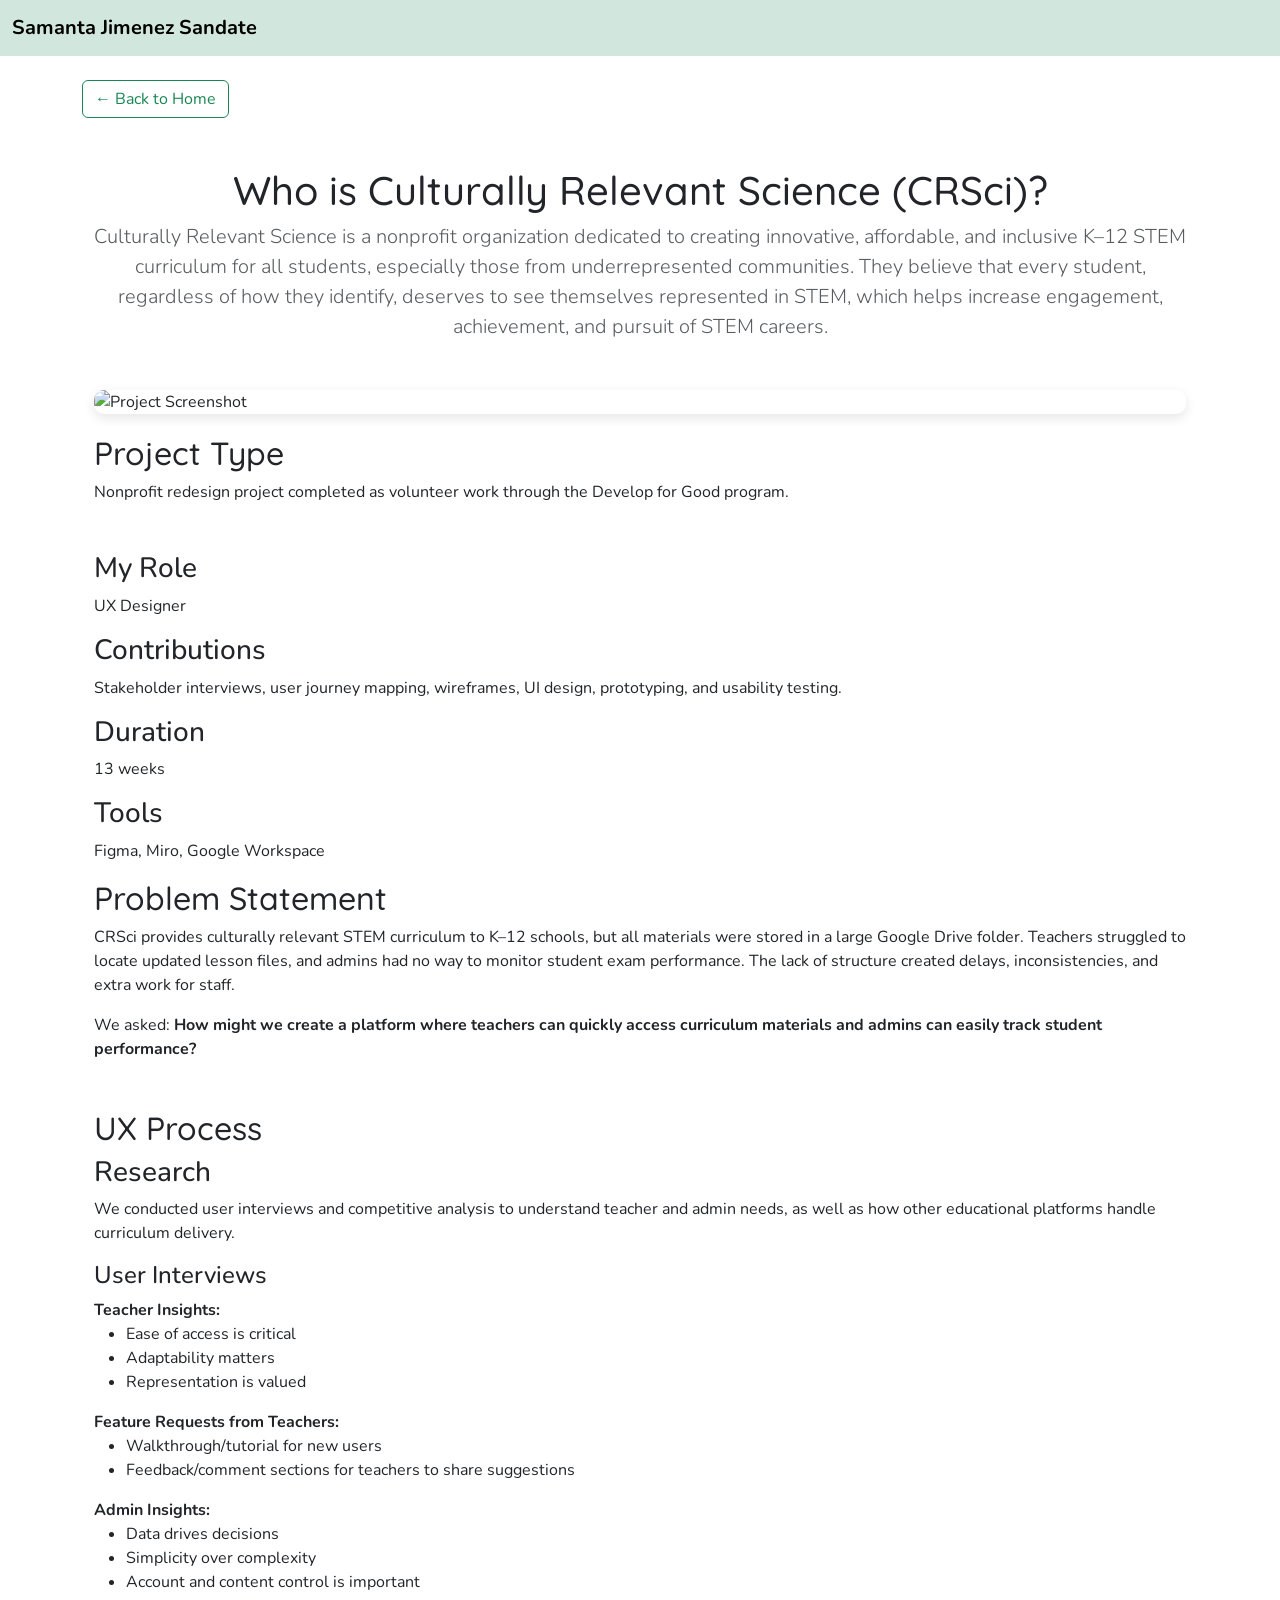
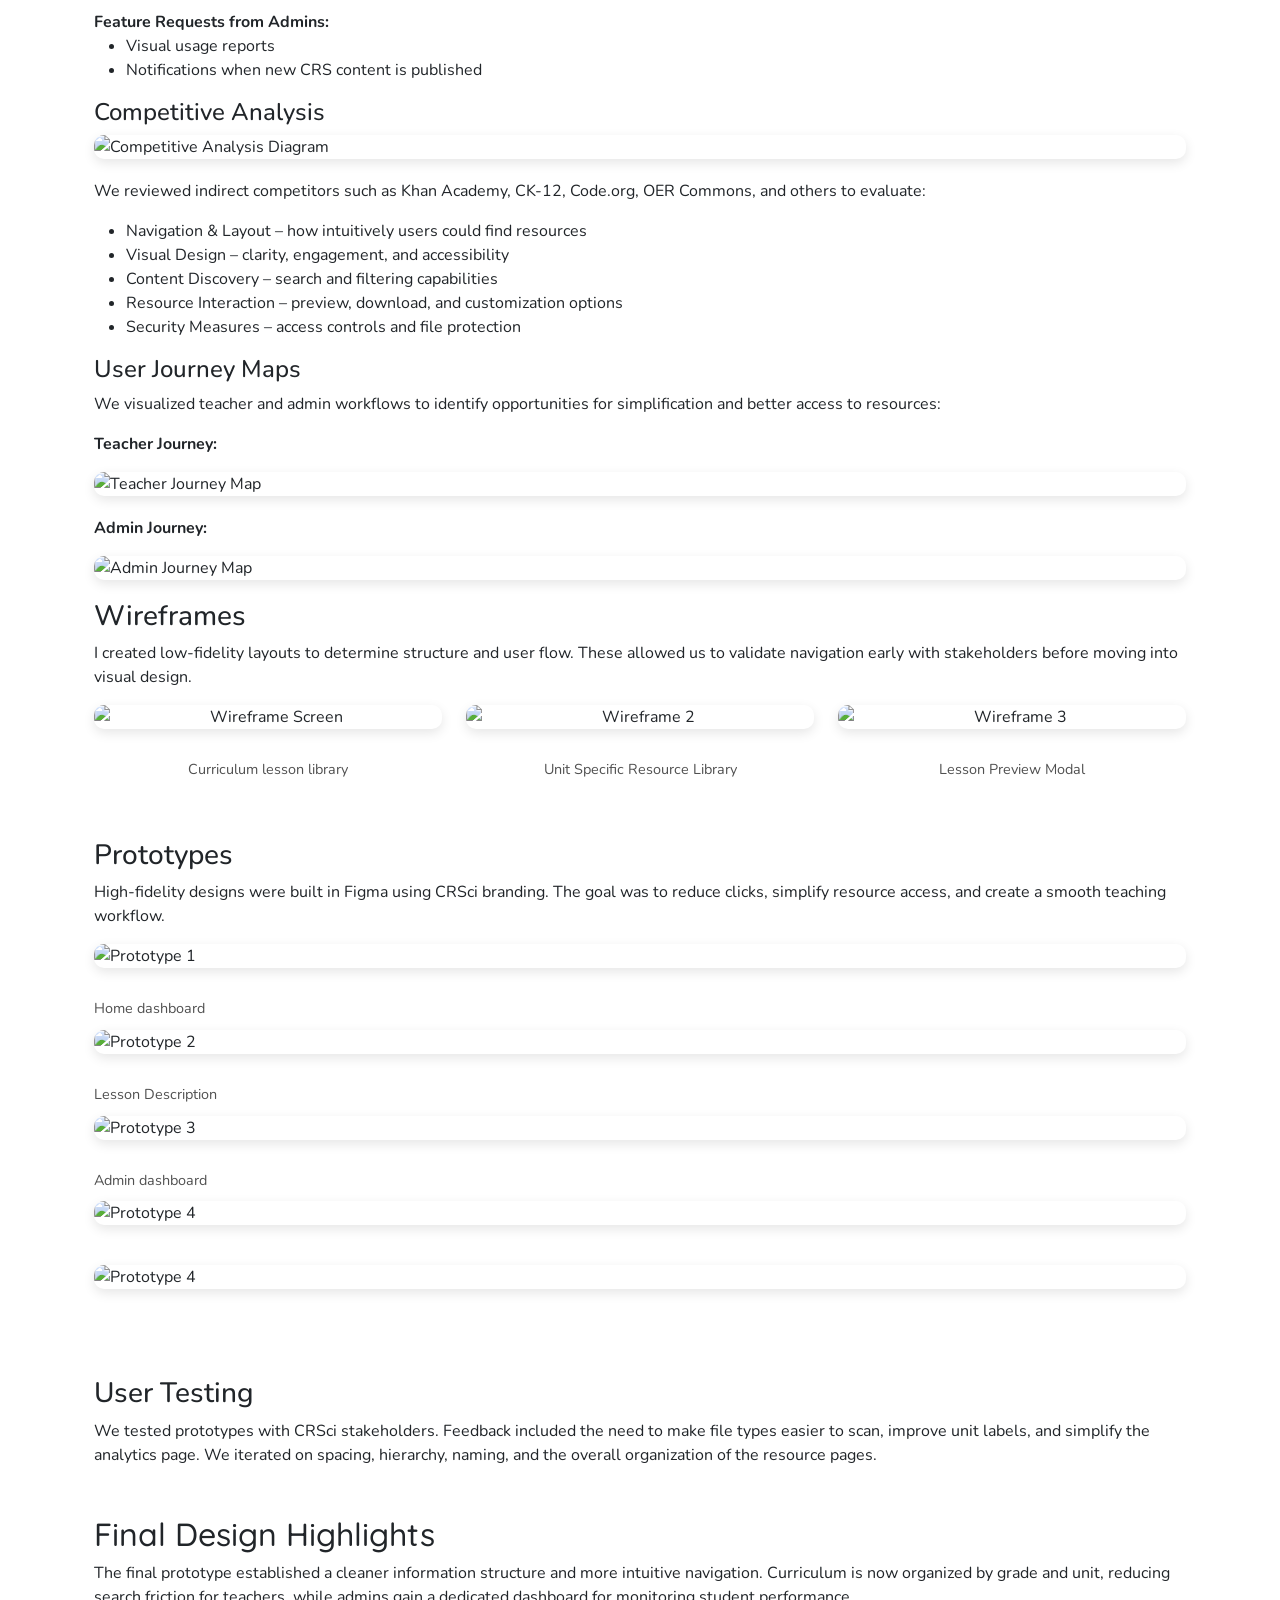
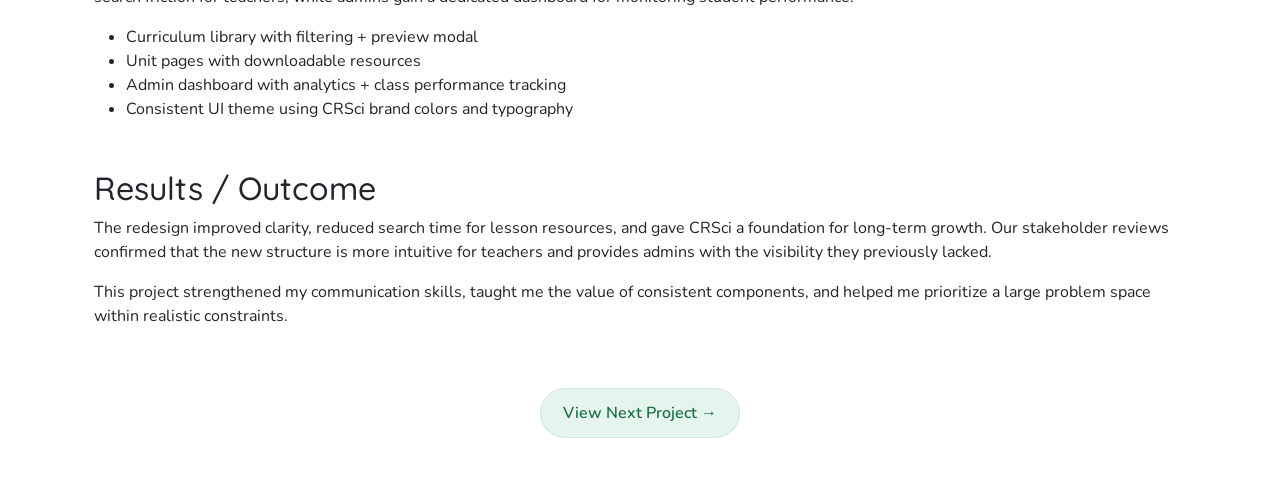
==== project1.html @ d8b39518 "Initial commit of portfolio site" ====
<!doctype html>
<html lang="en">
<head>
  <meta charset="utf-8">
  <meta name="viewport" content="width=device-width">
  <title>Website Redesign for A Digital Learning Hub | Samanta Jimenez Sandate</title>
  <link href="https://fonts.googleapis.com/css2?family=Nunito:wght@400;600&family=Quicksand:wght@600&display=swap" rel="stylesheet">
  <link rel="stylesheet" href="portfolio_style.css">
  <link href="https://cdn.jsdelivr.net/npm/bootstrap@5.3.3/dist/css/bootstrap.min.css" rel="stylesheet">
</head>

<body>
  
  <nav class="navbar navbar-expand-lg navbar-light bg-success-subtle">
    <div class="container-fluid">
      <a class="navbar-brand fw-bold" href="index.html">Samanta Jimenez Sandate</a>
    </div>
  </nav>

<!-- ========================= PROJECT NAVIGATION ========================= -->
 <div class="container mt-4">
      <a href="index.html" class="btn btn-outline-success">
        ← Back to Home
      </a>

  <main class="container my-5">

    <!-- ========================= HEADER ========================= -->
    <header class="text-center mb-5">
      <h1>Who is Culturally Relevant Science (CRSci)?</h1>
      <p class="lead text-muted">Culturally Relevant Science is a nonprofit organization dedicated to creating innovative, affordable, 
    and inclusive K–12 STEM curriculum for all students, especially those from underrepresented communities. 
    They believe that every student, regardless of how they identify, deserves to see themselves represented 
    in STEM, which helps increase engagement, achievement, and pursuit of STEM careers.
</p>
    </header>

    <!-- ========================= HERO IMAGE ========================= -->
    <!-- INSERT: main cover image or hero mockup -->
    <img src="https://static.wixstatic.com/media/8c5697_72417c344932466fa2e96bf26ddad16e~mv2.png/v1/fit/w_2500,h_1330,al_c/8c5697_72417c344932466fa2e96bf26ddad16e~mv2.png"
         alt="Project Screenshot"
         class="project-page-img">

    <!-- ========================= PROJECT DETAILS ========================= -->
    <section class="mb-5">
      <h2>Project Type</h2>
      <p>Nonprofit redesign project completed as volunteer work through the Develop for Good program.</p>
    </section>

    <section class="mb-3">
      <h3>My Role</h3>
      <p>UX Designer</p>

      <h3>Contributions</h3>
      <p>Stakeholder interviews, user journey mapping, wireframes, UI design, prototyping, and usability testing.</p>

      <h3>Duration</h3>
      <p>13 weeks</p>

      <h3>Tools</h3>
      <p>Figma, Miro, Google Workspace</p>
    </section>

    <!-- ========================= PROBLEM STATEMENT ========================= -->
    <section class="mb-5">
      <h2>Problem Statement</h2>
      <p>
        CRSci provides culturally relevant STEM curriculum to K–12 schools, but all materials were stored in a large
        Google Drive folder. Teachers struggled to locate updated lesson files, and admins had no way to monitor
        student exam performance. The lack of structure created delays, inconsistencies, and extra work for staff.
      </p>
      <p>
        We asked: <strong>How might we create a platform where teachers can quickly access curriculum materials and
        admins can easily track student performance?</strong>
      </p>
    </section>

    <!-- ========================= UX PROCESS ========================= -->
    <section class="mb-5">
      <h2>UX Process</h2>

      <!-- ========================= RESEARCH ========================= -->
      <section class="mb-3">
        <h3>Research</h3>
  <p>We conducted user interviews and competitive analysis to understand teacher and admin needs, as well as how other educational platforms handle curriculum delivery.</p>

  <h4>User Interviews</h4>
  <strong>Teacher Insights:</strong>
  <ul>
    <li>Ease of access is critical</li>
    <li>Adaptability matters</li>
    <li>Representation is valued</li>
  </ul>
  <strong>Feature Requests from Teachers:</strong>
  <ul>
    <li>Walkthrough/tutorial for new users</li>
    <li>Feedback/comment sections for teachers to share suggestions</li>
  </ul>

  <strong>Admin Insights:</strong>
  <ul>
    <li>Data drives decisions</li>
    <li>Simplicity over complexity</li>
    <li>Account and content control is important</li>
  </ul>
  <strong>Feature Requests from Admins:</strong>
  <ul>
    <li>Visual usage reports</li>
    <li>Notifications when new CRS content is published</li>
  </ul>

  <h4>Competitive Analysis</h4>
  <img src="https://i.ibb.co/PstQy2c1/Screenshot-2025-11-13-165447.png" alt="Competitive Analysis Diagram" class="project-page-img">
  <p>We reviewed indirect competitors such as Khan Academy, CK-12, Code.org, OER Commons, and others to evaluate:</p>
  <ul>
    <li>Navigation & Layout – how intuitively users could find resources</li>
    <li>Visual Design – clarity, engagement, and accessibility</li>
    <li>Content Discovery – search and filtering capabilities</li>
    <li>Resource Interaction – preview, download, and customization options</li>
    <li>Security Measures – access controls and file protection</li>
  </ul>

<h4>User Journey Maps</h4>
  <p>We visualized teacher and admin workflows to identify opportunities for simplification and better access to resources:</p>

  <p><strong>Teacher Journey:</strong></p>
  <img src="https://i.ibb.co/qLZCp0S2/teach-joruneeeyyyy.png" alt="Teacher Journey Map" class="project-page-img">
  
  <p><strong>Admin Journey:</strong></p>
  <img src="https://i.ibb.co/KzyjKMzV/teacher-joruney.png" alt="Admin Journey Map" class="project-page-img">

      </section>
<!-- ========================= WIREFRAMES ========================= -->
<section class="mb-5">
  <h3>Wireframes</h3>
  <p>
    I created low-fidelity layouts to determine structure and user flow. These allowed us to validate navigation
    early with stakeholders before moving into visual design.
  </p>

  <div class="row g-4 text-center">
    
    <div class="col-12 col-sm-6 col-lg-4">
      <img src="https://i.ibb.co/Y73xHS1T/Screenshot-2025-12-25-192912.png" alt="Wireframe Screen" class="project-page-img">
      <p class="caption">Curriculum lesson library</p>
    </div>

    <div class="col-12 col-sm-6 col-lg-4">
      <img src="https://i.ibb.co/219gDt2J/Screenshot-2025-12-25-194026.png" alt="Wireframe 2" class="project-page-img">
      <p class="caption">Unit Specific Resource Library</p>
    </div>

    <div class="col-12 col-sm-6 col-lg-4">
      <img src="https://i.ibb.co/kgbfxhrw/Screenshot-2025-12-25-194311.png" alt="Wireframe 3" class="project-page-img">
      <p class="caption">Lesson Preview Modal</p>
    </div>

  </div>
</section>

<!-- ========================= PROTOTYPES ========================= -->
<section class="mb-5">
  <h3>Prototypes</h3>
  <p>
    High-fidelity designs were built in Figma using CRSci branding. The goal was to reduce clicks, simplify resource
    access, and create a smooth teaching workflow.
  </p>

  <div class="full-screen-img">
    <img src="https://i.ibb.co/nMDsfRWM/prototype-1.png" alt="Prototype 1" class="project-page-img">
    <p class="caption">Home dashboard</p>
  </div>

  <div class="full-screen-img">
    <img src="https://i.ibb.co/svfrSdkh/proto5.png" alt="Prototype 2" class="project-page-img">
    <p class="caption">Lesson Description</p>
  </div>

  <div class="full-screen-img">
    <img src="https://i.ibb.co/JW6GWcdP/proto4.png" alt="Prototype 3" class="project-page-img">
    <p class="caption">Admin dashboard</p>
  </div>

  <div class="full-screen-img">
    <img src="https://i.ibb.co/ymCjFghM/proto3.png" alt="Prototype 4" class="project-page-img">
    <p class="caption"></p>

 <div class="full-screen-img">
    <img src="https://i.ibb.co/nMDsfRWM/prototype-1.png" alt="Prototype 4" class="project-page-img">
    <p class="caption"></p>

  </div>
</section>


      <!-- ========================= USER TESTING ========================= -->
      <div class="mb-3">
        <h3>User Testing</h3>
        <p>
          We tested prototypes with CRSci stakeholders. Feedback included the need to make file types easier to scan,
          improve unit labels, and simplify the analytics page. We iterated on spacing, hierarchy, naming, and the
          overall organization of the resource pages.
        </p>

        <!-- INSERT: usability testing notes, testing session screenshots (blur sensitive info) -->
        <!-- <img src="URL" alt="User Testing" class="project-page-img"> -->
      </div>
    </section>

    <!-- ========================= FINAL DESIGN ========================= -->
    <section class="mb-5">
  <h2>Final Design Highlights</h2>
  <p>
    The final prototype established a cleaner information structure and more intuitive navigation. Curriculum 
    is now organized by grade and unit, reducing search friction for teachers, while admins gain a dedicated 
    dashboard for monitoring student performance.
  </p>

  <ul>
    <li>Curriculum library with filtering + preview modal</li>
    <li>Unit pages with downloadable resources</li>
    <li>Admin dashboard with analytics + class performance tracking</li>
    <li>Consistent UI theme using CRSci brand colors and typography</li>
  </ul>
</section>


    <!-- ========================= OUTCOME ========================= -->
    <section class="mb-5">
      <h2>Results / Outcome</h2>
      <p>
        The redesign improved clarity, reduced search time for lesson resources, and gave CRSci a foundation for
        long-term growth. Our stakeholder reviews confirmed that the new structure is more intuitive for teachers and
        provides admins with the visibility they previously lacked.
      </p>
      <p>
        This project strengthened my communication skills, taught me the value of consistent components, and helped me
        prioritize a large problem space within realistic constraints.
      </p>

      <!-- INSERT: outcome stats, feedback quotes, impact summary graphic -->
      <!-- <img src="URL" alt="Outcome Metrics" class="project-page-img"> -->
    </section>

<!-- ========================= NEXT PROJECT BUTTON ========================= -->
<div class="next-project-wrapper">
  <a href="project2.html" class="next-project-btn">
    View Next Project →
  </a>
</div>


  </main>
</body>
</html>
---- portfolio_style.css ----
/* General styling */
body {
  font-family: 'Nunito', sans-serif;
  background-color: #f9faf8;
  color: #333;
  margin: 0;
}

/* Headings */
h1, h2 {
  color: #1d3a29;
  font-family: 'Quicksand', sans-serif;
}

h1 {
  font-size: 2.8rem;
}


/* --------------------------------- */
/* HOME SECTION                      */
/* --------------------------------- */
#home {
  margin-top: 80px;
}

.profile-img {
  width: 220px;
  height: 220px;
  object-fit: cover;
  border-radius: 50%;
  border: 4px solid darkseagreen;
}

/* --------------------------------- */
/* SKILLS SECTION                    */
/* --------------------------------- */
#skills {
  background-color: #f0f5f1;
  padding: 60px 0;
}

.badge {
  font-size: 1rem;
  padding: 10px 15px;
}

.icon-container {
  position: relative;
  display: inline-block;
}

.icon-container img {
  transition: transform 0.3s ease;
}

.icon-container:hover img {
  transform: scale(1.1);
}

.hover-text {
  position: absolute;
  bottom: -30px;
  left: 50%;
  transform: translateX(-50%);
  background-color: rgba(0, 0, 0, 0.75);
  color: #fff;
  padding: 3px 8px;
  border-radius: 6px;
  font-size: 12px;
  opacity: 0;
  transition: opacity 0.3s;
  pointer-events: none;
  white-space: nowrap;
}

.icon-container:hover .hover-text {
  opacity: 1;
}

.badge {
  font-size: 1rem;
  padding: 10px 15px;
}

/* --------------------------------- */
/* RESUME SECTION                    */
/* --------------------------------- */
#resume img {
  max-width: 70%;
  height: auto;
  border: 2px solid rgb(248, 163, 241);
}

.btn-success {
  background-color: darkseagreen;
  border: none;
}

.btn-success:hover {
  background-color: darkgreen;
}

/* --------------------------------- */
/* PROJECTS SECTION                  */
/* --------------------------------- */
#projects {
  background-color: #f9faf8;
  padding: 60px 0;
}

.project-card {
  transition: transform 0.3s ease, box-shadow 0.3s ease;
}

.project-card:hover {
  transform: scale(1.05);
  box-shadow: 0 4px 12px #99dfbe;
}

.project-card img {
  height:200px;
  object-fit:cover;
}

.card {
  display: flex;
  flex-direction:column;
  height:100%;
}

.card-body {
  flex-grow: 1;
  padding:20px;
}

/* ========================= */
/* NEXT PROJECT BUTTON       */
/* ========================= */

.next-project-wrapper {
  text-align: center;
  margin: 60px 0 20px;
}

.next-project-btn {
  background-color: #e6f4ee;
  color: #1f6f4a;
  border: 1px solid #cfe7dc;
  font-weight: 600;
  padding: 12px 22px;
  border-radius: 999px;
  text-decoration: none;
  display: inline-block;
  transition: all 0.25s ease;
}

.next-project-btn:hover {
  background-color: #d9efe5;
  color: #145c38;
  transform: translateY(-2px);
}

/* ========================= */
/* PROJECT PAGE NAV BUTTONS  */
/* ========================= */

.project-nav {
  margin: 60px 0 20px;
}

.project-nav-row {
  display: flex;
  justify-content: space-between;
  gap: 16px;
  flex-wrap: wrap;
}

.project-nav-row a {
  flex: 1;
  text-align: center;
  min-width: 220px;
}


/* --------------------------------- */
/* CONTACT FORM                      */
/* --------------------------------- */
#contact form {
  background-color: #f0f5f1;
  padding: 30px;
  border-radius: 10px;
}

#contact button {
  background-color: darkseagreen;
  border: none;
}

#contact button:hover {
  background-color: darkgreen;
}

/* --------------------------------- */
/* FOOTER                            */
/* --------------------------------- */
footer {
  background-color: darkseagreen;
  color: black;
}

footer a {
  color: black;
  font-weight: 600;
  text-decoration: underline;
}

footer a:hover {
  color: darkgreen;
}

footer .icon-container {
  display: inline-block;
  margin: 0 10px;
}

body {
  font-family: 'Nunito', sans-serif !important;
}

/* Project walkthrough images */
.project-page-img {
  max-width: 100%;   /* Makes sure it never exceeds container width */
  height: auto;      /* Keeps aspect ratio */
  display: block;    /* Removes any inline spacing issues */
  margin: 0 auto 20px auto; /* Centers the image and adds space below */
  border-radius: 10px; /* Optional: rounded corners for style */
  box-shadow: 0 4px 12px rgba(0,0,0,0.1); /* Optional: subtle shadow */
}

/* Portfolio Card Aesthetic — Behance style */
.portfolio-card {
  background: #fff;
  border-radius: 12px;
  padding: 15px;
  box-shadow: 0 4px 12px rgba(0,0,0,0.08);
  transition: transform 0.25s;
}

.portfolio-card:hover {
  transform: translateY(-4px);
}

.project-img {
  width: 100%;
  border-radius: 10px;
  cursor: zoom-in;
  transition: 0.2s;
}

.caption {
  font-size: 0.85rem;
  color: #6c757d;
  margin-top: 8px;
}

/* Lightbox / Zoom modal */
#imgModal {
  display: none;
  position: fixed;
  z-index: 2000;
  padding-top: 60px;
  left: 0; top: 0;
  width: 100%; height: 100%;
  background: rgba(0,0,0,0.85);
}

#modalContent {
  margin: auto;
  display: block;
  max-width: 90%;
  border-radius: 10px;
}

#imgModal span {
  position: absolute;
  top: 20px;
  right: 40px;
  font-size: 35px;
  color: #fff;
  cursor: pointer;
}

/* Make wireframe + prototype images fill the card fully */
.portfolio-card {
  padding: 0; /* Removes inner padding so image touches edges */
  border-radius: 12px;
  overflow: hidden; /* Prevents image from spilling outside */
  background: #fff;
}

.project-img {
  width: 100%;
  height: 250px;   /* Controls uniform height */
  object-fit: cover; /* Crops to fill the box visually */
  display: block;
}

/* Caption sits below nicely */
.caption {
  padding: 10px 0;
  margin: 0;
  font-size: 0.9rem;
  color: #505050;
  background: #fff;
}

/* Optional hover effect – more premium feel */
.portfolio-card:hover .project-img {
  transform: scale(1.03);
  transition: 0.3s ease;
}

.back-link {
  display: inline-block;
  font-size: 0.95rem;
  font-weight: 500;
  color: #131e19; /* soft Bootstrap success green */
  text-decoration: none;
  padding: 8px 0;
  transition: color 0.2s ease, transform 0.2s ease;
}

.back-link:hover {
  color: #145c38;
  transform: translateX(-3px); /* subtle motion */
  text-decoration: none;
}

/* Soft green button */
.soft-green-btn {
  background-color: #e6f4ee;   /* very soft green */
  color: #1f6f4a;              /* muted green text */
  border: 1px solid #cfe7dc;
  font-weight: 500;
  padding: 10px 10px;
  border-radius: 999px;        /* pill shape */
  transition: background-color 0.2s ease, transform 0.2s ease;
}

.soft-green-btn:hover {
  background-color: #d9efe5;
  color: #5dc18f;
  transform: translateY(-1px);
}

.footer-social {
  display: flex;
  justify-content: center;
  align-items: center;
  padding: 24px 0;
}

.linkedin-link {
  display: flex;
  align-items: center;
  gap: 12px;
  text-decoration: none;
  transition: transform 0.15s ease, opacity 0.15s ease;
}

.linkedin-link:hover {
  transform: translateY(-2px);
  opacity: 0.85;
}

.linkedin-text {
  font-size: 0.95rem;
}
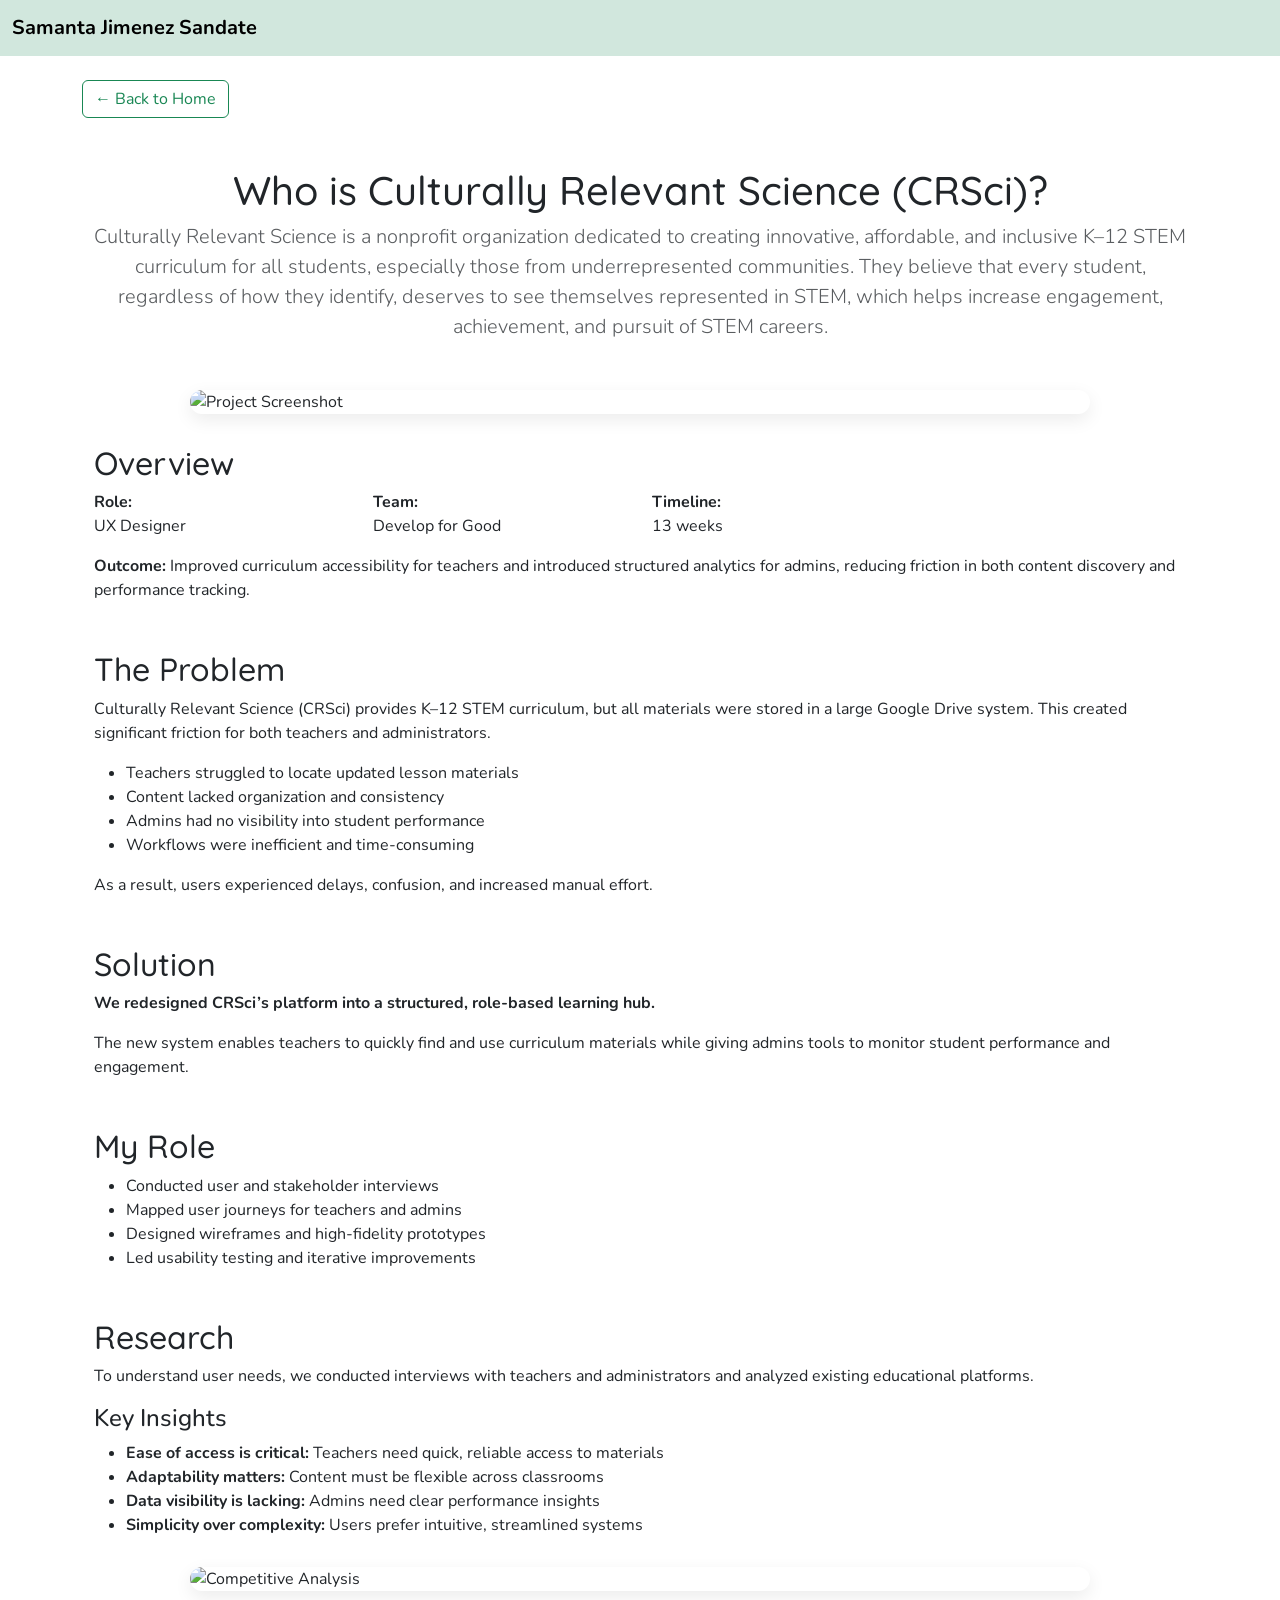
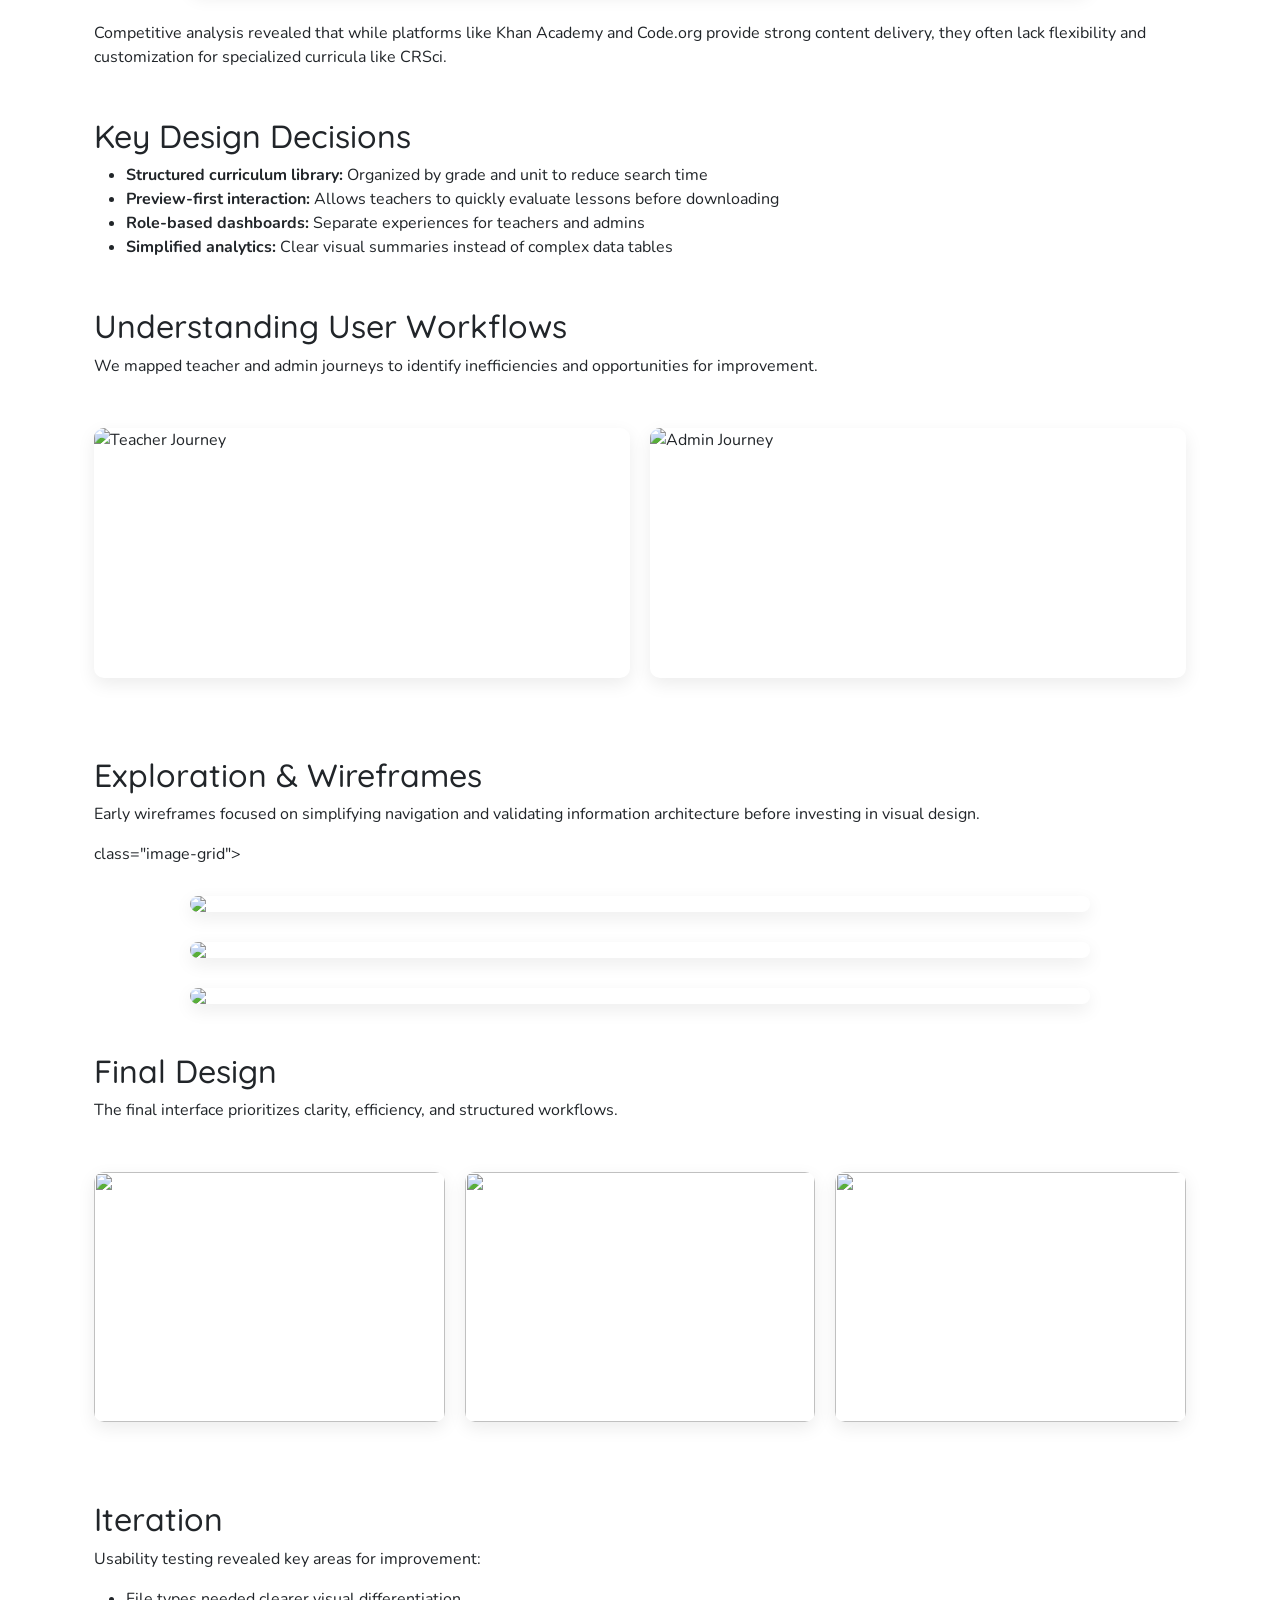
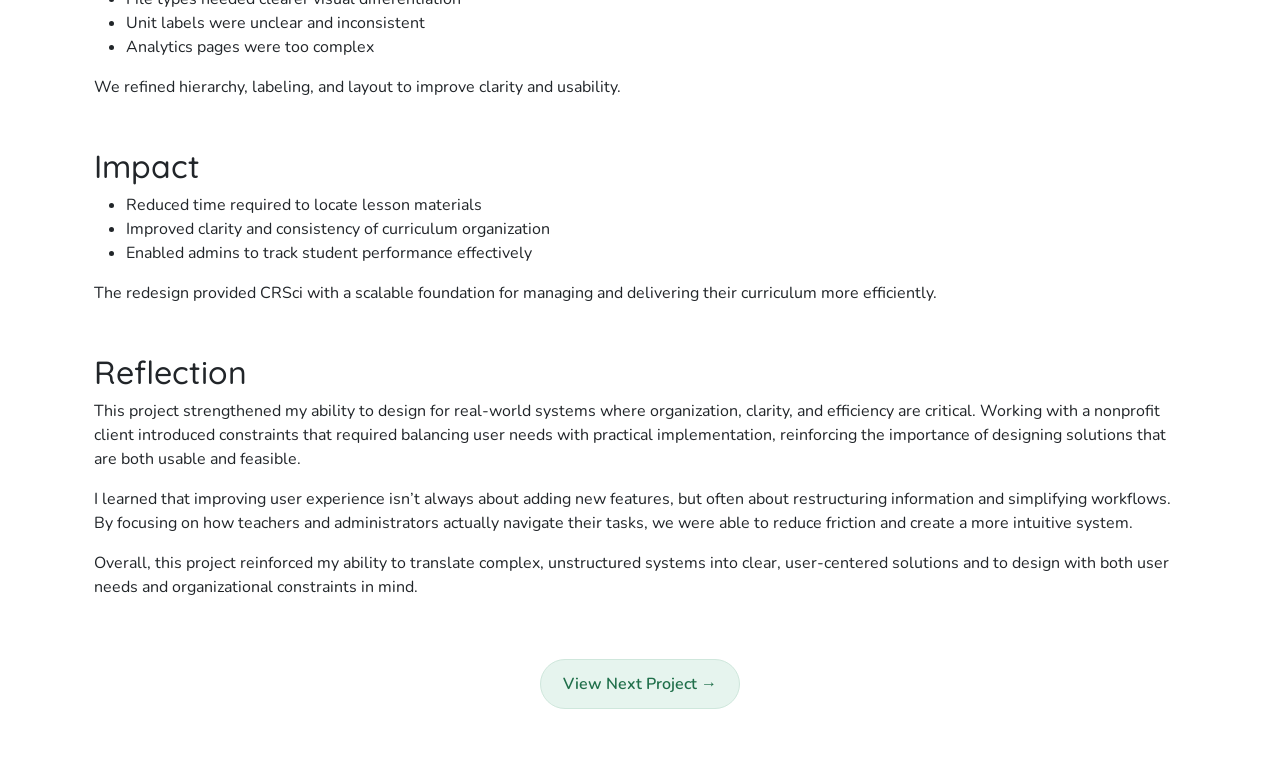
==== commit 3a032640: "yes" ====
--- a/project1.html
+++ b/project1.html
@@ -41,206 +41,220 @@
          alt="Project Screenshot"
          class="project-page-img">
 
-    <!-- ========================= PROJECT DETAILS ========================= -->
-    <section class="mb-5">
-      <h2>Project Type</h2>
-      <p>Nonprofit redesign project completed as volunteer work through the Develop for Good program.</p>
-    </section>
-
-    <section class="mb-3">
-      <h3>My Role</h3>
-      <p>UX Designer</p>
-
-      <h3>Contributions</h3>
-      <p>Stakeholder interviews, user journey mapping, wireframes, UI design, prototyping, and usability testing.</p>
-
-      <h3>Duration</h3>
-      <p>13 weeks</p>
-
-      <h3>Tools</h3>
-      <p>Figma, Miro, Google Workspace</p>
-    </section>
-
-    <!-- ========================= PROBLEM STATEMENT ========================= -->
-    <section class="mb-5">
-      <h2>Problem Statement</h2>
-      <p>
-        CRSci provides culturally relevant STEM curriculum to K–12 schools, but all materials were stored in a large
-        Google Drive folder. Teachers struggled to locate updated lesson files, and admins had no way to monitor
-        student exam performance. The lack of structure created delays, inconsistencies, and extra work for staff.
-      </p>
-      <p>
-        We asked: <strong>How might we create a platform where teachers can quickly access curriculum materials and
-        admins can easily track student performance?</strong>
-      </p>
-    </section>
-
-    <!-- ========================= UX PROCESS ========================= -->
-    <section class="mb-5">
-      <h2>UX Process</h2>
-
-      <!-- ========================= RESEARCH ========================= -->
-      <section class="mb-3">
-        <h3>Research</h3>
-  <p>We conducted user interviews and competitive analysis to understand teacher and admin needs, as well as how other educational platforms handle curriculum delivery.</p>
-
-  <h4>User Interviews</h4>
-  <strong>Teacher Insights:</strong>
-  <ul>
-    <li>Ease of access is critical</li>
-    <li>Adaptability matters</li>
-    <li>Representation is valued</li>
-  </ul>
-  <strong>Feature Requests from Teachers:</strong>
-  <ul>
-    <li>Walkthrough/tutorial for new users</li>
-    <li>Feedback/comment sections for teachers to share suggestions</li>
-  </ul>
-
-  <strong>Admin Insights:</strong>
-  <ul>
-    <li>Data drives decisions</li>
-    <li>Simplicity over complexity</li>
-    <li>Account and content control is important</li>
-  </ul>
-  <strong>Feature Requests from Admins:</strong>
-  <ul>
-    <li>Visual usage reports</li>
-    <li>Notifications when new CRS content is published</li>
-  </ul>
-
-  <h4>Competitive Analysis</h4>
-  <img src="https://i.ibb.co/PstQy2c1/Screenshot-2025-11-13-165447.png" alt="Competitive Analysis Diagram" class="project-page-img">
-  <p>We reviewed indirect competitors such as Khan Academy, CK-12, Code.org, OER Commons, and others to evaluate:</p>
-  <ul>
-    <li>Navigation & Layout – how intuitively users could find resources</li>
-    <li>Visual Design – clarity, engagement, and accessibility</li>
-    <li>Content Discovery – search and filtering capabilities</li>
-    <li>Resource Interaction – preview, download, and customization options</li>
-    <li>Security Measures – access controls and file protection</li>
-  </ul>
-
-<h4>User Journey Maps</h4>
-  <p>We visualized teacher and admin workflows to identify opportunities for simplification and better access to resources:</p>
-
-  <p><strong>Teacher Journey:</strong></p>
-  <img src="https://i.ibb.co/qLZCp0S2/teach-joruneeeyyyy.png" alt="Teacher Journey Map" class="project-page-img">
-  
-  <p><strong>Admin Journey:</strong></p>
-  <img src="https://i.ibb.co/KzyjKMzV/teacher-joruney.png" alt="Admin Journey Map" class="project-page-img">
-
-      </section>
+    <!-- ========================= OVERVIEW ========================= -->
+<section class="mb-5">
+  <h2>Overview</h2>
+  <div class="row">
+    <div class="col-md-3"><strong>Role:</strong><br>UX Designer</div>
+    <div class="col-md-3"><strong>Team:</strong><br>Develop for Good</div>
+    <div class="col-md-3"><strong>Timeline:</strong><br>13 weeks</div>
+  </div>
+
+  <p class="mt-3">
+    <strong>Outcome:</strong> Improved curriculum accessibility for teachers and introduced 
+    structured analytics for admins, reducing friction in both content discovery and performance tracking.
+  </p>
+</section>
+
+
+<!-- ========================= PROBLEM ========================= -->
+<section class="mb-5">
+  <h2>The Problem</h2>
+
+  <p>
+    Culturally Relevant Science (CRSci) provides K–12 STEM curriculum, but all materials were stored 
+    in a large Google Drive system. This created significant friction for both teachers and administrators.
+  </p>
+
+  <ul>
+    <li>Teachers struggled to locate updated lesson materials</li>
+    <li>Content lacked organization and consistency</li>
+    <li>Admins had no visibility into student performance</li>
+    <li>Workflows were inefficient and time-consuming</li>
+  </ul>
+
+  <p>
+    As a result, users experienced delays, confusion, and increased manual effort.
+  </p>
+</section>
+
+
+<!-- ========================= SOLUTION ========================= -->
+<section class="mb-5">
+  <h2>Solution</h2>
+
+  <p><strong>We redesigned CRSci’s platform into a structured, role-based learning hub.</strong></p>
+
+  <p>
+    The new system enables teachers to quickly find and use curriculum materials while giving admins 
+    tools to monitor student performance and engagement.
+  </p>
+</section>
+
+
+<!-- ========================= MY ROLE ========================= -->
+<section class="mb-5">
+  <h2>My Role</h2>
+  <ul>
+    <li>Conducted user and stakeholder interviews</li>
+    <li>Mapped user journeys for teachers and admins</li>
+    <li>Designed wireframes and high-fidelity prototypes</li>
+    <li>Led usability testing and iterative improvements</li>
+  </ul>
+</section>
+
+
+<!-- ========================= RESEARCH ========================= -->
+<section class="mb-5">
+  <h2>Research</h2>
+
+  <p>
+    To understand user needs, we conducted interviews with teachers and administrators 
+    and analyzed existing educational platforms.
+  </p>
+
+  <h4>Key Insights</h4>
+  <ul>
+    <li><strong>Ease of access is critical:</strong> Teachers need quick, reliable access to materials</li>
+    <li><strong>Adaptability matters:</strong> Content must be flexible across classrooms</li>
+    <li><strong>Data visibility is lacking:</strong> Admins need clear performance insights</li>
+    <li><strong>Simplicity over complexity:</strong> Users prefer intuitive, streamlined systems</li>
+  </ul>
+
+  <img src="https://i.ibb.co/PstQy2c1/Screenshot-2025-11-13-165447.png"
+       alt="Competitive Analysis"
+       class="project-page-img">
+
+  <p>
+    Competitive analysis revealed that while platforms like Khan Academy and Code.org 
+    provide strong content delivery, they often lack flexibility and customization 
+    for specialized curricula like CRSci.
+  </p>
+</section>
+
+
+<!-- ========================= DESIGN DECISIONS ========================= -->
+<section class="mb-5">
+  <h2>Key Design Decisions</h2>
+
+  <ul>
+    <li><strong>Structured curriculum library:</strong> Organized by grade and unit to reduce search time</li>
+    <li><strong>Preview-first interaction:</strong> Allows teachers to quickly evaluate lessons before downloading</li>
+    <li><strong>Role-based dashboards:</strong> Separate experiences for teachers and admins</li>
+    <li><strong>Simplified analytics:</strong> Clear visual summaries instead of complex data tables</li>
+  </ul>
+</section>
+
+
+<!-- ========================= USER JOURNEYS ========================= -->
+<section class="mb-5">
+  <h2>Understanding User Workflows</h2>
+
+  <p>
+    We mapped teacher and admin journeys to identify inefficiencies and opportunities for improvement.
+  </p>
+
+  <div class="image-grid">
+
+  <img src="https://i.ibb.co/qLZCp0S2/teach-joruneeeyyyy.png"
+       alt="Teacher Journey"
+       class="project-page-img">
+
+  <img src="https://i.ibb.co/KzyjKMzV/teacher-joruney.png"
+       alt="Admin Journey"
+       class="project-page-img">
+  </div>
+</section>
+
+
 <!-- ========================= WIREFRAMES ========================= -->
 <section class="mb-5">
-  <h3>Wireframes</h3>
-  <p>
-    I created low-fidelity layouts to determine structure and user flow. These allowed us to validate navigation
-    early with stakeholders before moving into visual design.
-  </p>
-
-  <div class="row g-4 text-center">
-    
-    <div class="col-12 col-sm-6 col-lg-4">
-      <img src="https://i.ibb.co/Y73xHS1T/Screenshot-2025-12-25-192912.png" alt="Wireframe Screen" class="project-page-img">
-      <p class="caption">Curriculum lesson library</p>
-    </div>
-
-    <div class="col-12 col-sm-6 col-lg-4">
-      <img src="https://i.ibb.co/219gDt2J/Screenshot-2025-12-25-194026.png" alt="Wireframe 2" class="project-page-img">
-      <p class="caption">Unit Specific Resource Library</p>
-    </div>
-
-    <div class="col-12 col-sm-6 col-lg-4">
-      <img src="https://i.ibb.co/kgbfxhrw/Screenshot-2025-12-25-194311.png" alt="Wireframe 3" class="project-page-img">
-      <p class="caption">Lesson Preview Modal</p>
-    </div>
-
-  </div>
-</section>
-
-<!-- ========================= PROTOTYPES ========================= -->
-<section class="mb-5">
-  <h3>Prototypes</h3>
-  <p>
-    High-fidelity designs were built in Figma using CRSci branding. The goal was to reduce clicks, simplify resource
-    access, and create a smooth teaching workflow.
-  </p>
-
-  <div class="full-screen-img">
-    <img src="https://i.ibb.co/nMDsfRWM/prototype-1.png" alt="Prototype 1" class="project-page-img">
-    <p class="caption">Home dashboard</p>
-  </div>
-
-  <div class="full-screen-img">
-    <img src="https://i.ibb.co/svfrSdkh/proto5.png" alt="Prototype 2" class="project-page-img">
-    <p class="caption">Lesson Description</p>
-  </div>
-
-  <div class="full-screen-img">
-    <img src="https://i.ibb.co/JW6GWcdP/proto4.png" alt="Prototype 3" class="project-page-img">
-    <p class="caption">Admin dashboard</p>
-  </div>
-
-  <div class="full-screen-img">
-    <img src="https://i.ibb.co/ymCjFghM/proto3.png" alt="Prototype 4" class="project-page-img">
-    <p class="caption"></p>
-
- <div class="full-screen-img">
-    <img src="https://i.ibb.co/nMDsfRWM/prototype-1.png" alt="Prototype 4" class="project-page-img">
-    <p class="caption"></p>
-
-  </div>
-</section>
-
-
-      <!-- ========================= USER TESTING ========================= -->
-      <div class="mb-3">
-        <h3>User Testing</h3>
-        <p>
-          We tested prototypes with CRSci stakeholders. Feedback included the need to make file types easier to scan,
-          improve unit labels, and simplify the analytics page. We iterated on spacing, hierarchy, naming, and the
-          overall organization of the resource pages.
-        </p>
-
-        <!-- INSERT: usability testing notes, testing session screenshots (blur sensitive info) -->
-        <!-- <img src="URL" alt="User Testing" class="project-page-img"> -->
-      </div>
-    </section>
-
-    <!-- ========================= FINAL DESIGN ========================= -->
-    <section class="mb-5">
-  <h2>Final Design Highlights</h2>
-  <p>
-    The final prototype established a cleaner information structure and more intuitive navigation. Curriculum 
-    is now organized by grade and unit, reducing search friction for teachers, while admins gain a dedicated 
-    dashboard for monitoring student performance.
-  </p>
-
-  <ul>
-    <li>Curriculum library with filtering + preview modal</li>
-    <li>Unit pages with downloadable resources</li>
-    <li>Admin dashboard with analytics + class performance tracking</li>
-    <li>Consistent UI theme using CRSci brand colors and typography</li>
-  </ul>
-</section>
-
-
-    <!-- ========================= OUTCOME ========================= -->
-    <section class="mb-5">
-      <h2>Results / Outcome</h2>
-      <p>
-        The redesign improved clarity, reduced search time for lesson resources, and gave CRSci a foundation for
-        long-term growth. Our stakeholder reviews confirmed that the new structure is more intuitive for teachers and
-        provides admins with the visibility they previously lacked.
-      </p>
-      <p>
-        This project strengthened my communication skills, taught me the value of consistent components, and helped me
-        prioritize a large problem space within realistic constraints.
-      </p>
-
-      <!-- INSERT: outcome stats, feedback quotes, impact summary graphic -->
-      <!-- <img src="URL" alt="Outcome Metrics" class="project-page-img"> -->
-    </section>
+  <h2>Exploration & Wireframes</h2>
+
+  <p>
+    Early wireframes focused on simplifying navigation and validating information architecture 
+    before investing in visual design.
+  </p>
+<div> class="image-grid">
+  <img src="https://i.ibb.co/Y73xHS1T/Screenshot-2025-12-25-192912.png" class="project-page-img">
+  <img src="https://i.ibb.co/219gDt2J/Screenshot-2025-12-25-194026.png" class="project-page-img">
+  <img src="https://i.ibb.co/kgbfxhrw/Screenshot-2025-12-25-194311.png" class="project-page-img">
+  </div>
+</section>
+
+
+<!-- ========================= PROTOTYPE ========================= -->
+<section class="mb-5">
+  <h2>Final Design</h2>
+
+  <p>
+    The final interface prioritizes clarity, efficiency, and structured workflows.
+  </p>
+<div class="image-grid">
+  <img src="https://i.ibb.co/nMDsfRWM/prototype-1.png" class="project-page-img">
+  <img src="https://i.ibb.co/svfrSdkh/proto5.png" class="project-page-img">
+  <img src="https://i.ibb.co/JW6GWcdP/proto4.png" class="project-page-img">
+  </div>
+</section>
+
+
+<!-- ========================= ITERATION ========================= -->
+<section class="mb-5">
+  <h2>Iteration</h2>
+
+  <p>
+    Usability testing revealed key areas for improvement:
+  </p>
+
+  <ul>
+    <li>File types needed clearer visual differentiation</li>
+    <li>Unit labels were unclear and inconsistent</li>
+    <li>Analytics pages were too complex</li>
+  </ul>
+
+  <p>
+    We refined hierarchy, labeling, and layout to improve clarity and usability.
+  </p>
+</section>
+
+
+<!-- ========================= OUTCOME ========================= -->
+<section class="mb-5">
+  <h2>Impact</h2>
+
+  <ul>
+    <li>Reduced time required to locate lesson materials</li>
+    <li>Improved clarity and consistency of curriculum organization</li>
+    <li>Enabled admins to track student performance effectively</li>
+  </ul>
+
+  <p>
+    The redesign provided CRSci with a scalable foundation for managing and delivering 
+    their curriculum more efficiently.
+  </p>
+</section>
+
+<!-- ========================= REFLECTION ========================= -->
+<section class="mb-5">
+  <h2>Reflection</h2>
+
+  <p>
+    This project strengthened my ability to design for real-world systems where organization, clarity, and efficiency are critical. 
+    Working with a nonprofit client introduced constraints that required balancing user needs with practical implementation, 
+    reinforcing the importance of designing solutions that are both usable and feasible.
+  </p>
+
+  <p>
+    I learned that improving user experience isn’t always about adding new features, but often about restructuring information 
+    and simplifying workflows. By focusing on how teachers and administrators actually navigate their tasks, we were able to 
+    reduce friction and create a more intuitive system.
+  </p>
+
+  <p>
+    Overall, this project reinforced my ability to translate complex, unstructured systems into clear, user-centered solutions 
+    and to design with both user needs and organizational constraints in mind.
+  </p>
+</section>
 
 <!-- ========================= NEXT PROJECT BUTTON ========================= -->
 <div class="next-project-wrapper">
--- a/portfolio_style.css
+++ b/portfolio_style.css
@@ -230,12 +230,13 @@
 
 /* Project walkthrough images */
 .project-page-img {
-  max-width: 100%;   /* Makes sure it never exceeds container width */
-  height: auto;      /* Keeps aspect ratio */
-  display: block;    /* Removes any inline spacing issues */
-  margin: 0 auto 20px auto; /* Centers the image and adds space below */
-  border-radius: 10px; /* Optional: rounded corners for style */
-  box-shadow: 0 4px 12px rgba(0,0,0,0.1); /* Optional: subtle shadow */
+  width: 100%;
+  max-width: 900px;      /* prevents HUGE images */
+  height: auto;
+  display: block;
+  margin: 30px auto;     /* more breathing room */
+  border-radius: 12px;
+  box-shadow: 0 6px 18px rgba(0,0,0,0.08);
 }
 
 /* Portfolio Card Aesthetic — Behance style */
@@ -377,3 +378,17 @@
 .linkedin-text {
   font-size: 0.95rem;
 }
+
+.image-grid {
+  display: grid;
+  grid-template-columns: repeat(auto-fit, minmax(280px, 1fr));
+  gap: 20px;
+  margin-top: 20px;
+}
+
+.image-grid img {
+  width: 100%;
+  height: 250px;        /* consistent height */
+  object-fit: cover;    /* crops nicely */
+  border-radius: 10px;
+}
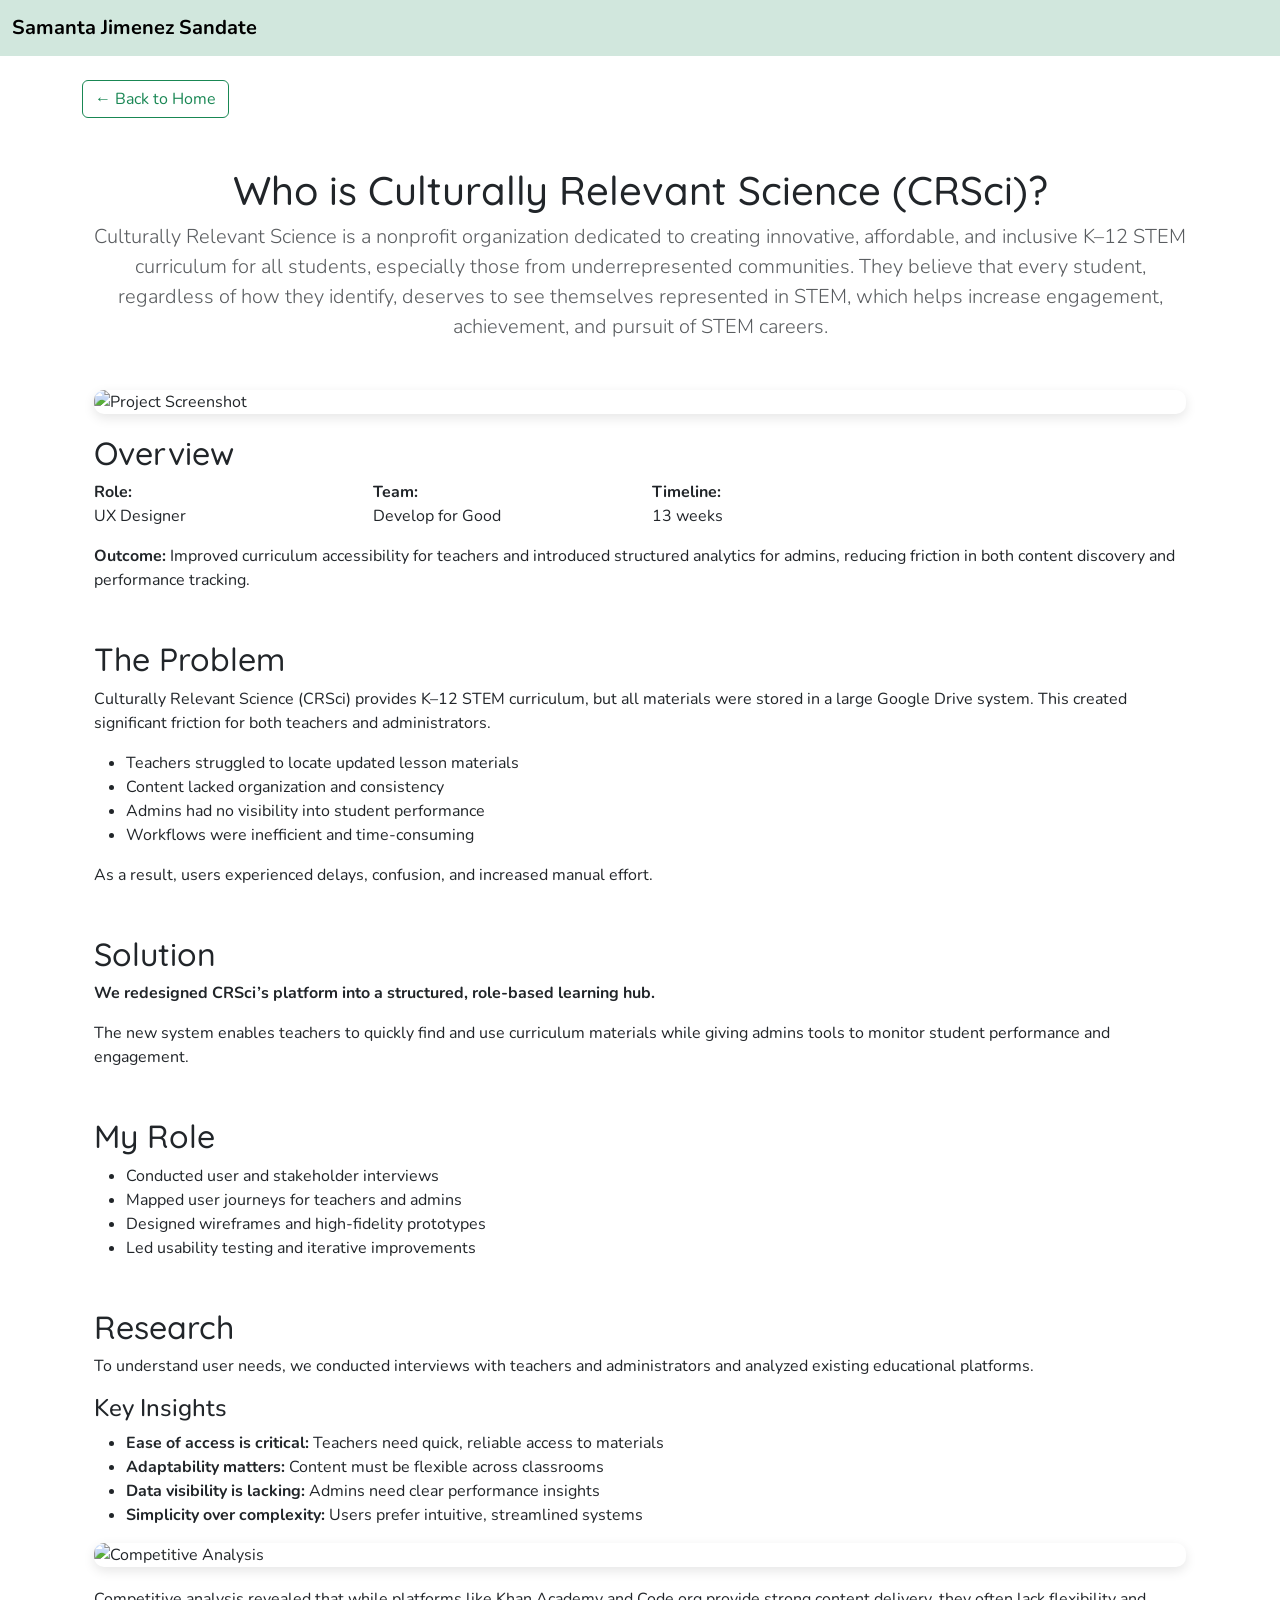
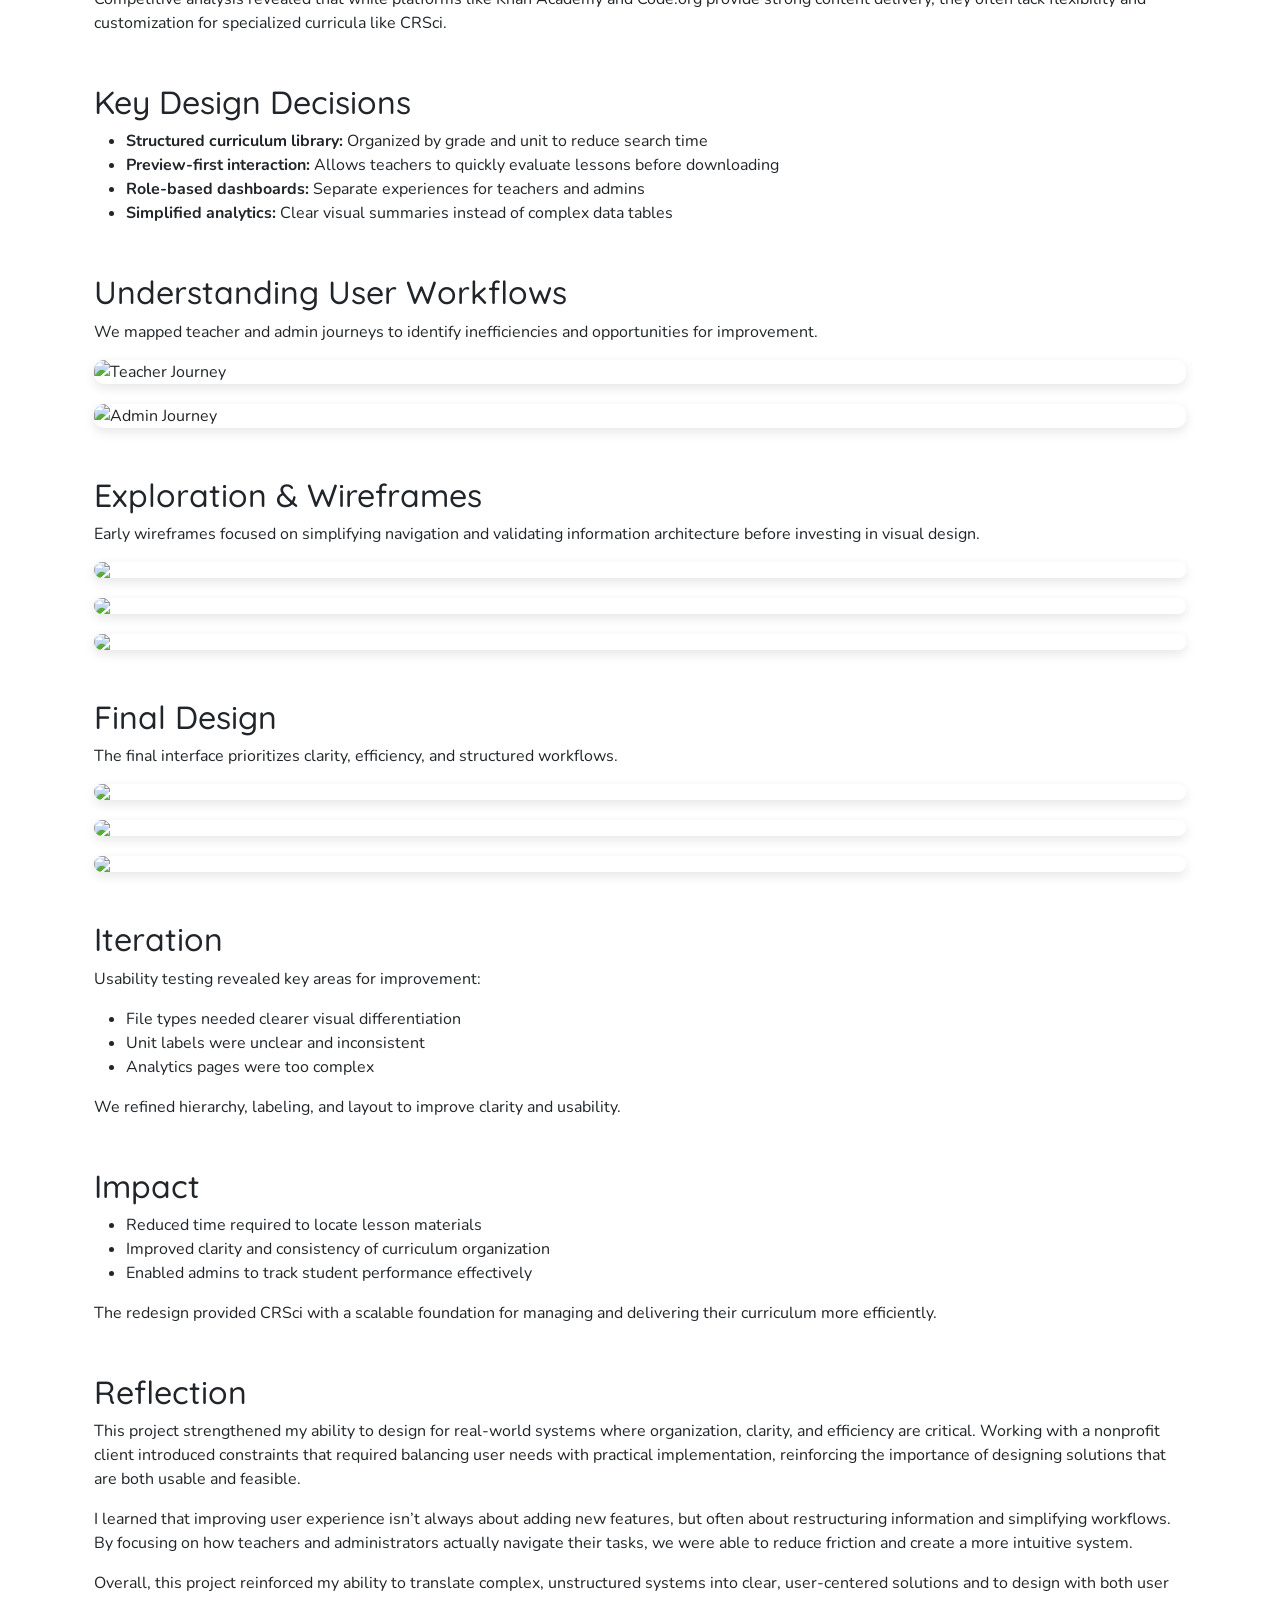
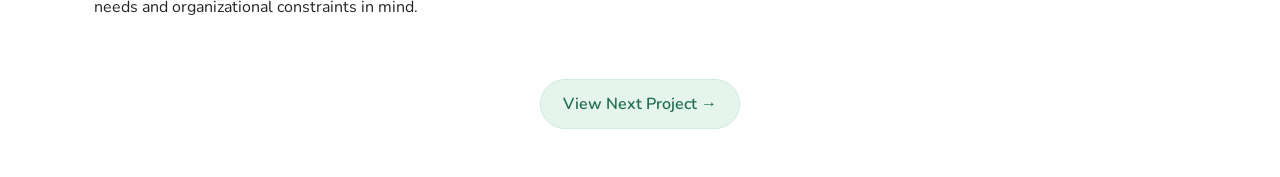
==== commit 53c81b97: "yes" ====
--- a/project1.html
+++ b/project1.html
@@ -154,8 +154,6 @@
     We mapped teacher and admin journeys to identify inefficiencies and opportunities for improvement.
   </p>
 
-  <div class="image-grid">
-
   <img src="https://i.ibb.co/qLZCp0S2/teach-joruneeeyyyy.png"
        alt="Teacher Journey"
        class="project-page-img">
@@ -163,7 +161,6 @@
   <img src="https://i.ibb.co/KzyjKMzV/teacher-joruney.png"
        alt="Admin Journey"
        class="project-page-img">
-  </div>
 </section>
 
 
@@ -175,11 +172,10 @@
     Early wireframes focused on simplifying navigation and validating information architecture 
     before investing in visual design.
   </p>
-<div> class="image-grid">
+
   <img src="https://i.ibb.co/Y73xHS1T/Screenshot-2025-12-25-192912.png" class="project-page-img">
   <img src="https://i.ibb.co/219gDt2J/Screenshot-2025-12-25-194026.png" class="project-page-img">
   <img src="https://i.ibb.co/kgbfxhrw/Screenshot-2025-12-25-194311.png" class="project-page-img">
-  </div>
 </section>
 
 
@@ -190,11 +186,10 @@
   <p>
     The final interface prioritizes clarity, efficiency, and structured workflows.
   </p>
-<div class="image-grid">
+
   <img src="https://i.ibb.co/nMDsfRWM/prototype-1.png" class="project-page-img">
   <img src="https://i.ibb.co/svfrSdkh/proto5.png" class="project-page-img">
   <img src="https://i.ibb.co/JW6GWcdP/proto4.png" class="project-page-img">
-  </div>
 </section>
 
 
--- a/portfolio_style.css
+++ b/portfolio_style.css
@@ -230,13 +230,12 @@
 
 /* Project walkthrough images */
 .project-page-img {
-  width: 100%;
-  max-width: 900px;      /* prevents HUGE images */
-  height: auto;
-  display: block;
-  margin: 30px auto;     /* more breathing room */
-  border-radius: 12px;
-  box-shadow: 0 6px 18px rgba(0,0,0,0.08);
+  max-width: 100%;   /* Makes sure it never exceeds container width */
+  height: auto;      /* Keeps aspect ratio */
+  display: block;    /* Removes any inline spacing issues */
+  margin: 0 auto 20px auto; /* Centers the image and adds space below */
+  border-radius: 10px; /* Optional: rounded corners for style */
+  box-shadow: 0 4px 12px rgba(0,0,0,0.1); /* Optional: subtle shadow */
 }
 
 /* Portfolio Card Aesthetic — Behance style */
@@ -378,17 +377,3 @@
 .linkedin-text {
   font-size: 0.95rem;
 }
-
-.image-grid {
-  display: grid;
-  grid-template-columns: repeat(auto-fit, minmax(280px, 1fr));
-  gap: 20px;
-  margin-top: 20px;
-}
-
-.image-grid img {
-  width: 100%;
-  height: 250px;        /* consistent height */
-  object-fit: cover;    /* crops nicely */
-  border-radius: 10px;
-}
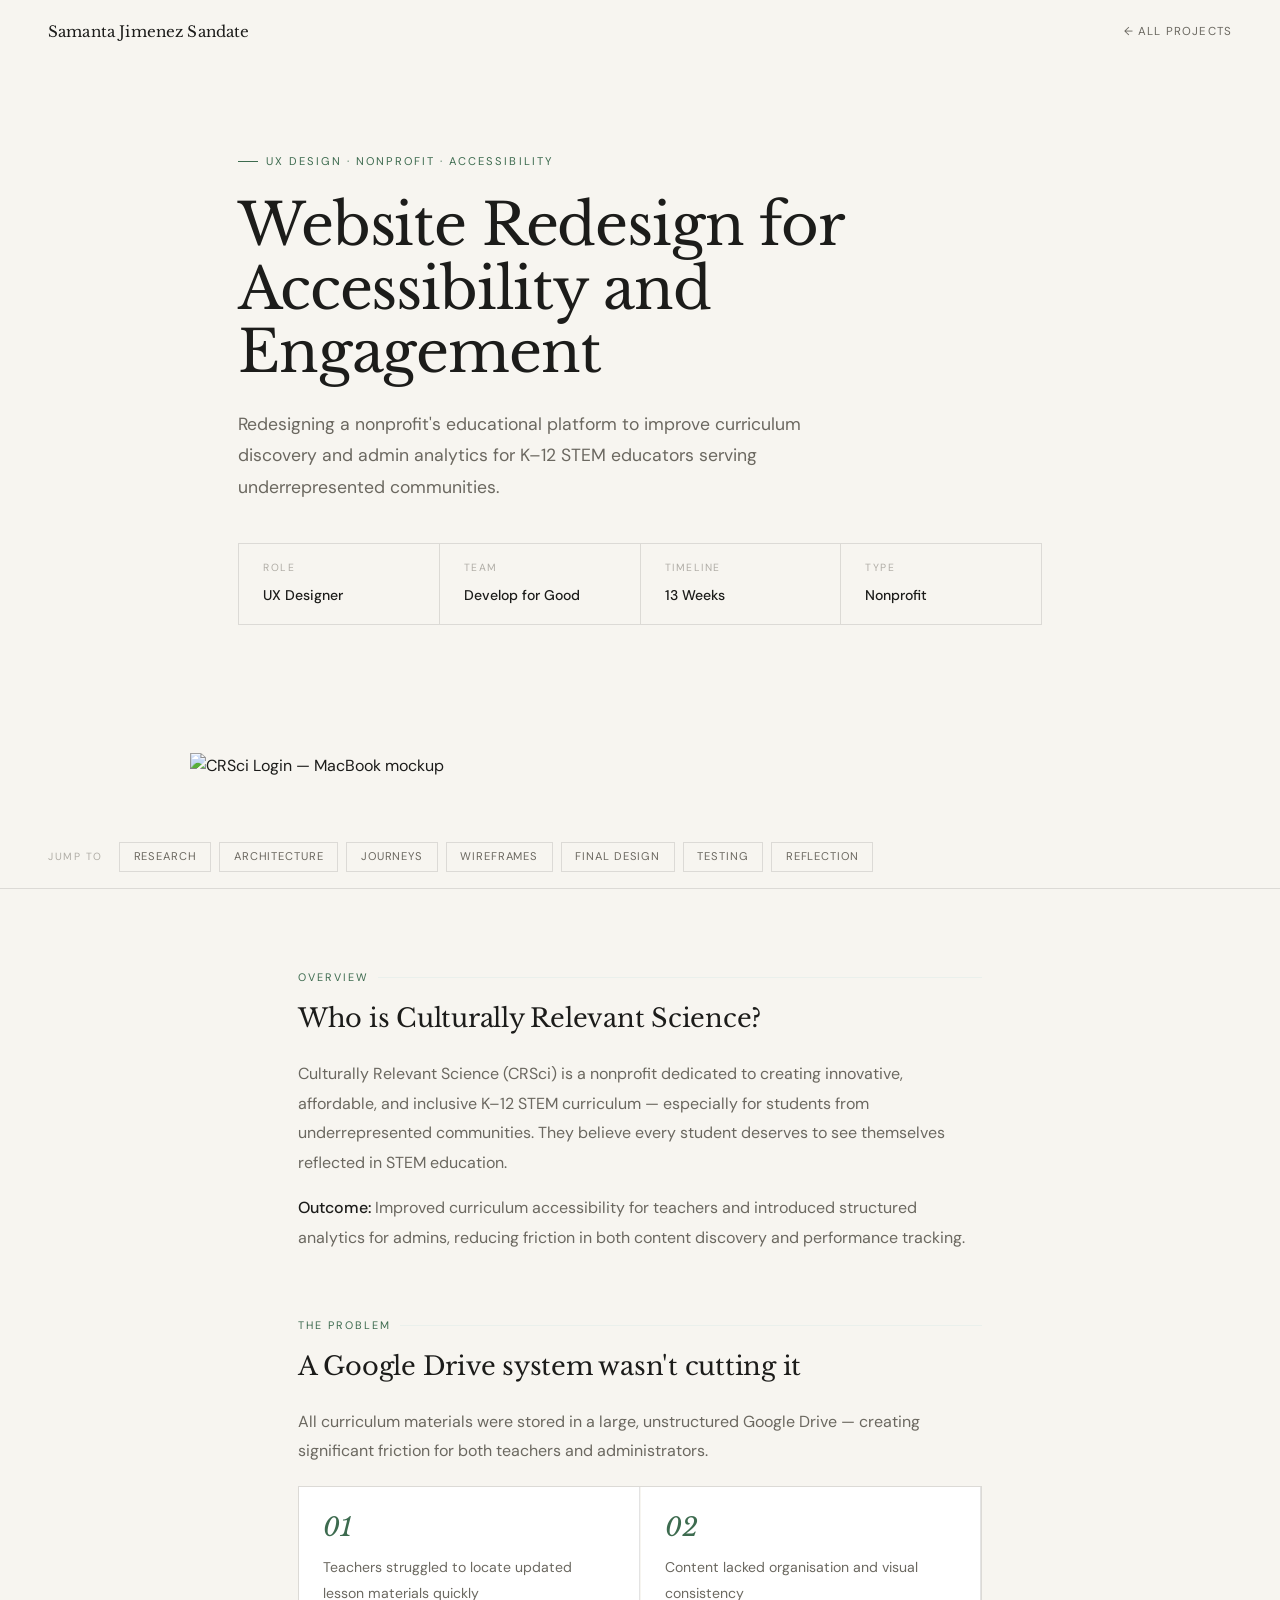
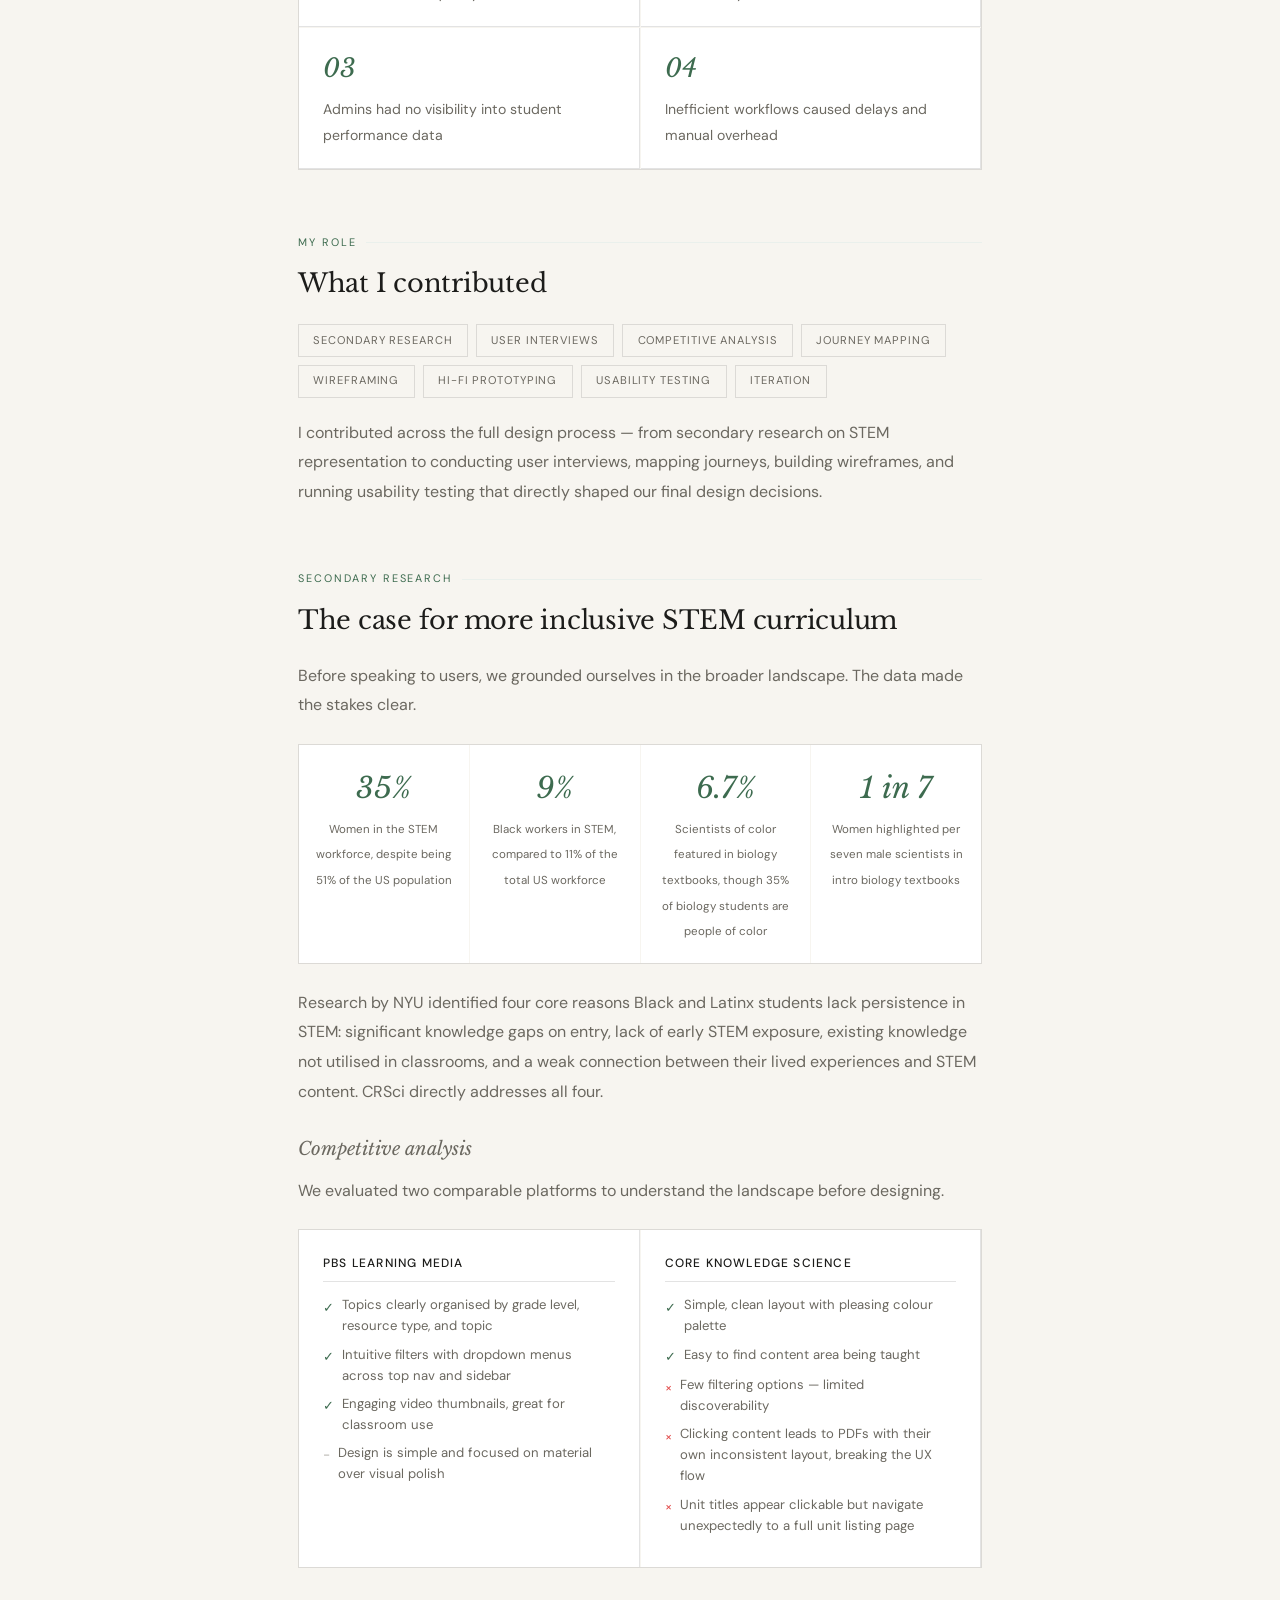
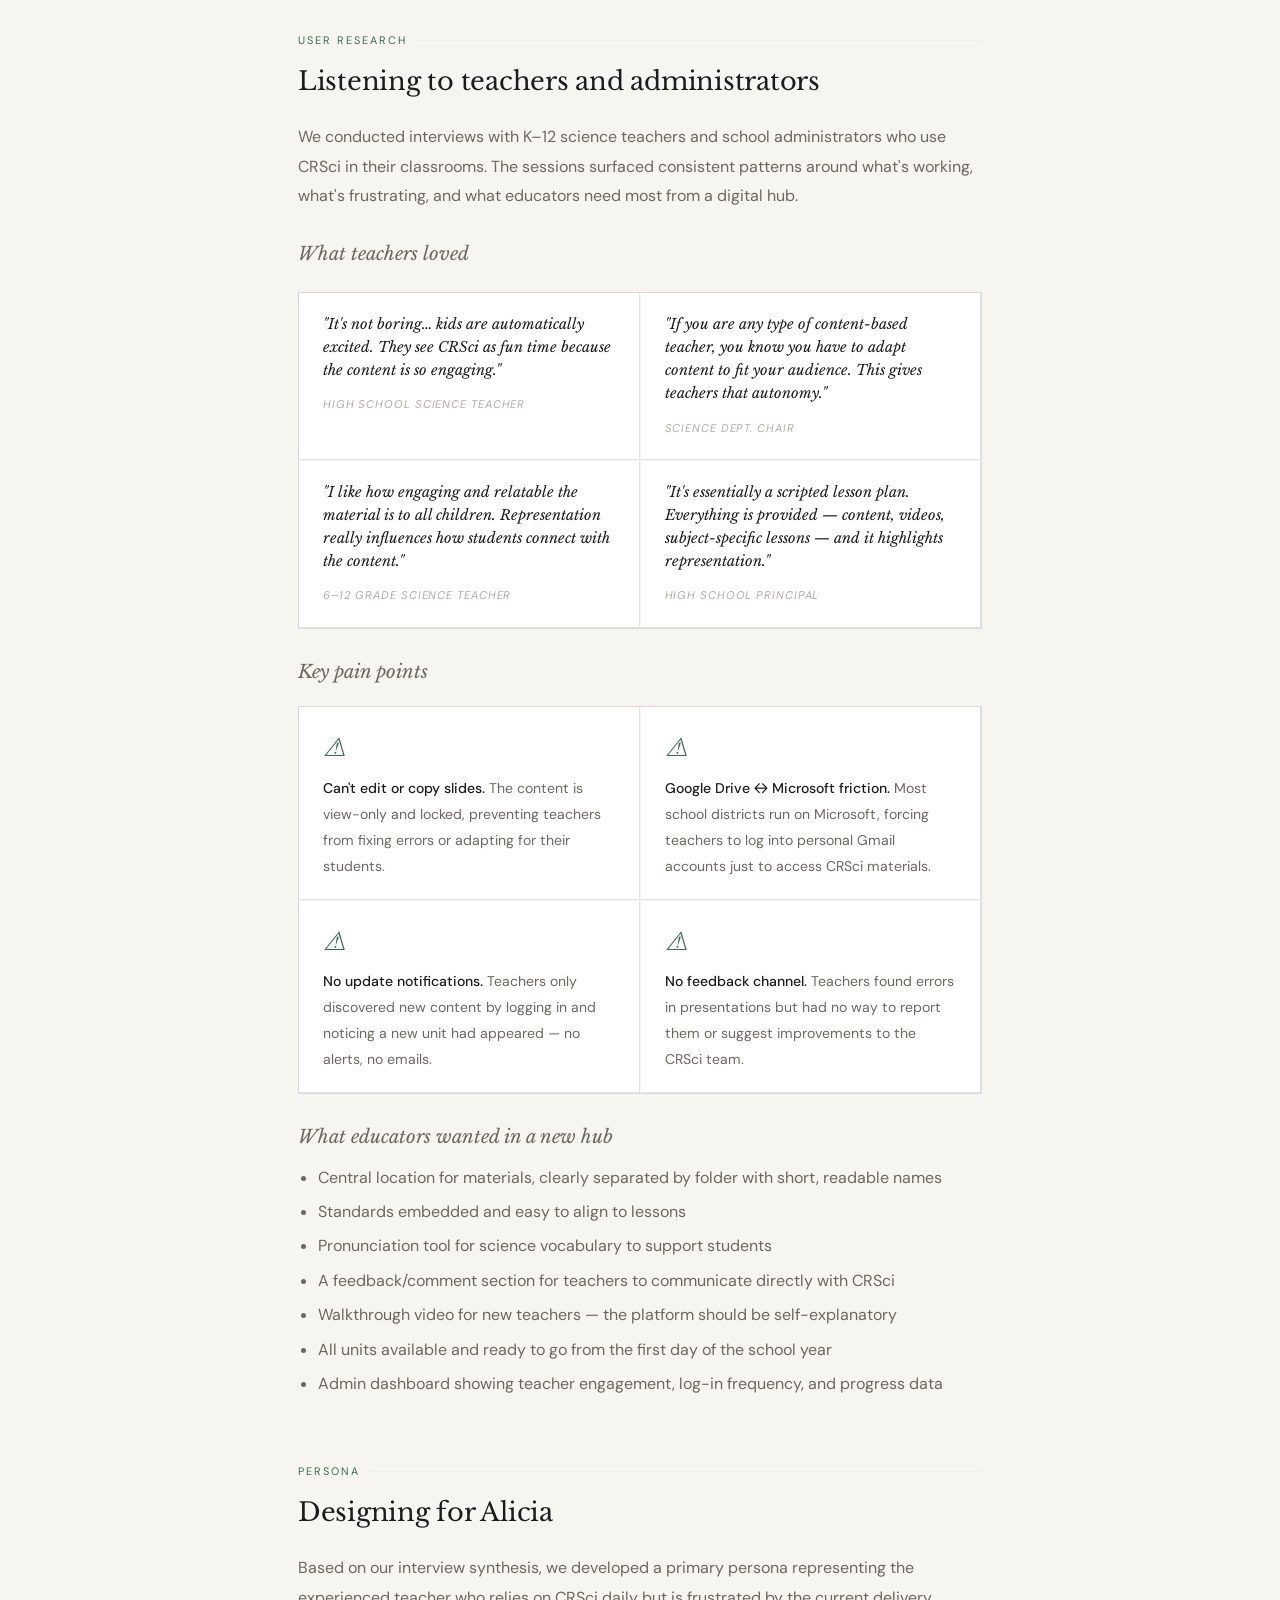
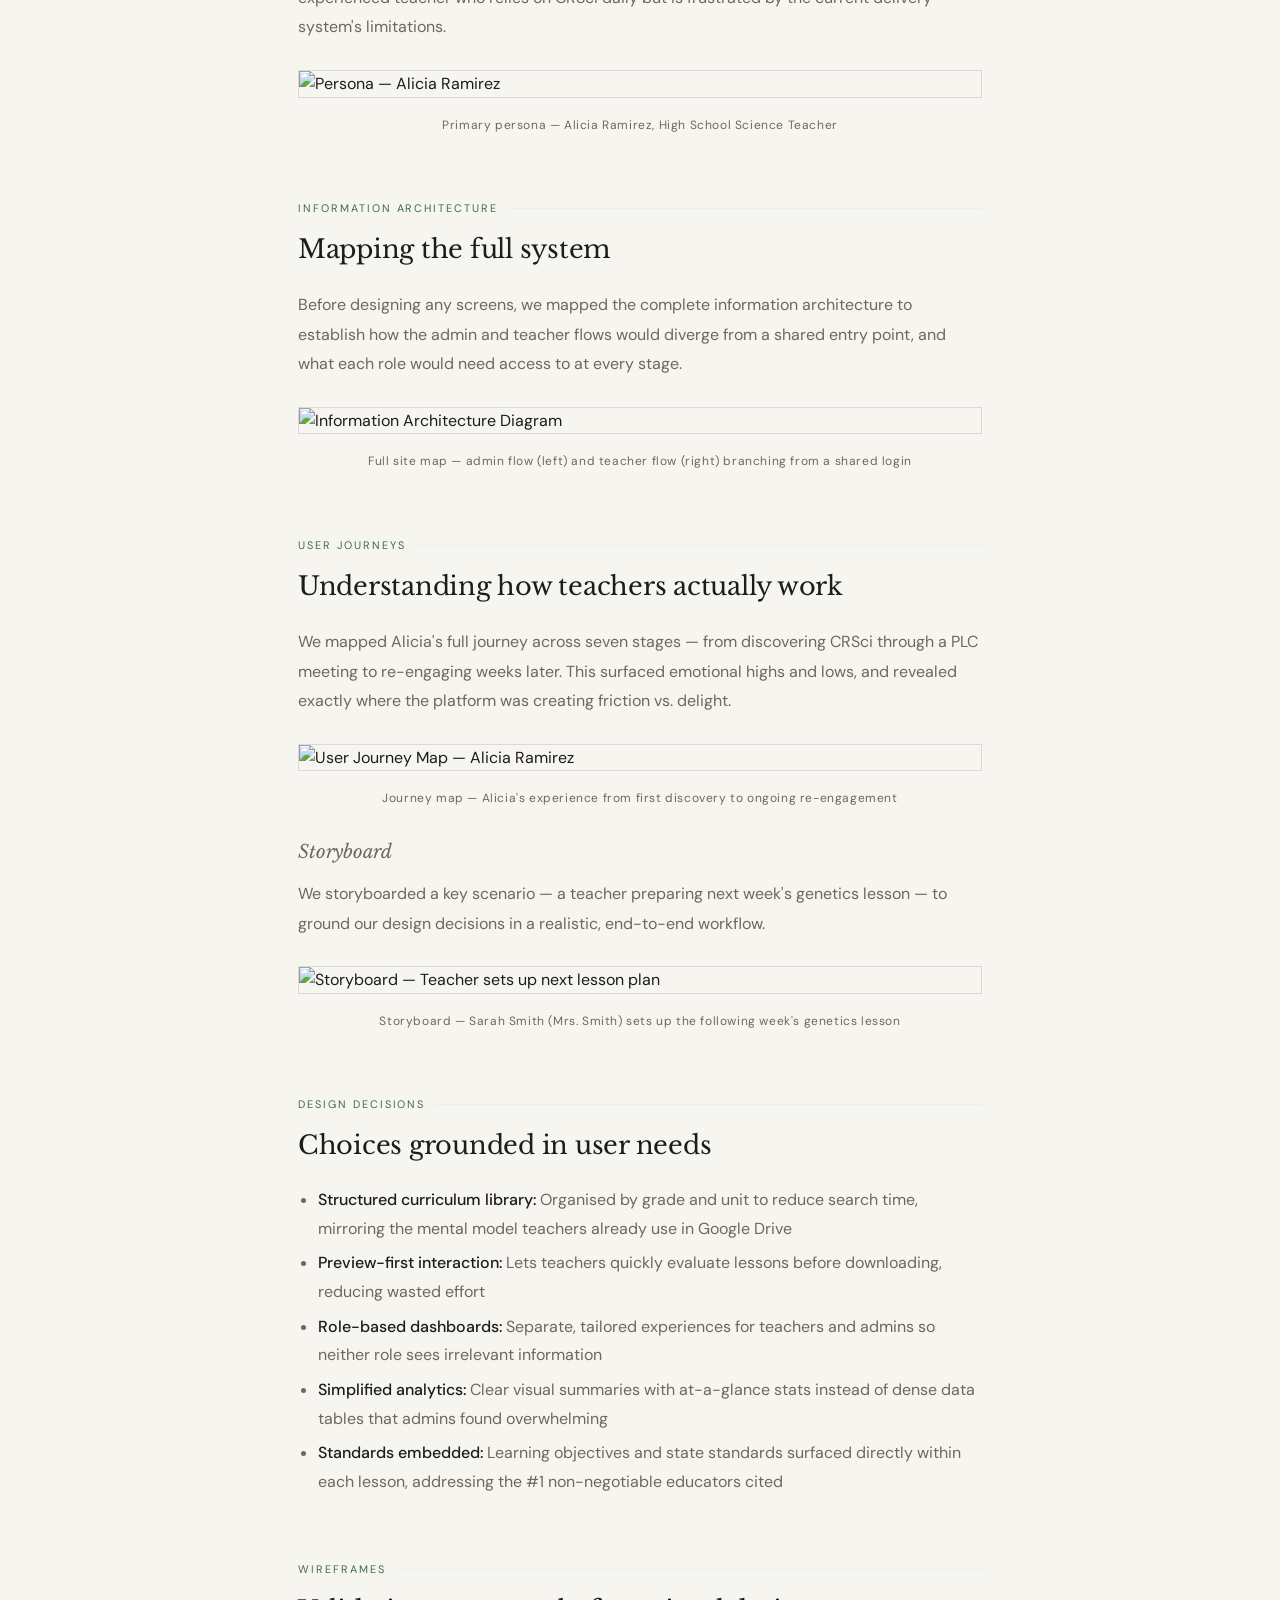
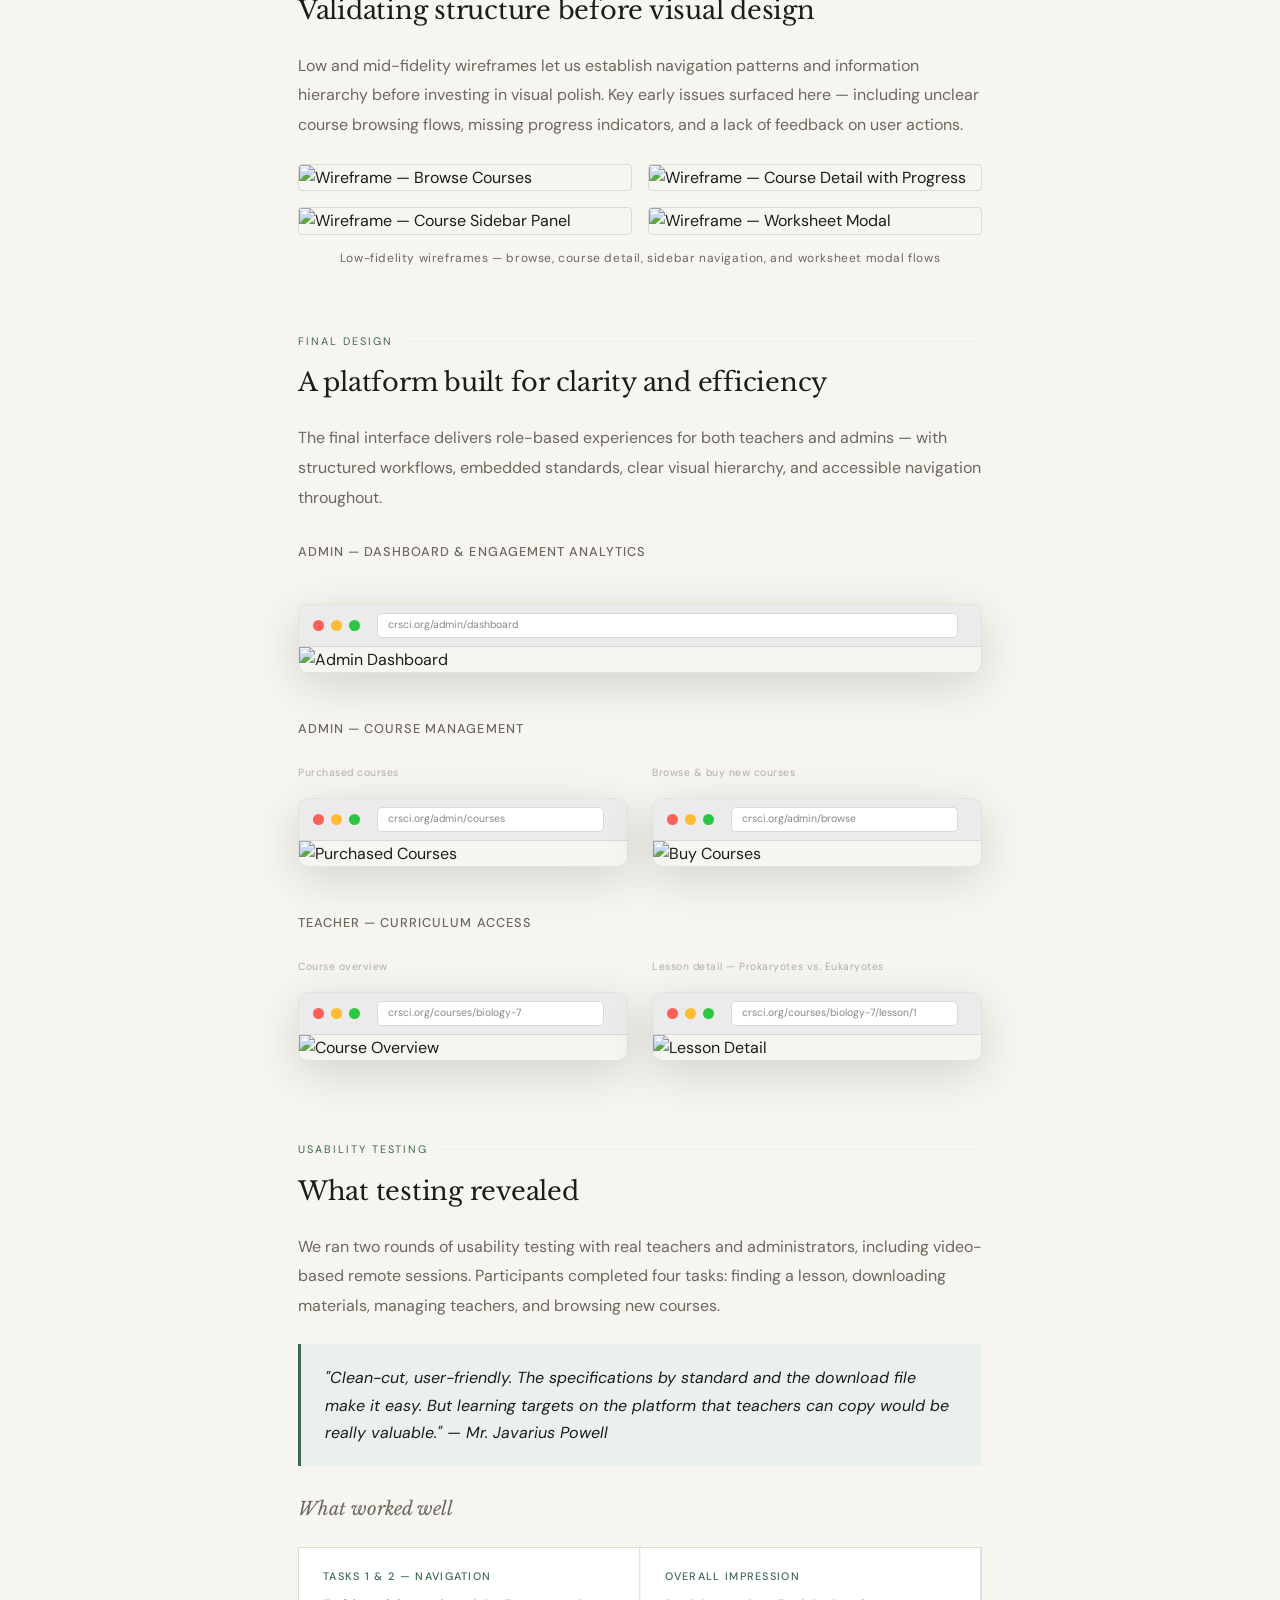
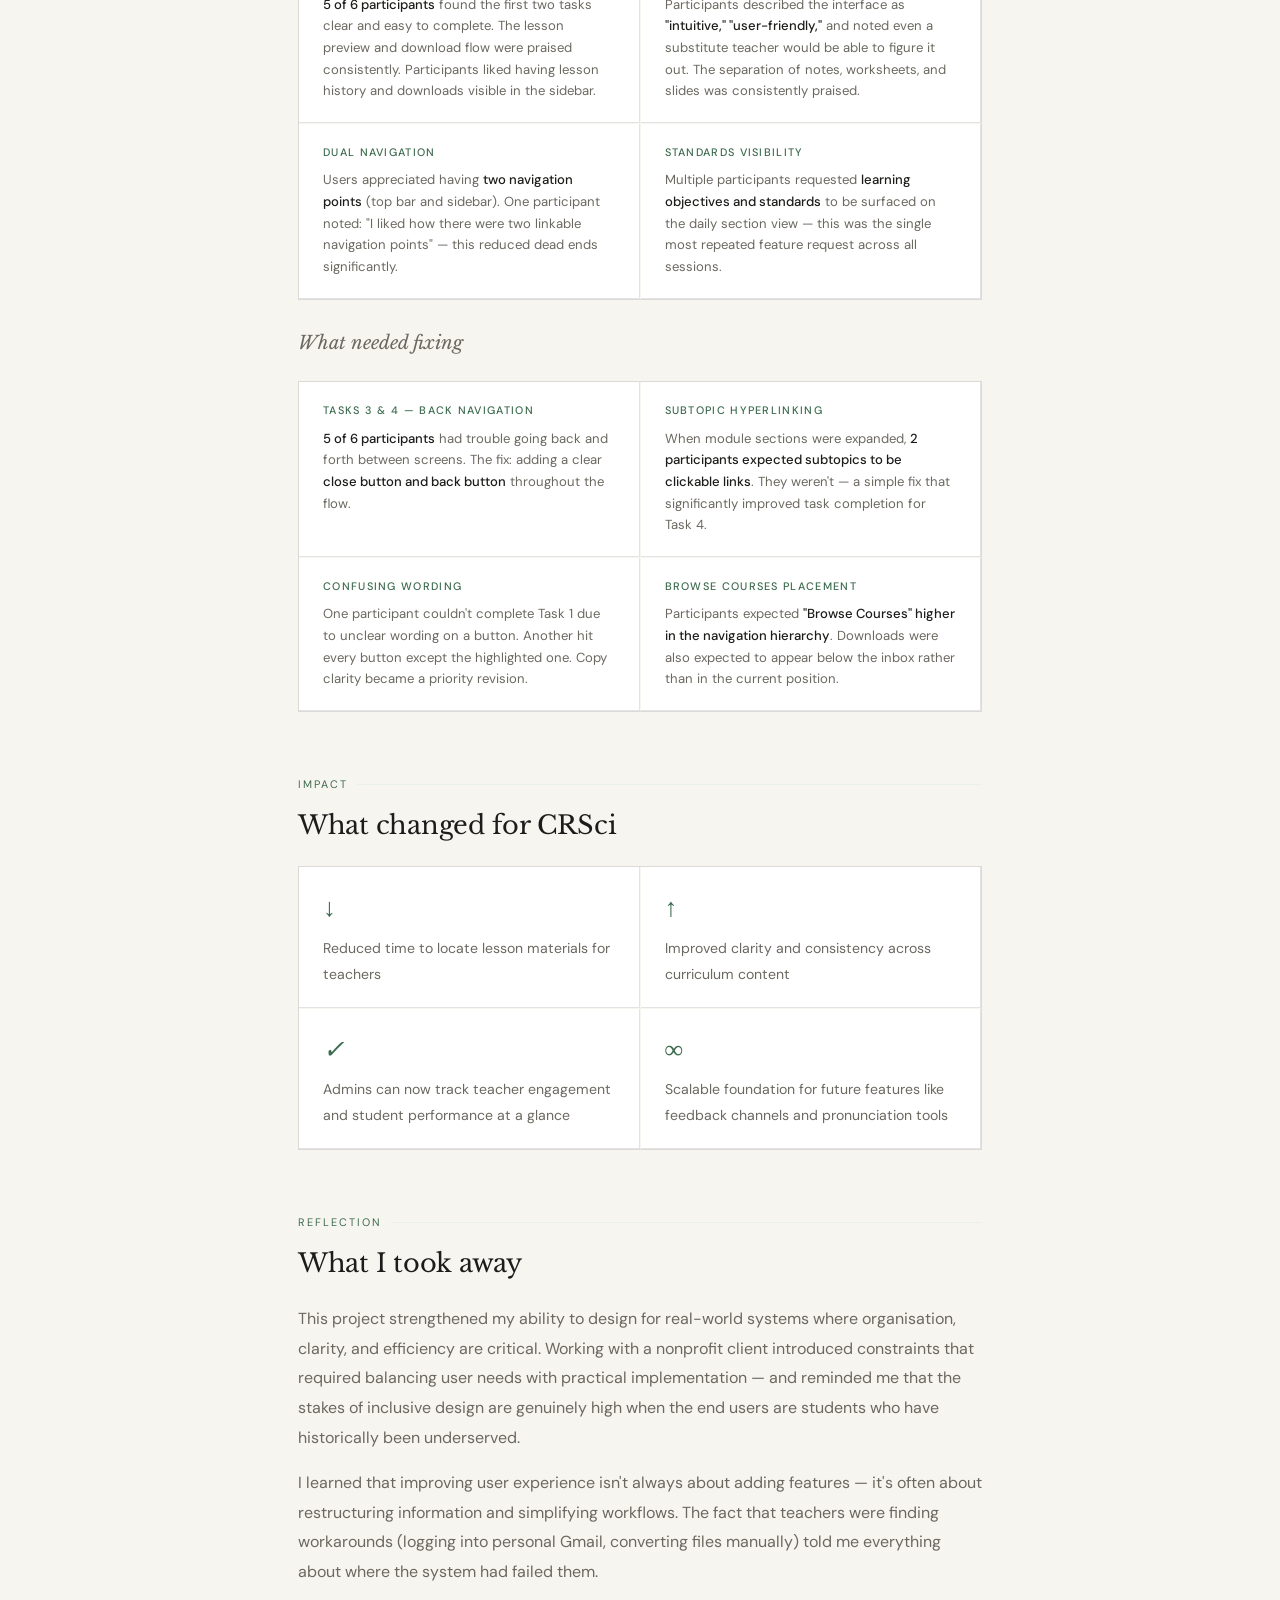
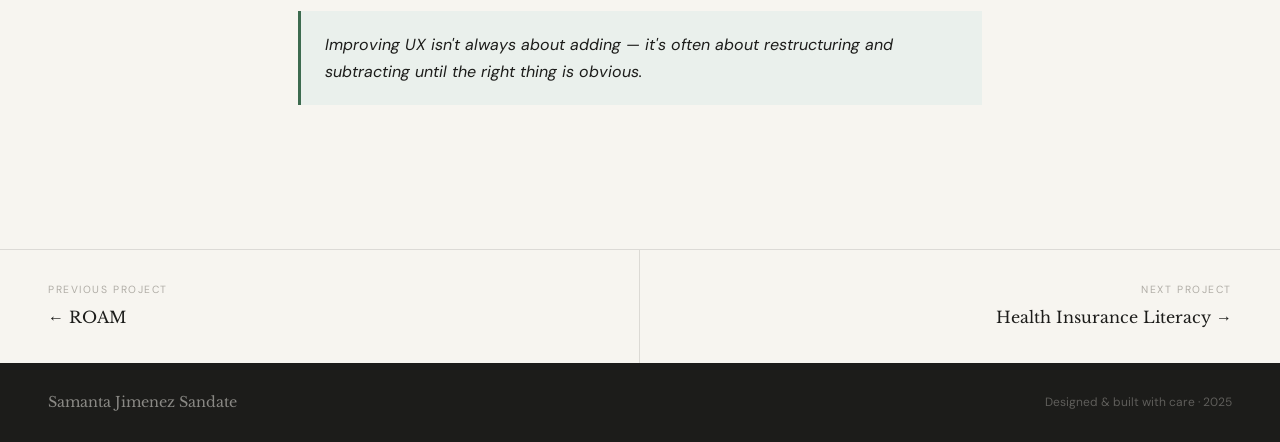
==== commit 0b07008e: "updated portfolio changes" ====
--- a/project1.html
+++ b/project1.html
@@ -2,263 +2,492 @@
 <html lang="en">
 <head>
   <meta charset="utf-8">
-  <meta name="viewport" content="width=device-width">
-  <title>Website Redesign for A Digital Learning Hub | Samanta Jimenez Sandate</title>
-  <link href="https://fonts.googleapis.com/css2?family=Nunito:wght@400;600&family=Quicksand:wght@600&display=swap" rel="stylesheet">
-  <link rel="stylesheet" href="portfolio_style.css">
-  <link href="https://cdn.jsdelivr.net/npm/bootstrap@5.3.3/dist/css/bootstrap.min.css" rel="stylesheet">
+  <meta name="viewport" content="width=device-width, initial-scale=1.0">
+  <title>CRSci Redesign — Samanta Jimenez Sandate</title>
+  <link rel="preconnect" href="https://fonts.googleapis.com">
+  <link href="https://fonts.googleapis.com/css2?family=Libre+Baskerville:ital,wght@0,400;0,700;1,400&family=DM+Sans:wght@300;400;500&display=swap" rel="stylesheet">
+  <link rel="stylesheet" href="project-style.css">
+  <style>
+    .browser-wrap {
+      border-radius: 10px;
+      overflow: hidden;
+      box-shadow: 0 12px 48px rgba(0,0,0,0.14);
+      border: 1px solid rgba(0,0,0,0.08);
+      margin: 1rem 0;
+    }
+    .browser-bar {
+      background: #EBEBEB;
+      padding: .5rem .85rem;
+      display: flex;
+      align-items: center;
+      gap: .45rem;
+      border-bottom: 1px solid #d9d9d9;
+    }
+    .browser-dot { width: 11px; height: 11px; border-radius: 50%; flex-shrink: 0; }
+    .browser-dot.r { background: #FF5F57; }
+    .browser-dot.y { background: #FEBC2E; }
+    .browser-dot.g { background: #28C840; }
+    .browser-url {
+      flex: 1; margin: 0 .6rem;
+      background: white; border-radius: 5px;
+      padding: .2rem .65rem;
+      font-size: .65rem; color: #888;
+      font-family: 'DM Sans', sans-serif;
+      border: 1px solid #d9d9d9;
+      white-space: nowrap; overflow: hidden; text-overflow: ellipsis;
+    }
+    .browser-screen img { width: 100%; display: block; }
+
+    .hero-scene {
+      background: #1a1f2e;
+      padding: 3rem 2rem;
+      display: flex;
+      justify-content: center;
+      border-top: 1px solid rgba(255,255,255,.06);
+      border-bottom: 1px solid rgba(255,255,255,.06);
+    }
+    .hero-scene .browser-wrap { max-width: 820px; width: 100%; }
+
+    .mockup-grid { display: grid; grid-template-columns: 1fr 1fr; gap: 1.5rem; margin: 1.5rem 0; }
+    .mockup-grid.single { grid-template-columns: 1fr; }
+    .mockup-label { font-size: .65rem; color: var(--light); margin-bottom: .5rem; letter-spacing: .05em; }
+    .mockup-caption { font-size: .8rem; font-weight: 500; letter-spacing: .08em; text-transform: uppercase; color: var(--mid); margin: 1.75rem 0 .75rem; }
+
+    .wf-grid { display: grid; grid-template-columns: 1fr 1fr; gap: 1rem; margin: 1.5rem 0; }
+    .wf-grid img { width: 100%; border: 1px solid var(--border); border-radius: 4px; }
+
+    /* Stats row */
+    .stat-row { display: grid; grid-template-columns: repeat(4, 1fr); gap: 1px; border: 1px solid var(--border); margin: 1.5rem 0; }
+    .stat-cell { background: white; padding: 1.25rem 1rem; text-align: center; }
+    .stat-num { font-family: var(--serif); font-size: 1.8rem; font-style: italic; color: var(--accent); display: block; margin-bottom: .25rem; }
+    .stat-label { font-size: .72rem; color: var(--mid); line-height: 1.5; }
+
+    /* Quote grid */
+    .quote-grid { display: grid; grid-template-columns: 1fr 1fr; gap: 1px; border: 1px solid var(--border); margin: 1.5rem 0; }
+    .quote-cell { background: white; padding: 1.25rem 1.5rem; border-right: 1px solid var(--border); border-bottom: 1px solid var(--border); }
+    .quote-cell blockquote { font-family: var(--serif); font-style: italic; font-size: .9rem; line-height: 1.6; color: var(--ink); margin-bottom: .5rem; }
+    .quote-cell cite { font-size: .7rem; color: var(--light); letter-spacing: .08em; text-transform: uppercase; }
+
+    /* Usability results */
+    .ut-grid { display: grid; grid-template-columns: 1fr 1fr; gap: 1px; border: 1px solid var(--border); margin: 1.5rem 0; }
+    .ut-cell { background: white; padding: 1.25rem 1.5rem; border-right: 1px solid var(--border); border-bottom: 1px solid var(--border); }
+    .ut-task { font-size: .68rem; letter-spacing: .12em; text-transform: uppercase; color: var(--accent); margin-bottom: .5rem; font-weight: 500; }
+    .ut-finding { font-size: .82rem; color: var(--mid); line-height: 1.65; }
+    .ut-finding strong { color: var(--ink); }
+
+    /* Comp analysis */
+    .comp-grid { display: grid; grid-template-columns: 1fr 1fr; gap: 1px; border: 1px solid var(--border); margin: 1.5rem 0; }
+    .comp-cell { background: white; padding: 1.5rem; border-right: 1px solid var(--border); }
+    .comp-name { font-size: .75rem; font-weight: 500; letter-spacing: .1em; text-transform: uppercase; color: var(--ink); margin-bottom: .75rem; padding-bottom: .5rem; border-bottom: 1px solid var(--border); }
+    .comp-row { display: flex; gap: .5rem; align-items: flex-start; margin-bottom: .45rem; font-size: .82rem; color: var(--mid); }
+    .comp-icon { flex-shrink: 0; margin-top: .15rem; }
+
+    @media (max-width: 700px) {
+      .mockup-grid, .wf-grid, .stat-row, .quote-grid, .ut-grid, .comp-grid { grid-template-columns: 1fr; }
+    }
+  </style>
 </head>
-
 <body>
-  
-  <nav class="navbar navbar-expand-lg navbar-light bg-success-subtle">
-    <div class="container-fluid">
-      <a class="navbar-brand fw-bold" href="index.html">Samanta Jimenez Sandate</a>
-    </div>
+  <div id="cur"></div>
+  <div id="cur-ring"></div>
+
+  <nav id="main-nav">
+    <a href="index.html" class="nav-name">Samanta Jimenez Sandate</a>
+    <a href="index.html#projects" class="nav-back">&#8592; All Projects</a>
   </nav>
 
-<!-- ========================= PROJECT NAVIGATION ========================= -->
- <div class="container mt-4">
-      <a href="index.html" class="btn btn-outline-success">
-        ← Back to Home
-      </a>
-
-  <main class="container my-5">
-
-    <!-- ========================= HEADER ========================= -->
-    <header class="text-center mb-5">
-      <h1>Who is Culturally Relevant Science (CRSci)?</h1>
-      <p class="lead text-muted">Culturally Relevant Science is a nonprofit organization dedicated to creating innovative, affordable, 
-    and inclusive K–12 STEM curriculum for all students, especially those from underrepresented communities. 
-    They believe that every student, regardless of how they identify, deserves to see themselves represented 
-    in STEM, which helps increase engagement, achievement, and pursuit of STEM careers.
-</p>
-    </header>
-
-    <!-- ========================= HERO IMAGE ========================= -->
-    <!-- INSERT: main cover image or hero mockup -->
-    <img src="https://static.wixstatic.com/media/8c5697_72417c344932466fa2e96bf26ddad16e~mv2.png/v1/fit/w_2500,h_1330,al_c/8c5697_72417c344932466fa2e96bf26ddad16e~mv2.png"
-         alt="Project Screenshot"
-         class="project-page-img">
-
-    <!-- ========================= OVERVIEW ========================= -->
-<section class="mb-5">
-  <h2>Overview</h2>
-  <div class="row">
-    <div class="col-md-3"><strong>Role:</strong><br>UX Designer</div>
-    <div class="col-md-3"><strong>Team:</strong><br>Develop for Good</div>
-    <div class="col-md-3"><strong>Timeline:</strong><br>13 weeks</div>
+  <!-- HERO -->
+  <div class="project-hero">
+    <p class="project-hero-tag reveal">UX Design &middot; Nonprofit &middot; Accessibility</p>
+    <h1 class="reveal">Website Redesign for Accessibility and Engagement</h1>
+    <p class="project-hero-desc reveal">Redesigning a nonprofit's educational platform to improve curriculum discovery and admin analytics for K&ndash;12 STEM educators serving underrepresented communities.</p>
+    <div class="project-meta reveal">
+      <div class="project-meta-item"><span>Role</span><strong>UX Designer</strong></div>
+      <div class="project-meta-item"><span>Team</span><strong>Develop for Good</strong></div>
+      <div class="project-meta-item"><span>Timeline</span><strong>13 Weeks</strong></div>
+      <div class="project-meta-item"><span>Type</span><strong>Nonprofit</strong></div>
+    </div>
   </div>
 
-  <p class="mt-3">
-    <strong>Outcome:</strong> Improved curriculum accessibility for teachers and introduced 
-    structured analytics for admins, reducing friction in both content discovery and performance tracking.
-  </p>
-</section>
-
-
-<!-- ========================= PROBLEM ========================= -->
-<section class="mb-5">
-  <h2>The Problem</h2>
-
-  <p>
-    Culturally Relevant Science (CRSci) provides K–12 STEM curriculum, but all materials were stored 
-    in a large Google Drive system. This created significant friction for both teachers and administrators.
-  </p>
-
-  <ul>
-    <li>Teachers struggled to locate updated lesson materials</li>
-    <li>Content lacked organization and consistency</li>
-    <li>Admins had no visibility into student performance</li>
-    <li>Workflows were inefficient and time-consuming</li>
-  </ul>
-
-  <p>
-    As a result, users experienced delays, confusion, and increased manual effort.
-  </p>
-</section>
-
-
-<!-- ========================= SOLUTION ========================= -->
-<section class="mb-5">
-  <h2>Solution</h2>
-
-  <p><strong>We redesigned CRSci’s platform into a structured, role-based learning hub.</strong></p>
-
-  <p>
-    The new system enables teachers to quickly find and use curriculum materials while giving admins 
-    tools to monitor student performance and engagement.
-  </p>
-</section>
-
-
-<!-- ========================= MY ROLE ========================= -->
-<section class="mb-5">
-  <h2>My Role</h2>
-  <ul>
-    <li>Conducted user and stakeholder interviews</li>
-    <li>Mapped user journeys for teachers and admins</li>
-    <li>Designed wireframes and high-fidelity prototypes</li>
-    <li>Led usability testing and iterative improvements</li>
-  </ul>
-</section>
-
-
-<!-- ========================= RESEARCH ========================= -->
-<section class="mb-5">
-  <h2>Research</h2>
-
-  <p>
-    To understand user needs, we conducted interviews with teachers and administrators 
-    and analyzed existing educational platforms.
-  </p>
-
-  <h4>Key Insights</h4>
-  <ul>
-    <li><strong>Ease of access is critical:</strong> Teachers need quick, reliable access to materials</li>
-    <li><strong>Adaptability matters:</strong> Content must be flexible across classrooms</li>
-    <li><strong>Data visibility is lacking:</strong> Admins need clear performance insights</li>
-    <li><strong>Simplicity over complexity:</strong> Users prefer intuitive, streamlined systems</li>
-  </ul>
-
-  <img src="https://i.ibb.co/PstQy2c1/Screenshot-2025-11-13-165447.png"
-       alt="Competitive Analysis"
-       class="project-page-img">
-
-  <p>
-    Competitive analysis revealed that while platforms like Khan Academy and Code.org 
-    provide strong content delivery, they often lack flexibility and customization 
-    for specialized curricula like CRSci.
-  </p>
-</section>
-
-
-<!-- ========================= DESIGN DECISIONS ========================= -->
-<section class="mb-5">
-  <h2>Key Design Decisions</h2>
-
-  <ul>
-    <li><strong>Structured curriculum library:</strong> Organized by grade and unit to reduce search time</li>
-    <li><strong>Preview-first interaction:</strong> Allows teachers to quickly evaluate lessons before downloading</li>
-    <li><strong>Role-based dashboards:</strong> Separate experiences for teachers and admins</li>
-    <li><strong>Simplified analytics:</strong> Clear visual summaries instead of complex data tables</li>
-  </ul>
-</section>
-
-
-<!-- ========================= USER JOURNEYS ========================= -->
-<section class="mb-5">
-  <h2>Understanding User Workflows</h2>
-
-  <p>
-    We mapped teacher and admin journeys to identify inefficiencies and opportunities for improvement.
-  </p>
-
-  <img src="https://i.ibb.co/qLZCp0S2/teach-joruneeeyyyy.png"
-       alt="Teacher Journey"
-       class="project-page-img">
-
-  <img src="https://i.ibb.co/KzyjKMzV/teacher-joruney.png"
-       alt="Admin Journey"
-       class="project-page-img">
-</section>
-
-
-<!-- ========================= WIREFRAMES ========================= -->
-<section class="mb-5">
-  <h2>Exploration & Wireframes</h2>
-
-  <p>
-    Early wireframes focused on simplifying navigation and validating information architecture 
-    before investing in visual design.
-  </p>
-
-  <img src="https://i.ibb.co/Y73xHS1T/Screenshot-2025-12-25-192912.png" class="project-page-img">
-  <img src="https://i.ibb.co/219gDt2J/Screenshot-2025-12-25-194026.png" class="project-page-img">
-  <img src="https://i.ibb.co/kgbfxhrw/Screenshot-2025-12-25-194311.png" class="project-page-img">
-</section>
-
-
-<!-- ========================= PROTOTYPE ========================= -->
-<section class="mb-5">
-  <h2>Final Design</h2>
-
-  <p>
-    The final interface prioritizes clarity, efficiency, and structured workflows.
-  </p>
-
-  <img src="https://i.ibb.co/nMDsfRWM/prototype-1.png" class="project-page-img">
-  <img src="https://i.ibb.co/svfrSdkh/proto5.png" class="project-page-img">
-  <img src="https://i.ibb.co/JW6GWcdP/proto4.png" class="project-page-img">
-</section>
-
-
-<!-- ========================= ITERATION ========================= -->
-<section class="mb-5">
-  <h2>Iteration</h2>
-
-  <p>
-    Usability testing revealed key areas for improvement:
-  </p>
-
-  <ul>
-    <li>File types needed clearer visual differentiation</li>
-    <li>Unit labels were unclear and inconsistent</li>
-    <li>Analytics pages were too complex</li>
-  </ul>
-
-  <p>
-    We refined hierarchy, labeling, and layout to improve clarity and usability.
-  </p>
-</section>
-
-
-<!-- ========================= OUTCOME ========================= -->
-<section class="mb-5">
-  <h2>Impact</h2>
-
-  <ul>
-    <li>Reduced time required to locate lesson materials</li>
-    <li>Improved clarity and consistency of curriculum organization</li>
-    <li>Enabled admins to track student performance effectively</li>
-  </ul>
-
-  <p>
-    The redesign provided CRSci with a scalable foundation for managing and delivering 
-    their curriculum more efficiently.
-  </p>
-</section>
-
-<!-- ========================= REFLECTION ========================= -->
-<section class="mb-5">
-  <h2>Reflection</h2>
-
-  <p>
-    This project strengthened my ability to design for real-world systems where organization, clarity, and efficiency are critical. 
-    Working with a nonprofit client introduced constraints that required balancing user needs with practical implementation, 
-    reinforcing the importance of designing solutions that are both usable and feasible.
-  </p>
-
-  <p>
-    I learned that improving user experience isn’t always about adding new features, but often about restructuring information 
-    and simplifying workflows. By focusing on how teachers and administrators actually navigate their tasks, we were able to 
-    reduce friction and create a more intuitive system.
-  </p>
-
-  <p>
-    Overall, this project reinforced my ability to translate complex, unstructured systems into clear, user-centered solutions 
-    and to design with both user needs and organizational constraints in mind.
-  </p>
-</section>
-
-<!-- ========================= NEXT PROJECT BUTTON ========================= -->
-<div class="next-project-wrapper">
-  <a href="project2.html" class="next-project-btn">
-    View Next Project →
-  </a>
-</div>
-
-
-  </main>
+  <!-- MACBOOK HERO -->
+  <div style="padding:3rem 2rem; display:flex; justify-content:center; align-items:center;">
+    <img src="crsci-macbook-hero.png" alt="CRSci Login — MacBook mockup" style="width:100%; max-width:900px; display:block;">
+  </div>
+
+  <div class="jump-nav">
+    <span class="jump-nav-label">Jump to</span>
+    <a href="#crsci-research">Research</a>
+    <a href="#crsci-ia">Architecture</a>
+    <a href="#crsci-journeys">Journeys</a>
+    <a href="#crsci-wireframes">Wireframes</a>
+    <a href="#crsci-final">Final Design</a>
+    <a href="#crsci-testing">Testing</a>
+    <a href="#crsci-reflection">Reflection</a>
+  </div>
+
+  <div class="project-body">
+
+    <!-- OVERVIEW -->
+    <div class="project-section reveal">
+      <div class="section-label">Overview</div>
+      <h2>Who is Culturally Relevant Science?</h2>
+      <p>Culturally Relevant Science (CRSci) is a nonprofit dedicated to creating innovative, affordable, and inclusive K&ndash;12 STEM curriculum &mdash; especially for students from underrepresented communities. They believe every student deserves to see themselves reflected in STEM education.</p>
+      <p><strong>Outcome:</strong> Improved curriculum accessibility for teachers and introduced structured analytics for admins, reducing friction in both content discovery and performance tracking.</p>
+    </div>
+
+    <!-- THE PROBLEM -->
+    <div class="project-section reveal">
+      <div class="section-label">The Problem</div>
+      <h2>A Google Drive system wasn't cutting it</h2>
+      <p>All curriculum materials were stored in a large, unstructured Google Drive &mdash; creating significant friction for both teachers and administrators.</p>
+      <div class="insights-grid">
+        <div class="insight-cell"><span class="insight-num">01</span><p>Teachers struggled to locate updated lesson materials quickly</p></div>
+        <div class="insight-cell"><span class="insight-num">02</span><p>Content lacked organisation and visual consistency</p></div>
+        <div class="insight-cell"><span class="insight-num">03</span><p>Admins had no visibility into student performance data</p></div>
+        <div class="insight-cell"><span class="insight-num">04</span><p>Inefficient workflows caused delays and manual overhead</p></div>
+      </div>
+    </div>
+
+    <!-- MY ROLE -->
+    <div class="project-section reveal">
+      <div class="section-label">My Role</div>
+      <h2>What I contributed</h2>
+      <div class="role-list">
+        <span class="role-pill">Secondary Research</span>
+        <span class="role-pill">User Interviews</span>
+        <span class="role-pill">Competitive Analysis</span>
+        <span class="role-pill">Journey Mapping</span>
+        <span class="role-pill">Wireframing</span>
+        <span class="role-pill">Hi-Fi Prototyping</span>
+        <span class="role-pill">Usability Testing</span>
+        <span class="role-pill">Iteration</span>
+      </div>
+      <p>I contributed across the full design process &mdash; from secondary research on STEM representation to conducting user interviews, mapping journeys, building wireframes, and running usability testing that directly shaped our final design decisions.</p>
+    </div>
+
+    <!-- SECONDARY RESEARCH -->
+    <div id="crsci-research"></div>
+    <div class="project-section reveal">
+      <div class="section-label">Secondary Research</div>
+      <h2>The case for more inclusive STEM curriculum</h2>
+      <p>Before speaking to users, we grounded ourselves in the broader landscape. The data made the stakes clear.</p>
+      <div class="stat-row">
+        <div class="stat-cell"><span class="stat-num">35%</span><span class="stat-label">Women in the STEM workforce, despite being 51% of the US population</span></div>
+        <div class="stat-cell"><span class="stat-num">9%</span><span class="stat-label">Black workers in STEM, compared to 11% of the total US workforce</span></div>
+        <div class="stat-cell"><span class="stat-num">6.7%</span><span class="stat-label">Scientists of color featured in biology textbooks, though 35% of biology students are people of color</span></div>
+        <div class="stat-cell"><span class="stat-num">1 in 7</span><span class="stat-label">Women highlighted per seven male scientists in intro biology textbooks</span></div>
+      </div>
+      <p>Research by NYU identified four core reasons Black and Latinx students lack persistence in STEM: significant knowledge gaps on entry, lack of early STEM exposure, existing knowledge not utilised in classrooms, and a weak connection between their lived experiences and STEM content. CRSci directly addresses all four.</p>
+
+      <h3>Competitive analysis</h3>
+      <p>We evaluated two comparable platforms to understand the landscape before designing.</p>
+      <div class="comp-grid">
+        <div class="comp-cell">
+          <div class="comp-name">PBS Learning Media</div>
+          <div class="comp-row"><span class="comp-icon" style="color:var(--accent);">&#10003;</span><span>Topics clearly organised by grade level, resource type, and topic</span></div>
+          <div class="comp-row"><span class="comp-icon" style="color:var(--accent);">&#10003;</span><span>Intuitive filters with dropdown menus across top nav and sidebar</span></div>
+          <div class="comp-row"><span class="comp-icon" style="color:var(--accent);">&#10003;</span><span>Engaging video thumbnails, great for classroom use</span></div>
+          <div class="comp-row"><span class="comp-icon" style="color:#B0ADA6;">&#8722;</span><span>Design is simple and focused on material over visual polish</span></div>
+        </div>
+        <div class="comp-cell">
+          <div class="comp-name">Core Knowledge Science</div>
+          <div class="comp-row"><span class="comp-icon" style="color:var(--accent);">&#10003;</span><span>Simple, clean layout with pleasing colour palette</span></div>
+          <div class="comp-row"><span class="comp-icon" style="color:var(--accent);">&#10003;</span><span>Easy to find content area being taught</span></div>
+          <div class="comp-row"><span class="comp-icon" style="color:#E24B4A;">&#215;</span><span>Few filtering options — limited discoverability</span></div>
+          <div class="comp-row"><span class="comp-icon" style="color:#E24B4A;">&#215;</span><span>Clicking content leads to PDFs with their own inconsistent layout, breaking the UX flow</span></div>
+          <div class="comp-row"><span class="comp-icon" style="color:#E24B4A;">&#215;</span><span>Unit titles appear clickable but navigate unexpectedly to a full unit listing page</span></div>
+        </div>
+      </div>
+    </div>
+
+    <!-- USER RESEARCH -->
+    <div class="project-section reveal">
+      <div class="section-label">User Research</div>
+      <h2>Listening to teachers and administrators</h2>
+      <p>We conducted interviews with K&ndash;12 science teachers and school administrators who use CRSci in their classrooms. The sessions surfaced consistent patterns around what's working, what's frustrating, and what educators need most from a digital hub.</p>
+
+      <h3>What teachers loved</h3>
+      <div class="quote-grid">
+        <div class="quote-cell">
+          <blockquote>"It's not boring&hellip; kids are automatically excited. They see CRSci as fun time because the content is so engaging."</blockquote>
+          <cite>High School Science Teacher</cite>
+        </div>
+        <div class="quote-cell">
+          <blockquote>"If you are any type of content-based teacher, you know you have to adapt content to fit your audience. This gives teachers that autonomy."</blockquote>
+          <cite>Science Dept. Chair</cite>
+        </div>
+        <div class="quote-cell">
+          <blockquote>"I like how engaging and relatable the material is to all children. Representation really influences how students connect with the content."</blockquote>
+          <cite>6&ndash;12 Grade Science Teacher</cite>
+        </div>
+        <div class="quote-cell">
+          <blockquote>"It's essentially a scripted lesson plan. Everything is provided &mdash; content, videos, subject-specific lessons &mdash; and it highlights representation."</blockquote>
+          <cite>High School Principal</cite>
+        </div>
+      </div>
+
+      <h3>Key pain points</h3>
+      <div class="insights-grid">
+        <div class="insight-cell"><span class="insight-num">&#9888;</span><p><strong>Can't edit or copy slides.</strong> The content is view-only and locked, preventing teachers from fixing errors or adapting for their students.</p></div>
+        <div class="insight-cell"><span class="insight-num">&#9888;</span><p><strong>Google Drive &harr; Microsoft friction.</strong> Most school districts run on Microsoft, forcing teachers to log into personal Gmail accounts just to access CRSci materials.</p></div>
+        <div class="insight-cell"><span class="insight-num">&#9888;</span><p><strong>No update notifications.</strong> Teachers only discovered new content by logging in and noticing a new unit had appeared &mdash; no alerts, no emails.</p></div>
+        <div class="insight-cell"><span class="insight-num">&#9888;</span><p><strong>No feedback channel.</strong> Teachers found errors in presentations but had no way to report them or suggest improvements to the CRSci team.</p></div>
+      </div>
+
+      <h3>What educators wanted in a new hub</h3>
+      <ul>
+        <li>Central location for materials, clearly separated by folder with short, readable names</li>
+        <li>Standards embedded and easy to align to lessons</li>
+        <li>Pronunciation tool for science vocabulary to support students</li>
+        <li>A feedback/comment section for teachers to communicate directly with CRSci</li>
+        <li>Walkthrough video for new teachers &mdash; the platform should be self-explanatory</li>
+        <li>All units available and ready to go from the first day of the school year</li>
+        <li>Admin dashboard showing teacher engagement, log-in frequency, and progress data</li>
+      </ul>
+    </div>
+
+    <!-- PERSONA -->
+    <div class="project-section reveal">
+      <div class="section-label">Persona</div>
+      <h2>Designing for Alicia</h2>
+      <p>Based on our interview synthesis, we developed a primary persona representing the experienced teacher who relies on CRSci daily but is frustrated by the current delivery system's limitations.</p>
+      <img src="crsci-persona.png" alt="Persona — Alicia Ramirez" class="project-img">
+      <p class="project-img-caption">Primary persona — Alicia Ramirez, High School Science Teacher</p>
+    </div>
+
+    <!-- INFORMATION ARCHITECTURE -->
+    <div id="crsci-ia"></div>
+    <div class="project-section reveal">
+      <div class="section-label">Information Architecture</div>
+      <h2>Mapping the full system</h2>
+      <p>Before designing any screens, we mapped the complete information architecture to establish how the admin and teacher flows would diverge from a shared entry point, and what each role would need access to at every stage.</p>
+      <img src="crsci-ia.png" alt="Information Architecture Diagram" class="project-img">
+      <p class="project-img-caption">Full site map &mdash; admin flow (left) and teacher flow (right) branching from a shared login</p>
+    </div>
+
+    <!-- USER JOURNEYS & STORYBOARD -->
+    <div class="project-section reveal">
+      <div class="section-label">User Journeys</div>
+      <h2>Understanding how teachers actually work</h2>
+      <p>We mapped Alicia's full journey across seven stages &mdash; from discovering CRSci through a PLC meeting to re-engaging weeks later. This surfaced emotional highs and lows, and revealed exactly where the platform was creating friction vs. delight.</p>
+      <img src="crsci-journey.png" alt="User Journey Map — Alicia Ramirez" class="project-img">
+      <p class="project-img-caption">Journey map &mdash; Alicia's experience from first discovery to ongoing re-engagement</p>
+
+      <h3>Storyboard</h3>
+      <p>We storyboarded a key scenario &mdash; a teacher preparing next week's genetics lesson &mdash; to ground our design decisions in a realistic, end-to-end workflow.</p>
+      <img src="crsci-storyboard.png" alt="Storyboard — Teacher sets up next lesson plan" class="project-img">
+      <p class="project-img-caption">Storyboard &mdash; Sarah Smith (Mrs. Smith) sets up the following week's genetics lesson</p>
+
+    </div>
+
+    <!-- DESIGN DECISIONS -->
+    <div class="project-section reveal">
+      <div class="section-label">Design Decisions</div>
+      <h2>Choices grounded in user needs</h2>
+      <ul>
+        <li><strong>Structured curriculum library:</strong> Organised by grade and unit to reduce search time, mirroring the mental model teachers already use in Google Drive</li>
+        <li><strong>Preview-first interaction:</strong> Lets teachers quickly evaluate lessons before downloading, reducing wasted effort</li>
+        <li><strong>Role-based dashboards:</strong> Separate, tailored experiences for teachers and admins so neither role sees irrelevant information</li>
+        <li><strong>Simplified analytics:</strong> Clear visual summaries with at-a-glance stats instead of dense data tables that admins found overwhelming</li>
+        <li><strong>Standards embedded:</strong> Learning objectives and state standards surfaced directly within each lesson, addressing the #1 non-negotiable educators cited</li>
+      </ul>
+    </div>
+
+    <!-- WIREFRAMES -->
+    <div id="crsci-wireframes"></div>
+    <div class="project-section reveal">
+      <div class="section-label">Wireframes</div>
+      <h2>Validating structure before visual design</h2>
+      <p>Low and mid-fidelity wireframes let us establish navigation patterns and information hierarchy before investing in visual polish. Key early issues surfaced here &mdash; including unclear course browsing flows, missing progress indicators, and a lack of feedback on user actions.</p>
+      <div class="wf-grid">
+        <img src="crsci-wf1.png" alt="Wireframe — Browse Courses">
+        <img src="crsci-wf2.png" alt="Wireframe — Course Detail with Progress">
+        <img src="crsci-wf3.png" alt="Wireframe — Course Sidebar Panel">
+        <img src="crsci-wf4.png" alt="Wireframe — Worksheet Modal">
+      </div>
+      <p class="project-img-caption">Low-fidelity wireframes &mdash; browse, course detail, sidebar navigation, and worksheet modal flows</p>
+    </div>
+
+    <!-- FINAL DESIGN -->
+    <div id="crsci-final"></div>
+    <div class="project-section reveal">
+      <div class="section-label">Final Design</div>
+      <h2>A platform built for clarity and efficiency</h2>
+      <p>The final interface delivers role-based experiences for both teachers and admins &mdash; with structured workflows, embedded standards, clear visual hierarchy, and accessible navigation throughout.</p>
+
+      <p class="mockup-caption">Admin &mdash; dashboard &amp; engagement analytics</p>
+      <div class="mockup-grid single">
+        <div class="browser-wrap">
+          <div class="browser-bar">
+            <div class="browser-dot r"></div><div class="browser-dot y"></div><div class="browser-dot g"></div>
+            <div class="browser-url">crsci.org/admin/dashboard</div>
+          </div>
+          <div class="browser-screen"><img src="crsci-dashboard.png" alt="Admin Dashboard"></div>
+        </div>
+      </div>
+
+      <p class="mockup-caption">Admin &mdash; course management</p>
+      <div class="mockup-grid">
+        <div>
+          <div class="mockup-label">Purchased courses</div>
+          <div class="browser-wrap">
+            <div class="browser-bar">
+              <div class="browser-dot r"></div><div class="browser-dot y"></div><div class="browser-dot g"></div>
+              <div class="browser-url">crsci.org/admin/courses</div>
+            </div>
+            <div class="browser-screen"><img src="crsci-purchased.png" alt="Purchased Courses"></div>
+          </div>
+        </div>
+        <div>
+          <div class="mockup-label">Browse &amp; buy new courses</div>
+          <div class="browser-wrap">
+            <div class="browser-bar">
+              <div class="browser-dot r"></div><div class="browser-dot y"></div><div class="browser-dot g"></div>
+              <div class="browser-url">crsci.org/admin/browse</div>
+            </div>
+            <div class="browser-screen"><img src="crsci-buy-courses.png" alt="Buy Courses"></div>
+          </div>
+        </div>
+      </div>
+
+      <p class="mockup-caption">Teacher &mdash; curriculum access</p>
+      <div class="mockup-grid">
+        <div>
+          <div class="mockup-label">Course overview</div>
+          <div class="browser-wrap">
+            <div class="browser-bar">
+              <div class="browser-dot r"></div><div class="browser-dot y"></div><div class="browser-dot g"></div>
+              <div class="browser-url">crsci.org/courses/biology-7</div>
+            </div>
+            <div class="browser-screen"><img src="crsci-course-overview.png" alt="Course Overview"></div>
+          </div>
+        </div>
+        <div>
+          <div class="mockup-label">Lesson detail &mdash; Prokaryotes vs. Eukaryotes</div>
+          <div class="browser-wrap">
+            <div class="browser-bar">
+              <div class="browser-dot r"></div><div class="browser-dot y"></div><div class="browser-dot g"></div>
+              <div class="browser-url">crsci.org/courses/biology-7/lesson/1</div>
+            </div>
+            <div class="browser-screen"><img src="crsci-lesson.png" alt="Lesson Detail"></div>
+          </div>
+        </div>
+      </div>
+    </div>
+
+    <!-- USABILITY TESTING -->
+    <div id="crsci-testing"></div>
+    <div class="project-section reveal">
+      <div class="section-label">Usability Testing</div>
+      <h2>What testing revealed</h2>
+      <p>We ran two rounds of usability testing with real teachers and administrators, including video-based remote sessions. Participants completed four tasks: finding a lesson, downloading materials, managing teachers, and browsing new courses.</p>
+
+      <div class="callout">
+        "Clean-cut, user-friendly. The specifications by standard and the download file make it easy. But learning targets on the platform that teachers can copy would be really valuable." &mdash; Mr. Javarius Powell
+      </div>
+
+      <h3>What worked well</h3>
+      <div class="ut-grid">
+        <div class="ut-cell">
+          <div class="ut-task">Tasks 1 &amp; 2 &mdash; Navigation</div>
+          <div class="ut-finding"><strong>5 of 6 participants</strong> found the first two tasks clear and easy to complete. The lesson preview and download flow were praised consistently. Participants liked having lesson history and downloads visible in the sidebar.</div>
+        </div>
+        <div class="ut-cell">
+          <div class="ut-task">Overall impression</div>
+          <div class="ut-finding">Participants described the interface as <strong>"intuitive," "user-friendly,"</strong> and noted even a substitute teacher would be able to figure it out. The separation of notes, worksheets, and slides was consistently praised.</div>
+        </div>
+        <div class="ut-cell">
+          <div class="ut-task">Dual navigation</div>
+          <div class="ut-finding">Users appreciated having <strong>two navigation points</strong> (top bar and sidebar). One participant noted: "I liked how there were two linkable navigation points" &mdash; this reduced dead ends significantly.</div>
+        </div>
+        <div class="ut-cell">
+          <div class="ut-task">Standards visibility</div>
+          <div class="ut-finding">Multiple participants requested <strong>learning objectives and standards</strong> to be surfaced on the daily section view &mdash; this was the single most repeated feature request across all sessions.</div>
+        </div>
+      </div>
+
+      <h3>What needed fixing</h3>
+      <div class="ut-grid">
+        <div class="ut-cell">
+          <div class="ut-task">Tasks 3 &amp; 4 &mdash; Back navigation</div>
+          <div class="ut-finding"><strong>5 of 6 participants</strong> had trouble going back and forth between screens. The fix: adding a clear <strong>close button and back button</strong> throughout the flow.</div>
+        </div>
+        <div class="ut-cell">
+          <div class="ut-task">Subtopic hyperlinking</div>
+          <div class="ut-finding">When module sections were expanded, <strong>2 participants expected subtopics to be clickable links</strong>. They weren't &mdash; a simple fix that significantly improved task completion for Task 4.</div>
+        </div>
+        <div class="ut-cell">
+          <div class="ut-task">Confusing wording</div>
+          <div class="ut-finding">One participant couldn't complete Task 1 due to unclear wording on a button. Another hit every button except the highlighted one. Copy clarity became a priority revision.</div>
+        </div>
+        <div class="ut-cell">
+          <div class="ut-task">Browse courses placement</div>
+          <div class="ut-finding">Participants expected <strong>"Browse Courses" higher in the navigation hierarchy</strong>. Downloads were also expected to appear below the inbox rather than in the current position.</div>
+        </div>
+      </div>
+    </div>
+
+    <!-- IMPACT -->
+    <div class="project-section reveal">
+      <div class="section-label">Impact</div>
+      <h2>What changed for CRSci</h2>
+      <div class="insights-grid">
+        <div class="insight-cell"><span class="insight-num">&#8595;</span><p>Reduced time to locate lesson materials for teachers</p></div>
+        <div class="insight-cell"><span class="insight-num">&#8593;</span><p>Improved clarity and consistency across curriculum content</p></div>
+        <div class="insight-cell"><span class="insight-num">&#10003;</span><p>Admins can now track teacher engagement and student performance at a glance</p></div>
+        <div class="insight-cell"><span class="insight-num">&#8734;</span><p>Scalable foundation for future features like feedback channels and pronunciation tools</p></div>
+      </div>
+    </div>
+
+    <!-- REFLECTION -->
+    <div id="crsci-reflection"></div>
+    <div class="project-section reveal">
+      <div class="section-label">Reflection</div>
+      <h2>What I took away</h2>
+      <p>This project strengthened my ability to design for real-world systems where organisation, clarity, and efficiency are critical. Working with a nonprofit client introduced constraints that required balancing user needs with practical implementation &mdash; and reminded me that the stakes of inclusive design are genuinely high when the end users are students who have historically been underserved.</p>
+      <p>I learned that improving user experience isn't always about adding features &mdash; it's often about restructuring information and simplifying workflows. The fact that teachers were finding workarounds (logging into personal Gmail, converting files manually) told me everything about where the system had failed them.</p>
+      <div class="callout">Improving UX isn't always about adding &mdash; it's often about restructuring and subtracting until the right thing is obvious.</div>
+    </div>
+
+  </div>
+
+  <div class="project-nav-bar">
+    <a href="project3.html" class="project-nav-link">
+      <span>Previous Project</span>
+      <strong>&#8592; ROAM</strong>
+    </a>
+    <a href="project2.html" class="project-nav-link" style="text-align:right; align-items:flex-end;">
+      <span>Next Project</span>
+      <strong>Health Insurance Literacy &#8594;</strong>
+    </a>
+  </div>
+
+  <footer>
+    <span class="footer-name">Samanta Jimenez Sandate</span>
+    <span class="footer-note">Designed &amp; built with care &middot; 2025</span>
+  </footer>
+
+  <script>
+    const cur = document.getElementById('cur');
+    const ring = document.getElementById('cur-ring');
+    let mx = -100, my = -100, rx = -100, ry = -100;
+    document.addEventListener('mousemove', e => { mx = e.clientX; my = e.clientY; });
+    document.addEventListener('mouseover', e => {
+      document.body.classList.toggle('hovering', !!e.target.closest('a, button'));
+    });
+    (function loop() {
+      rx += (mx - rx) * 0.12; ry += (my - ry) * 0.12;
+      cur.style.left = mx + 'px'; cur.style.top = my + 'px';
+      ring.style.left = rx + 'px'; ring.style.top = ry + 'px';
+      requestAnimationFrame(loop);
+    })();
+    window.addEventListener('scroll', () => {
+      document.getElementById('main-nav').classList.toggle('scrolled', window.scrollY > 40);
+    });
+    const obs = new IntersectionObserver(entries => {
+      entries.forEach(e => { if (e.isIntersecting) e.target.classList.add('visible'); });
+    }, { threshold: 0.1 });
+    document.querySelectorAll('.reveal').forEach(el => obs.observe(el));
+  </script>
 </body>
 </html>
--- a/project-style.css
+++ b/project-style.css
@@ -0,0 +1,293 @@
+@import url('https://fonts.googleapis.com/css2?family=Libre+Baskerville:ital,wght@0,400;0,700;1,400&family=DM+Sans:wght@300;400;500&display=swap');
+
+*, *::before, *::after { box-sizing: border-box; margin: 0; padding: 0; }
+
+:root {
+  --bg: #F7F5F0;
+  --ink: #1C1C1A;
+  --mid: #6B6860;
+  --light: #B0ADA6;
+  --accent: #3D6B4F;
+  --accent-soft: #EAF0EC;
+  --border: rgba(28,28,26,0.12);
+  --serif: 'Libre Baskerville', Georgia, serif;
+  --sans: 'DM Sans', sans-serif;
+}
+
+html { scroll-behavior: smooth; font-size: 16px; }
+
+body {
+  background: var(--bg);
+  color: var(--ink);
+  font-family: var(--sans);
+  font-weight: 400;
+  line-height: 1.6;
+  overflow-x: hidden;
+}
+
+* { cursor: none !important; }
+#cur, #cur-ring {
+  position: fixed; border-radius: 50%;
+  pointer-events: none; z-index: 9999;
+  transform: translate(-50%,-50%);
+}
+#cur { width: 8px; height: 8px; background: var(--ink); transition: width .2s, height .2s, background .2s; }
+#cur-ring { width: 32px; height: 32px; border: 1px solid var(--ink); opacity: .3; transition: width .3s, height .3s, opacity .3s; }
+.hovering #cur { width: 5px; height: 5px; background: var(--accent); }
+.hovering #cur-ring { width: 48px; height: 48px; opacity: .15; border-color: var(--accent); }
+
+/* NAV */
+nav {
+  position: fixed; top: 0; left: 0; right: 0; z-index: 100;
+  display: flex; align-items: center; justify-content: space-between;
+  padding: 1.25rem 3rem;
+  background: rgba(247,245,240,0.93);
+  backdrop-filter: blur(12px);
+  border-bottom: 1px solid transparent;
+  transition: border-color .3s;
+}
+nav.scrolled { border-color: var(--border); }
+.nav-name {
+  font-family: var(--serif); font-size: .95rem; font-weight: 400;
+  color: var(--ink); text-decoration: none; letter-spacing: .01em;
+}
+.nav-back {
+  display: flex; align-items: center; gap: .5rem;
+  font-size: .72rem; letter-spacing: .1em; text-transform: uppercase;
+  color: var(--mid); text-decoration: none;
+  transition: color .2s, transform .2s;
+}
+.nav-back:hover { color: var(--ink); transform: translateX(-3px); }
+
+/* PROJECT HERO */
+.project-hero {
+  padding: 9rem 3rem 5rem;
+  max-width: 900px; margin: 0 auto;
+}
+.project-hero-tag {
+  display: inline-flex; align-items: center; gap: .5rem;
+  font-size: .7rem; letter-spacing: .18em; text-transform: uppercase;
+  color: var(--accent); margin-bottom: 1.5rem;
+}
+.project-hero-tag::before { content: ''; width: 20px; height: 1px; background: var(--accent); }
+.project-hero h1 {
+  font-family: var(--serif);
+  font-size: clamp(2.2rem, 4.5vw, 3.8rem);
+  font-weight: 400; line-height: 1.1; letter-spacing: -.02em;
+  margin-bottom: 1.5rem;
+}
+.project-hero-desc {
+  font-size: 1.1rem; color: var(--mid); line-height: 1.8;
+  max-width: 620px; margin-bottom: 2.5rem;
+}
+.project-meta {
+  display: flex; flex-wrap: wrap; gap: 0;
+  border: 1px solid var(--border);
+  margin-bottom: 0;
+}
+.project-meta-item {
+  padding: 1rem 1.5rem;
+  border-right: 1px solid var(--border);
+  flex: 1; min-width: 120px;
+}
+.project-meta-item:last-child { border-right: none; }
+.project-meta-item span {
+  display: block; font-size: .65rem;
+  letter-spacing: .15em; text-transform: uppercase;
+  color: var(--light); margin-bottom: .3rem;
+}
+.project-meta-item strong { font-size: .88rem; font-weight: 500; }
+
+/* HERO IMAGE */
+.project-cover {
+  width: 100%; max-height: 560px;
+  object-fit: cover; display: block;
+  border-top: 1px solid var(--border);
+  border-bottom: 1px solid var(--border);
+}
+
+/* CONTENT */
+.project-body {
+  max-width: 780px; margin: 0 auto;
+  padding: 5rem 3rem;
+}
+
+.project-section { margin-bottom: 4rem; }
+
+.section-label {
+  font-size: .68rem; letter-spacing: .18em; text-transform: uppercase;
+  color: var(--accent); margin-bottom: .75rem;
+  display: flex; align-items: center; gap: .6rem;
+}
+.section-label::after { content: ''; flex: 1; height: 1px; background: var(--accent-soft); }
+
+.project-section h2 {
+  font-family: var(--serif);
+  font-size: 1.6rem; font-weight: 400; letter-spacing: -.01em;
+  margin-bottom: 1.25rem;
+}
+.project-section h3 {
+  font-family: var(--serif);
+  font-size: 1.15rem; font-weight: 400; font-style: italic;
+  color: var(--mid); margin: 1.75rem 0 .75rem;
+}
+.project-section h4 {
+  font-size: .8rem; letter-spacing: .1em; text-transform: uppercase;
+  color: var(--ink); font-weight: 500; margin: 1.25rem 0 .5rem;
+}
+.project-section p {
+  color: var(--mid); line-height: 1.85; margin-bottom: 1rem;
+}
+.project-section ul, .project-section ol {
+  margin: .5rem 0 1rem 1.25rem; color: var(--mid); line-height: 1.8;
+}
+.project-section li { margin-bottom: .35rem; }
+.project-section strong { color: var(--ink); font-weight: 500; }
+.project-section em { font-style: italic; color: var(--ink); }
+
+/* Callout / pull quote */
+.callout {
+  border-left: 3px solid var(--accent);
+  padding: 1.25rem 1.5rem;
+  background: var(--accent-soft);
+  margin: 1.5rem 0;
+  font-style: italic; color: var(--ink);
+  line-height: 1.7;
+}
+
+/* Insights grid */
+.insights-grid {
+  display: grid; grid-template-columns: 1fr 1fr; gap: 1px;
+  border: 1px solid var(--border); margin: 1.25rem 0;
+}
+.insight-cell {
+  padding: 1.25rem 1.5rem;
+  background: white;
+  border-right: 1px solid var(--border);
+  border-bottom: 1px solid var(--border);
+}
+.insight-cell .insight-num {
+  font-family: var(--serif); font-size: 1.6rem; font-style: italic;
+  color: var(--accent); display: block; margin-bottom: .4rem;
+}
+.insight-cell p { font-size: .88rem; margin: 0; color: var(--mid); }
+
+/* Images */
+.project-img {
+  width: 100%; display: block; margin: 1.75rem 0;
+  border: 1px solid var(--border);
+}
+.project-img-caption {
+  font-size: .75rem; color: var(--light);
+  text-align: center; margin-top: -.75rem; margin-bottom: 1.75rem;
+  letter-spacing: .05em;
+}
+.img-grid {
+  display: grid; grid-template-columns: 1fr 1fr; gap: 1px;
+  border: 1px solid var(--border); margin: 1.75rem 0;
+  overflow: hidden;
+}
+.img-grid img {
+  width: 100%; display: block;
+  object-fit: cover; aspect-ratio: 4/3;
+}
+
+/* Role pills */
+.role-list {
+  display: flex; flex-wrap: wrap; gap: .5rem; margin: .75rem 0 1.25rem;
+}
+.role-pill {
+  font-size: .7rem; letter-spacing: .08em; text-transform: uppercase;
+  padding: .4rem .9rem;
+  border: 1px solid var(--border);
+  color: var(--mid);
+}
+
+/* JUMP NAV */
+.jump-nav {
+  display: flex; flex-wrap: wrap; gap: .5rem;
+  padding: 1rem 3rem;
+  border-bottom: 1px solid var(--border);
+  background: var(--bg);
+  max-width: 100%;
+}
+.jump-nav-label {
+  font-size: .65rem; letter-spacing: .15em; text-transform: uppercase;
+  color: var(--light); margin-right: .5rem; align-self: center;
+  white-space: nowrap;
+}
+.jump-nav a {
+  font-size: .7rem; letter-spacing: .08em; text-transform: uppercase;
+  color: var(--mid); text-decoration: none;
+  padding: .3rem .85rem;
+  border: 1px solid var(--border);
+  transition: border-color .2s, color .2s, background .2s;
+  white-space: nowrap;
+}
+.jump-nav a:hover {
+  color: var(--accent); border-color: var(--accent);
+  background: var(--accent-soft);
+}
+@media (max-width: 768px) {
+  .jump-nav { padding: .75rem 1.5rem; }
+}
+
+/* PROJECT NAV */
+.project-nav-bar {
+  border-top: 1px solid var(--border);
+  display: grid; grid-template-columns: 1fr 1fr;
+}
+.project-nav-link {
+  display: flex; flex-direction: column;
+  padding: 2rem 3rem;
+  text-decoration: none; color: var(--ink);
+  transition: background .2s;
+  border-right: 1px solid var(--border);
+}
+.project-nav-link:last-child { border-right: none; text-align: right; }
+.project-nav-link:hover { background: var(--accent-soft); }
+.project-nav-link span {
+  font-size: .65rem; letter-spacing: .15em; text-transform: uppercase;
+  color: var(--light); margin-bottom: .4rem;
+}
+.project-nav-link strong {
+  font-family: var(--serif); font-size: 1rem; font-weight: 400;
+}
+.project-nav-link.back-home {
+  align-items: center; justify-content: center;
+  font-size: .72rem; letter-spacing: .1em; text-transform: uppercase;
+  color: var(--mid); border-right: 1px solid var(--border);
+}
+.project-nav-link.back-home:hover { color: var(--ink); }
+
+/* FOOTER */
+footer {
+  background: var(--ink);
+  padding: 1.75rem 3rem;
+  display: flex; align-items: center; justify-content: space-between;
+}
+.footer-name { font-family: var(--serif); font-size: .9rem; color: rgba(247,245,240,.5); }
+.footer-note { font-size: .75rem; color: rgba(247,245,240,.3); }
+
+/* REVEAL */
+.reveal {
+  opacity: 0; transform: translateY(20px);
+  transition: opacity .65s ease, transform .65s ease;
+}
+.reveal.visible { opacity: 1; transform: translateY(0); }
+.reveal-delay-1 { transition-delay: .1s; }
+.reveal-delay-2 { transition-delay: .2s; }
+
+/* RESPONSIVE */
+@media (max-width: 768px) {
+  nav { padding: 1rem 1.5rem; }
+  .project-hero { padding: 7rem 1.5rem 3rem; }
+  .project-body { padding: 3rem 1.5rem; }
+  .insights-grid, .img-grid { grid-template-columns: 1fr; }
+  .project-meta { flex-direction: column; }
+  .project-meta-item { border-right: none; border-bottom: 1px solid var(--border); }
+  .project-nav-bar { grid-template-columns: 1fr; }
+  .project-nav-link { border-right: none; border-bottom: 1px solid var(--border); }
+  .project-nav-link:last-child { text-align: left; }
+  footer { flex-direction: column; gap: .5rem; }
+}
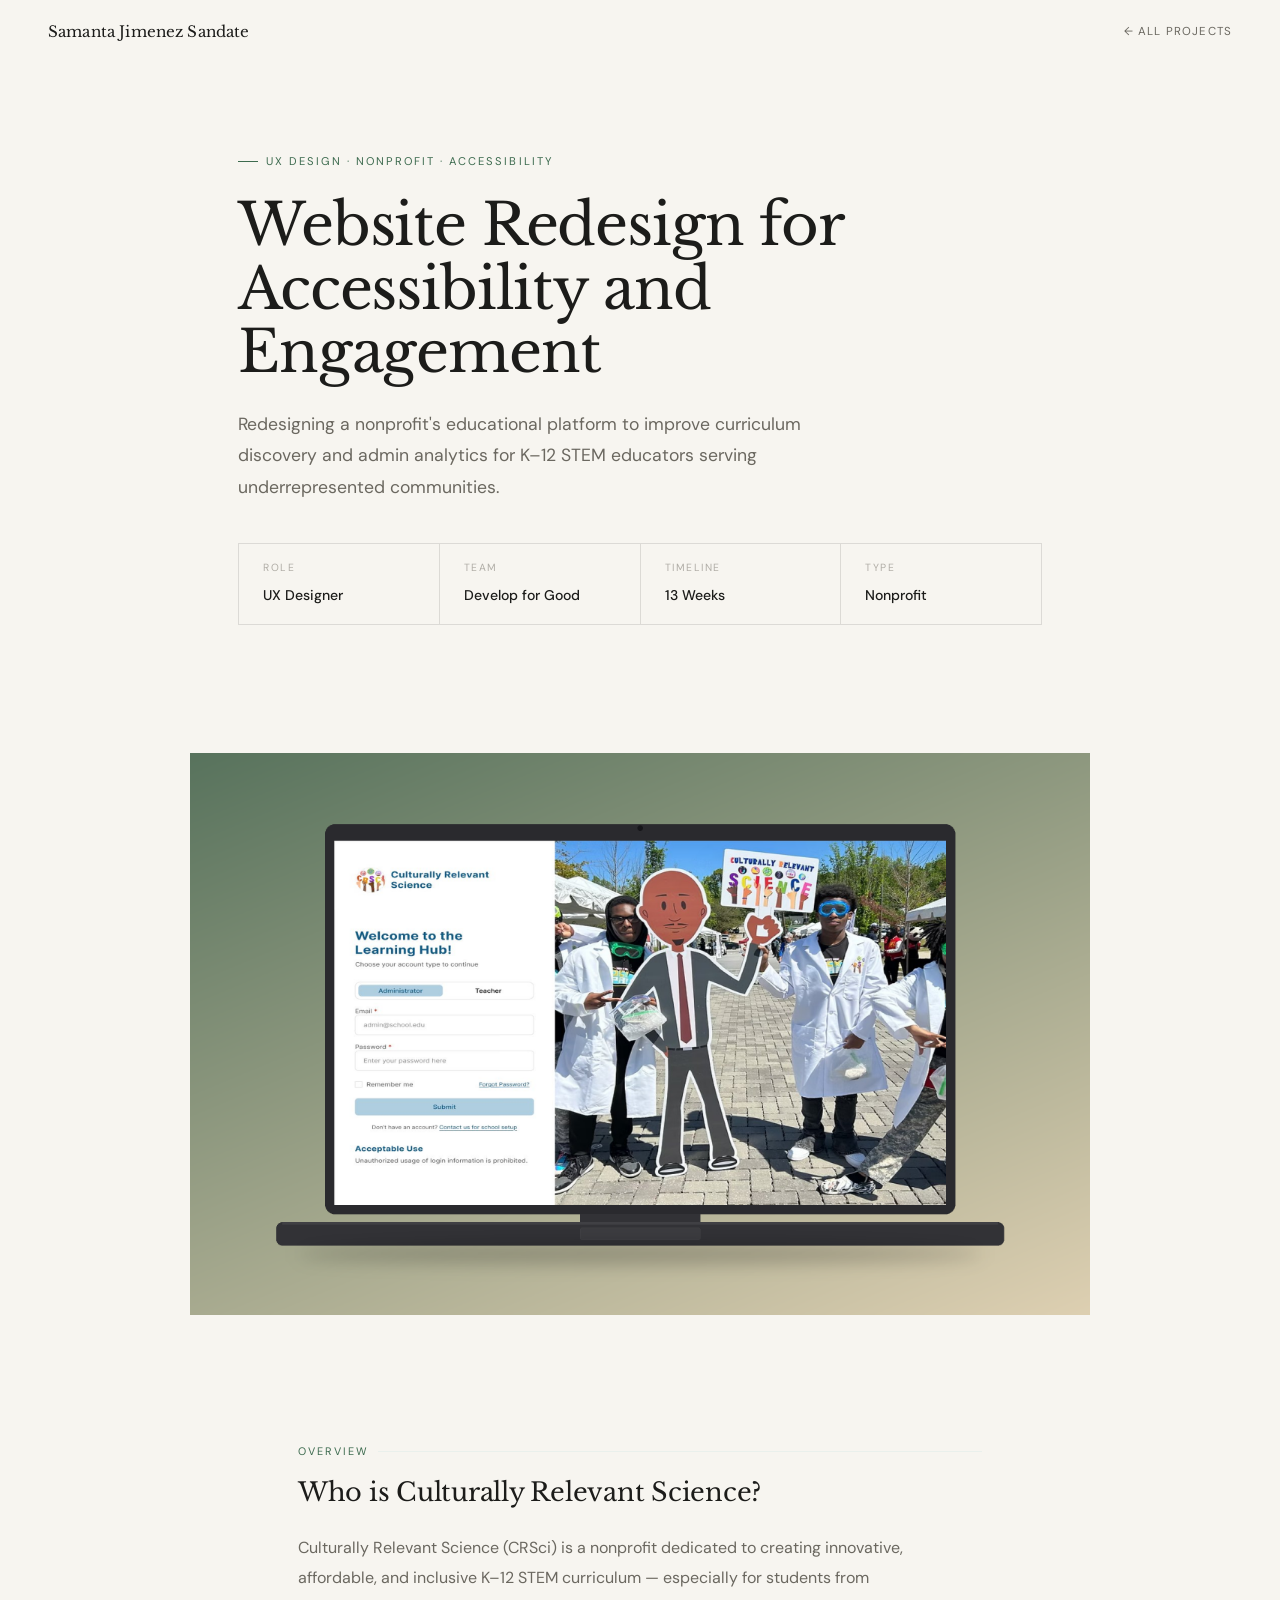
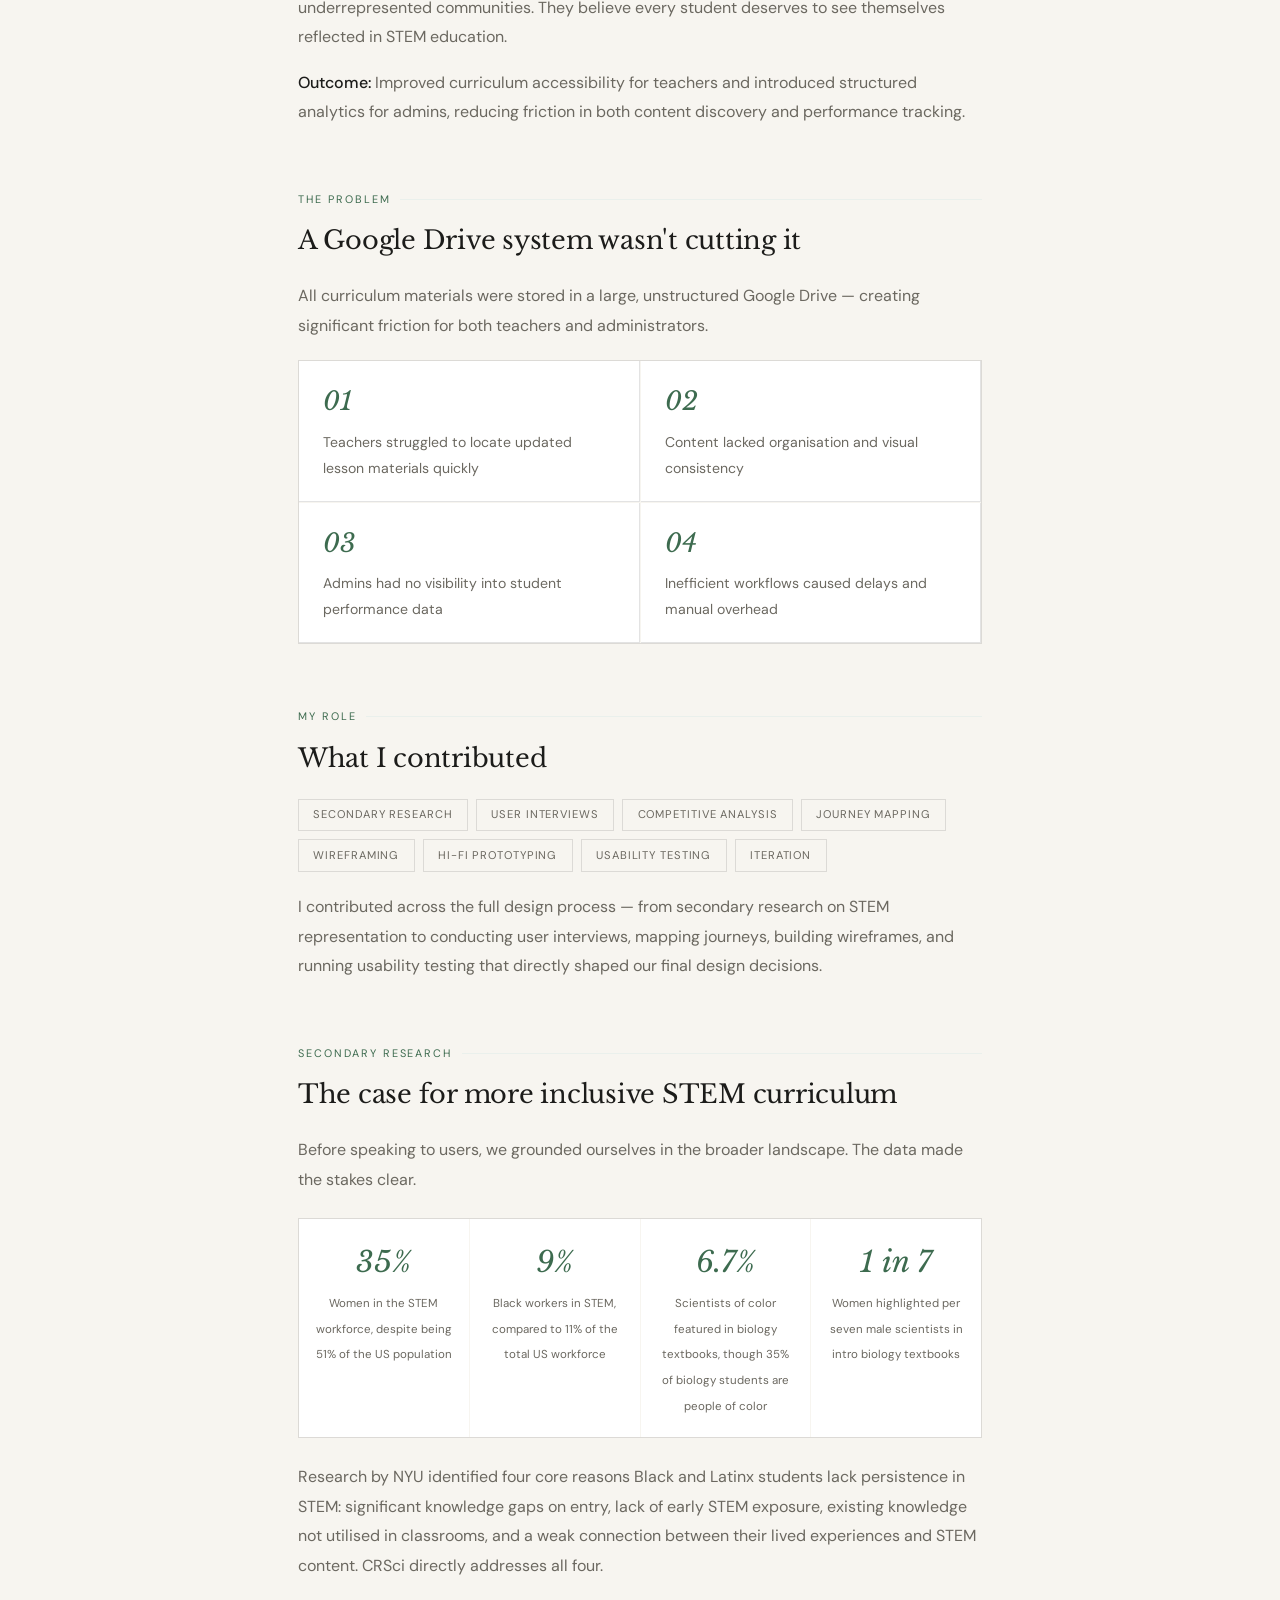
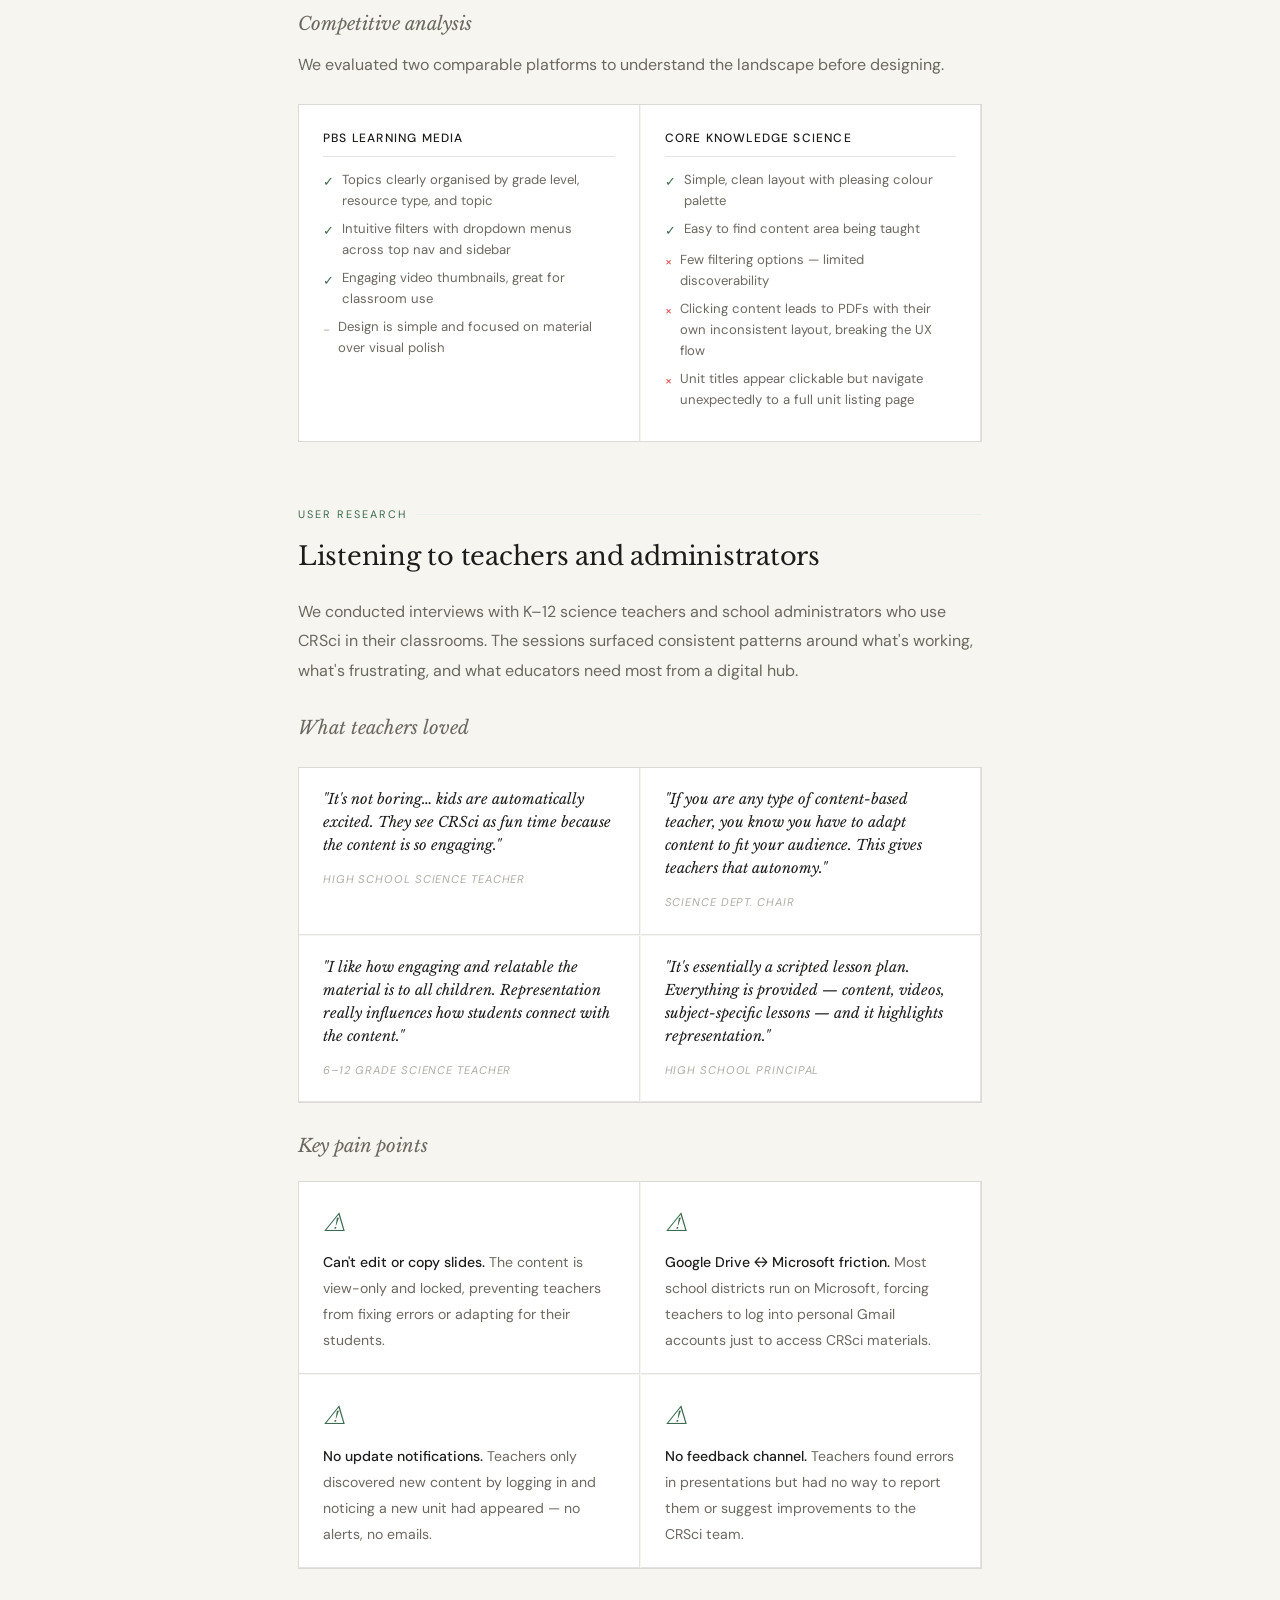
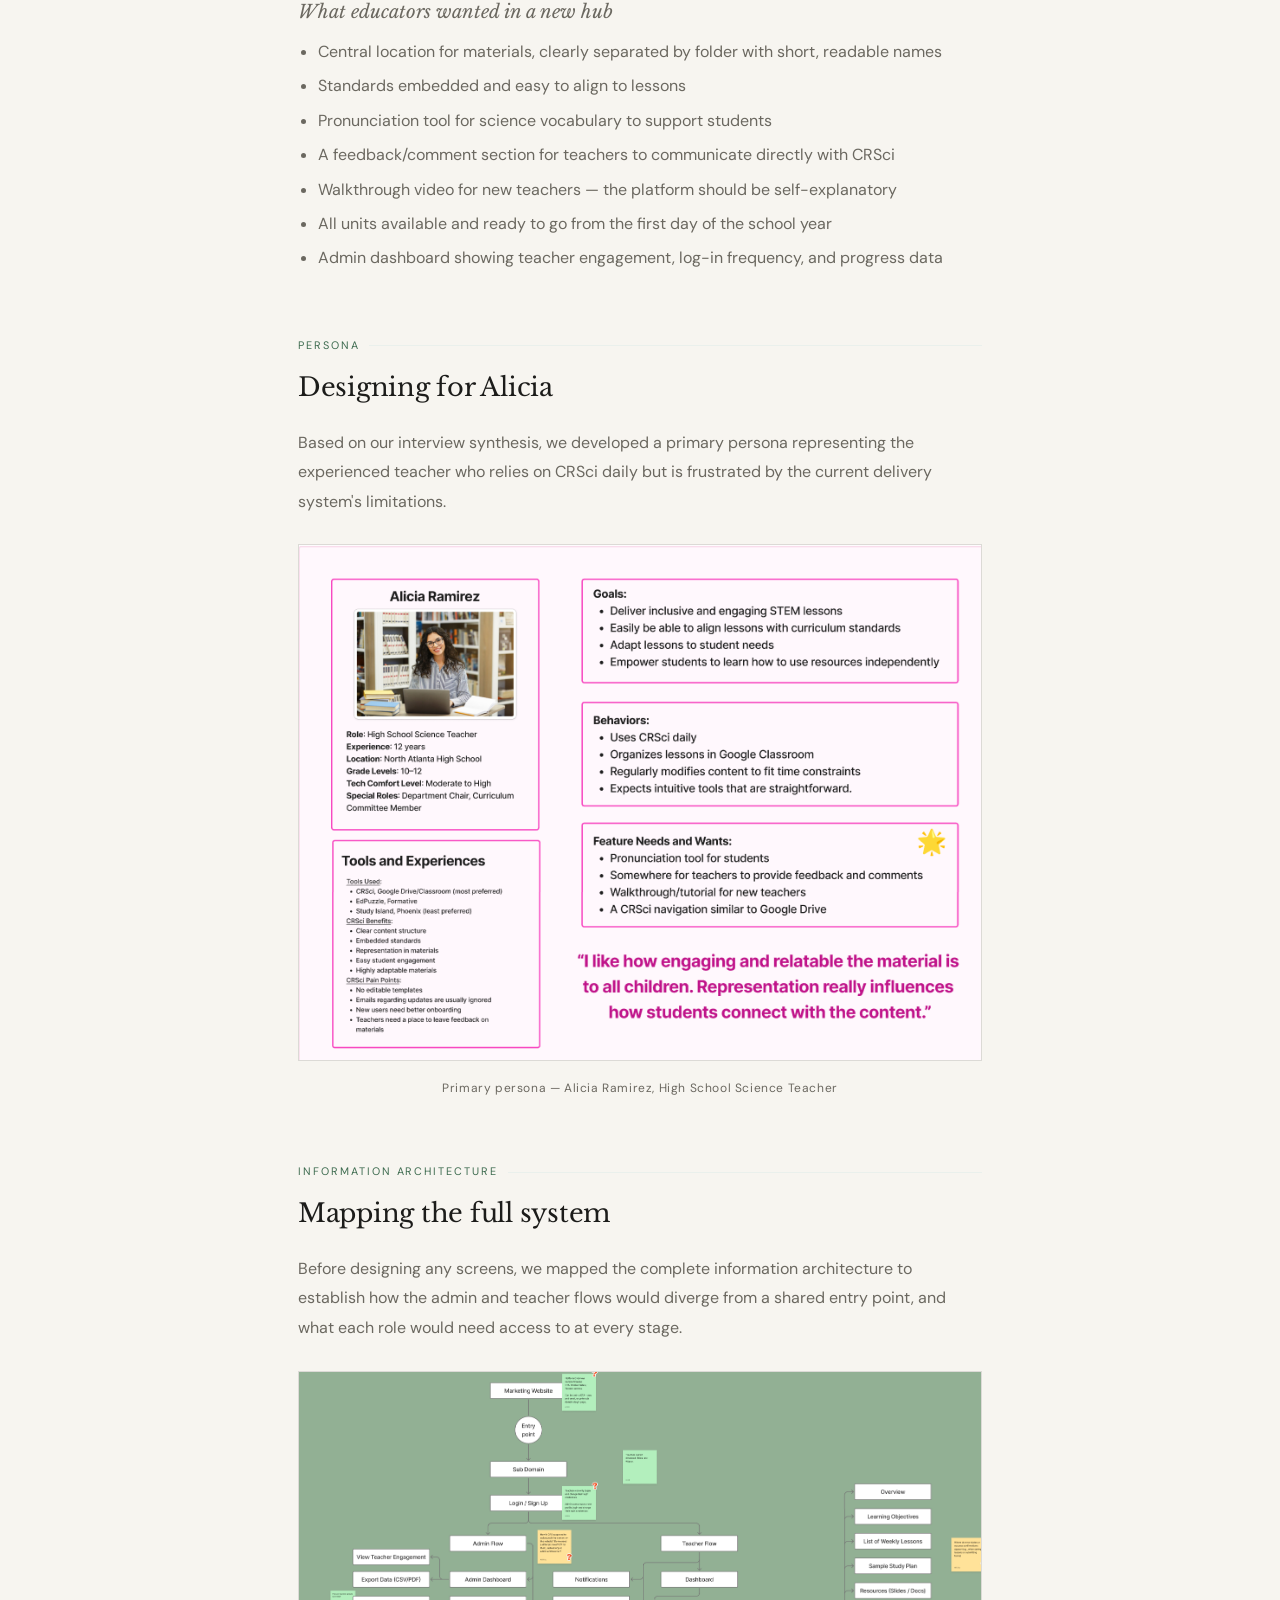
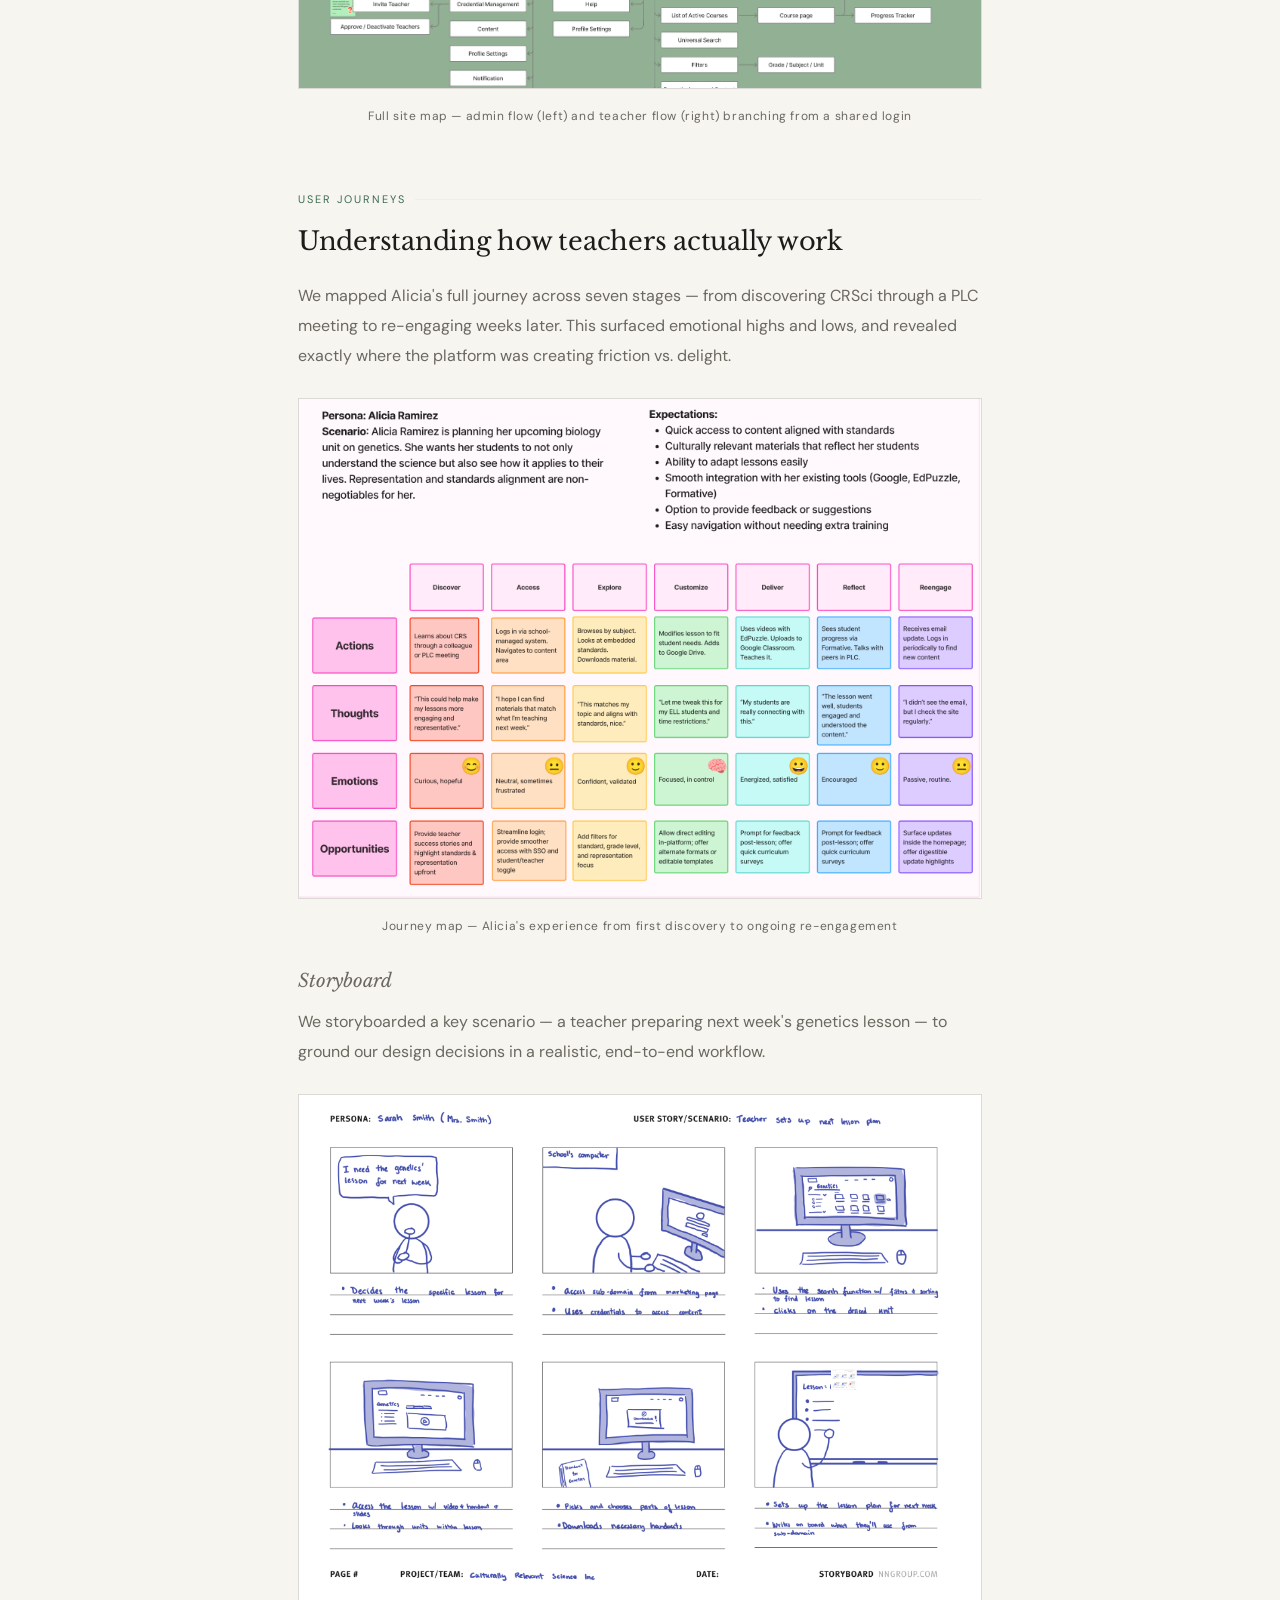
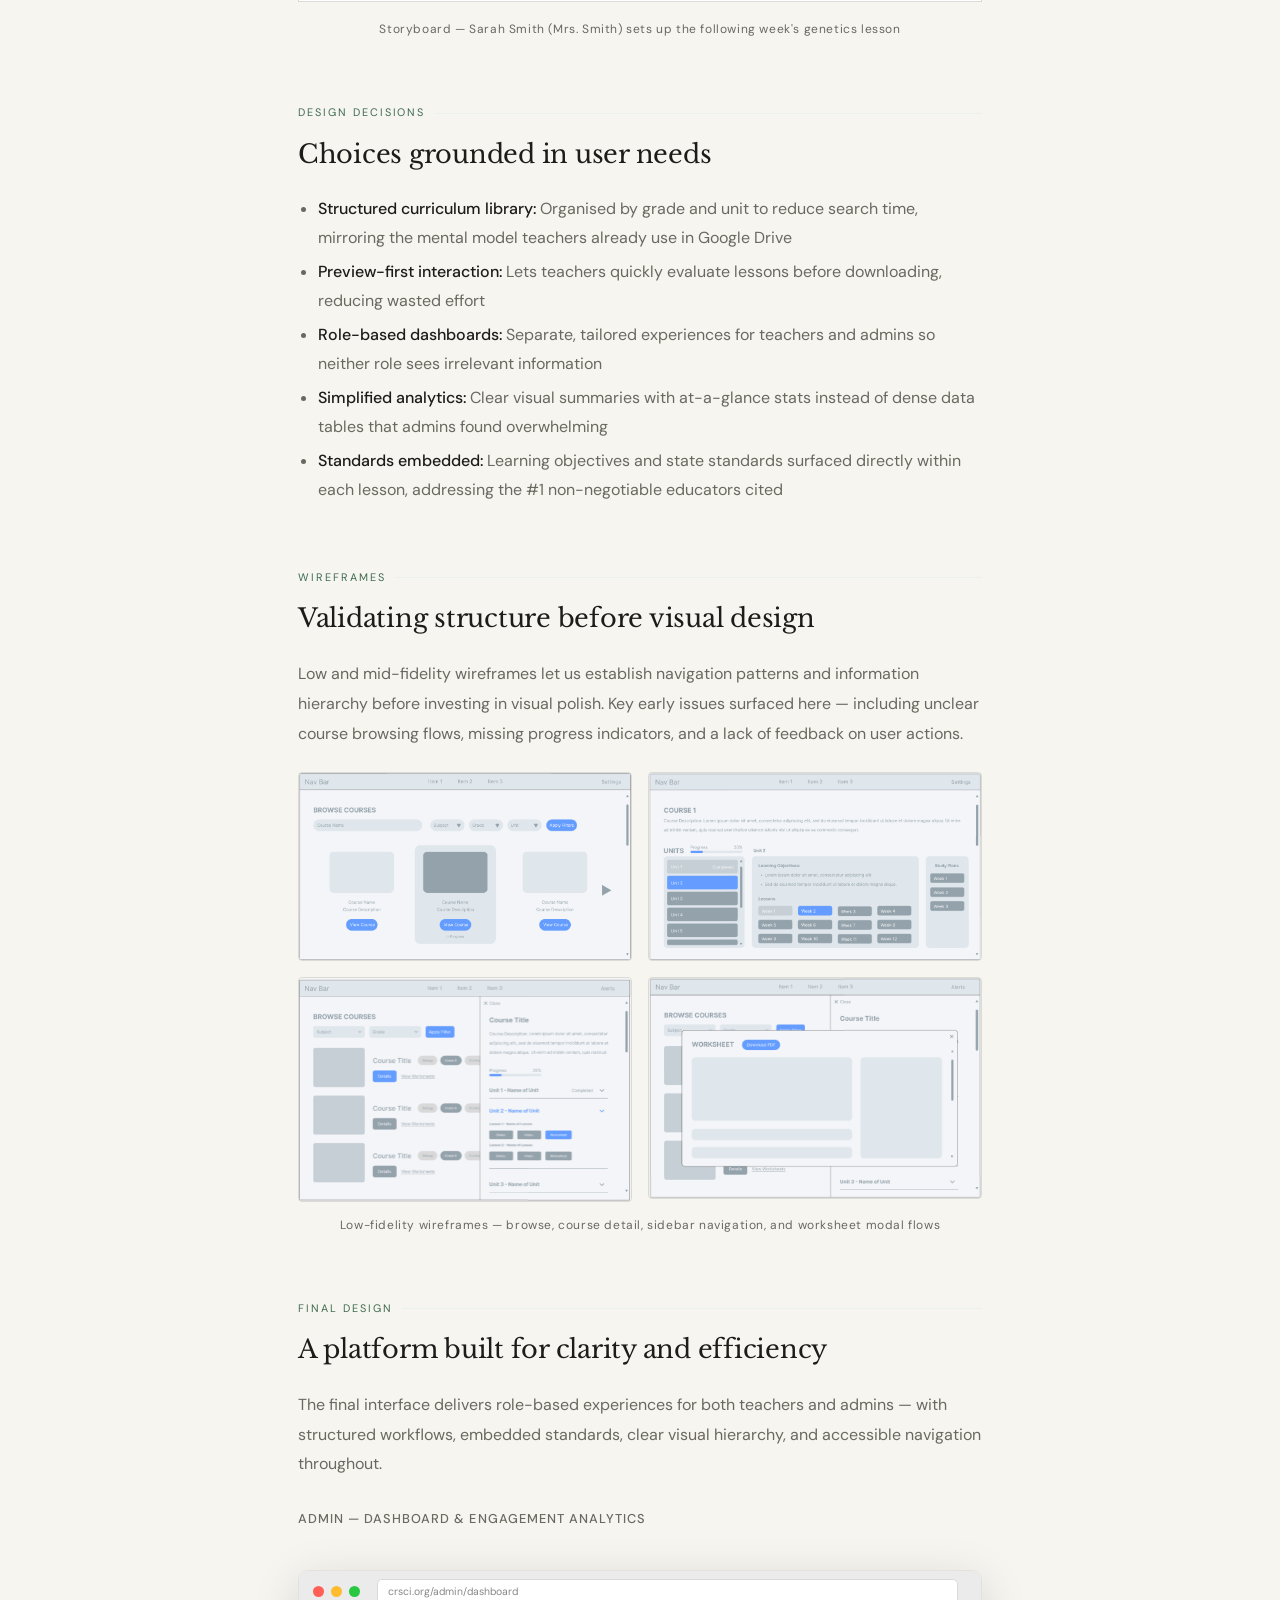
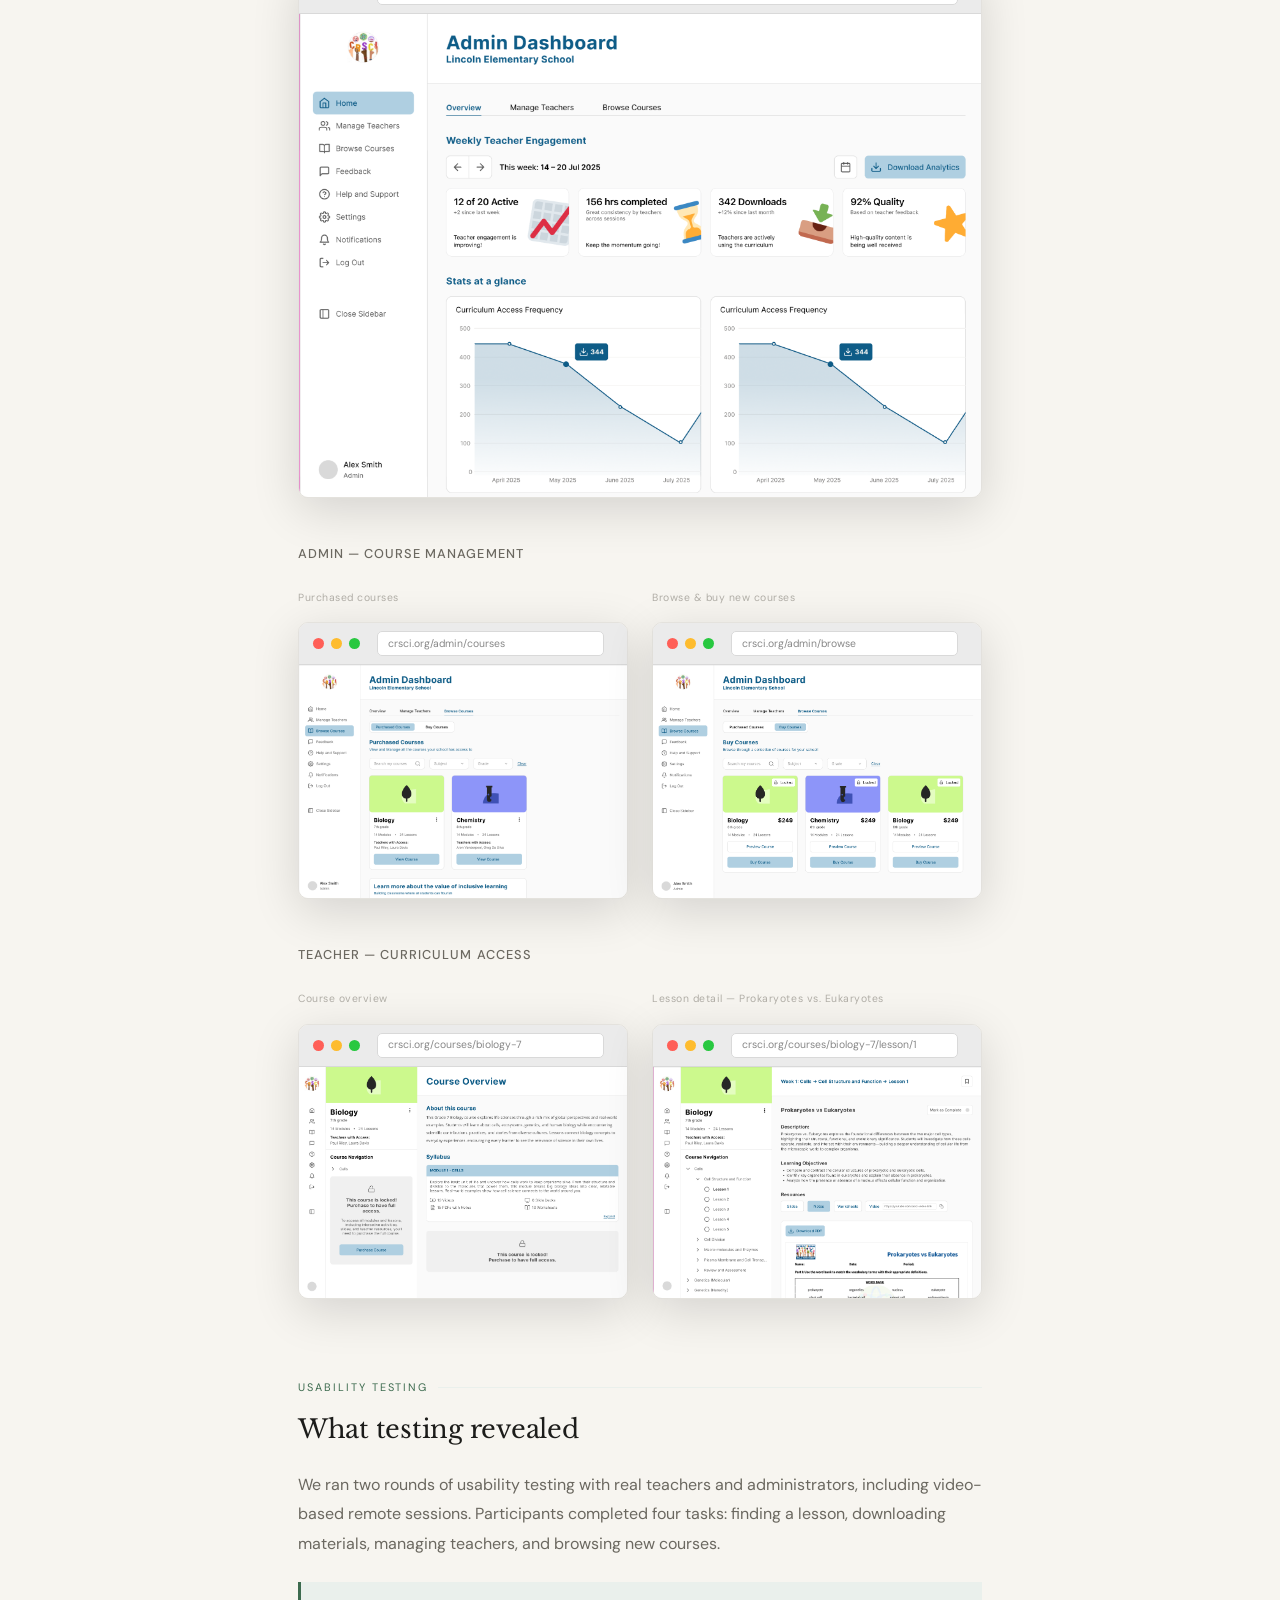
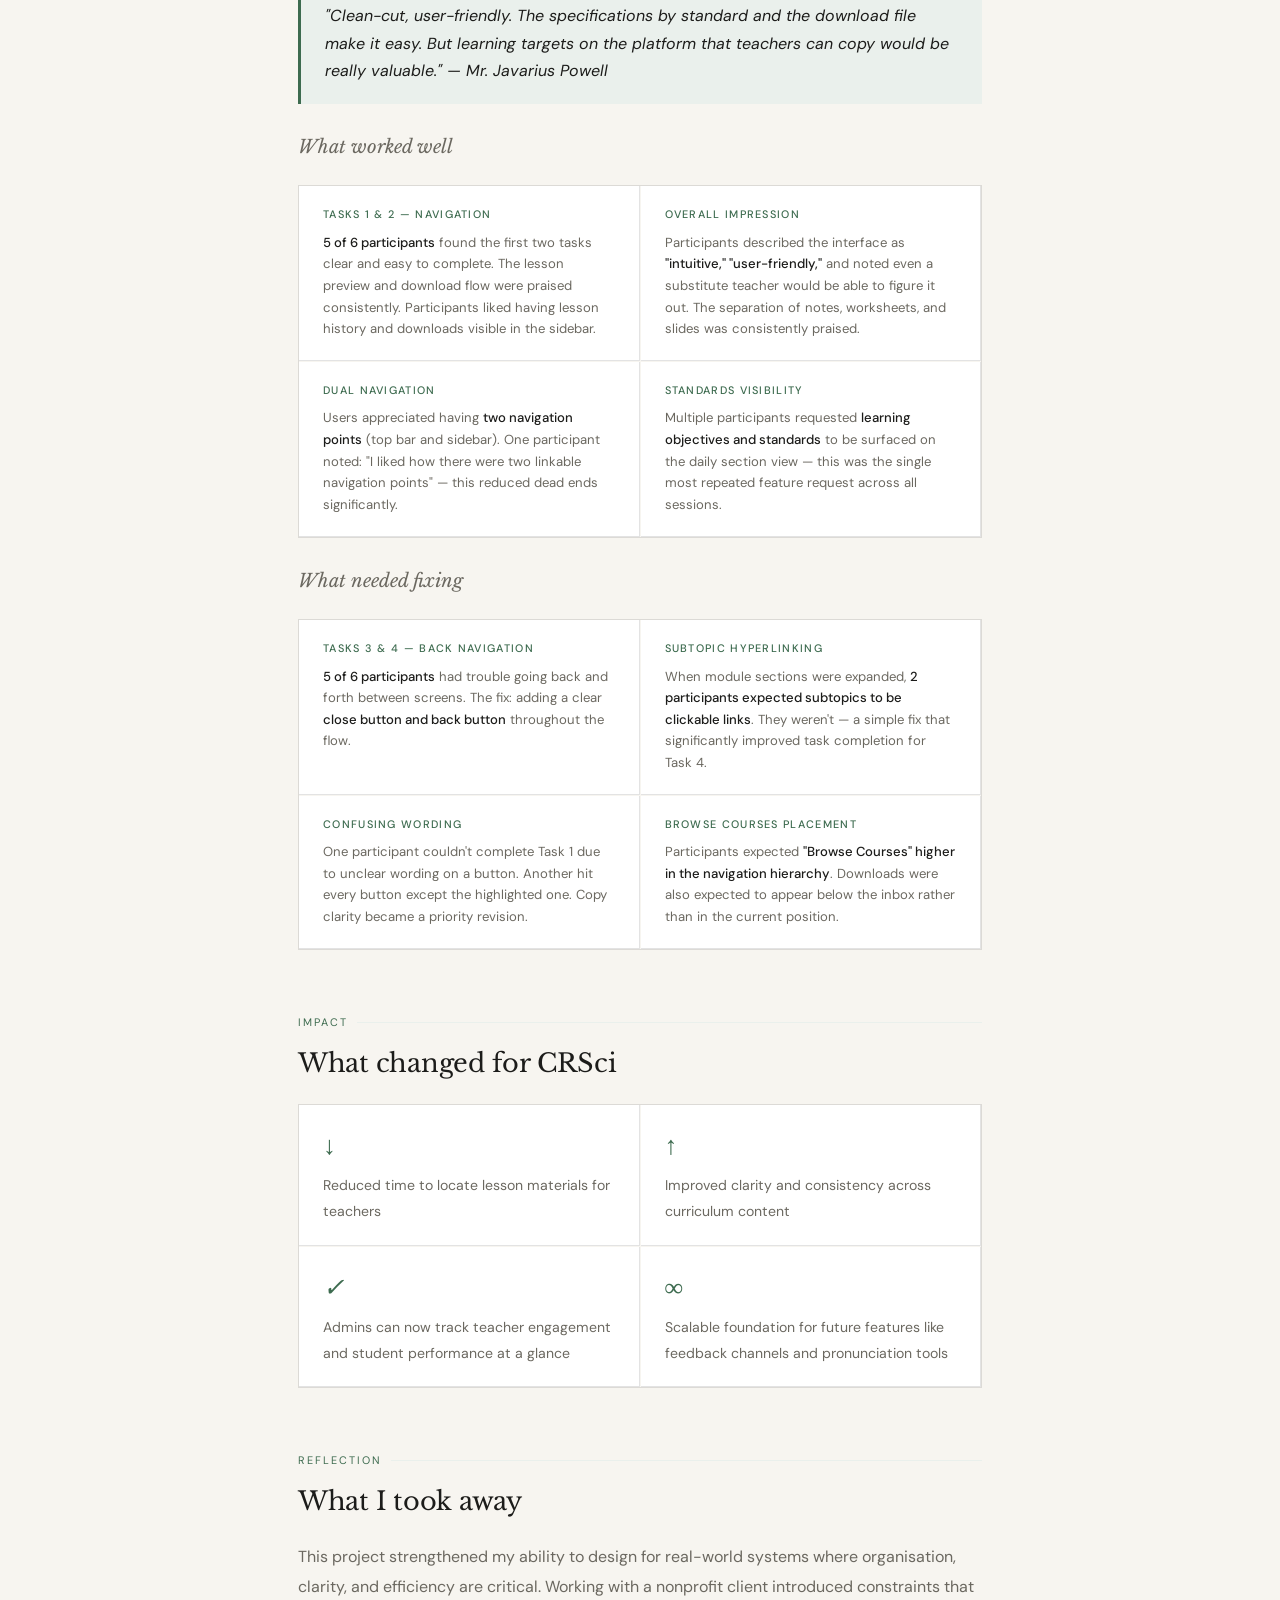
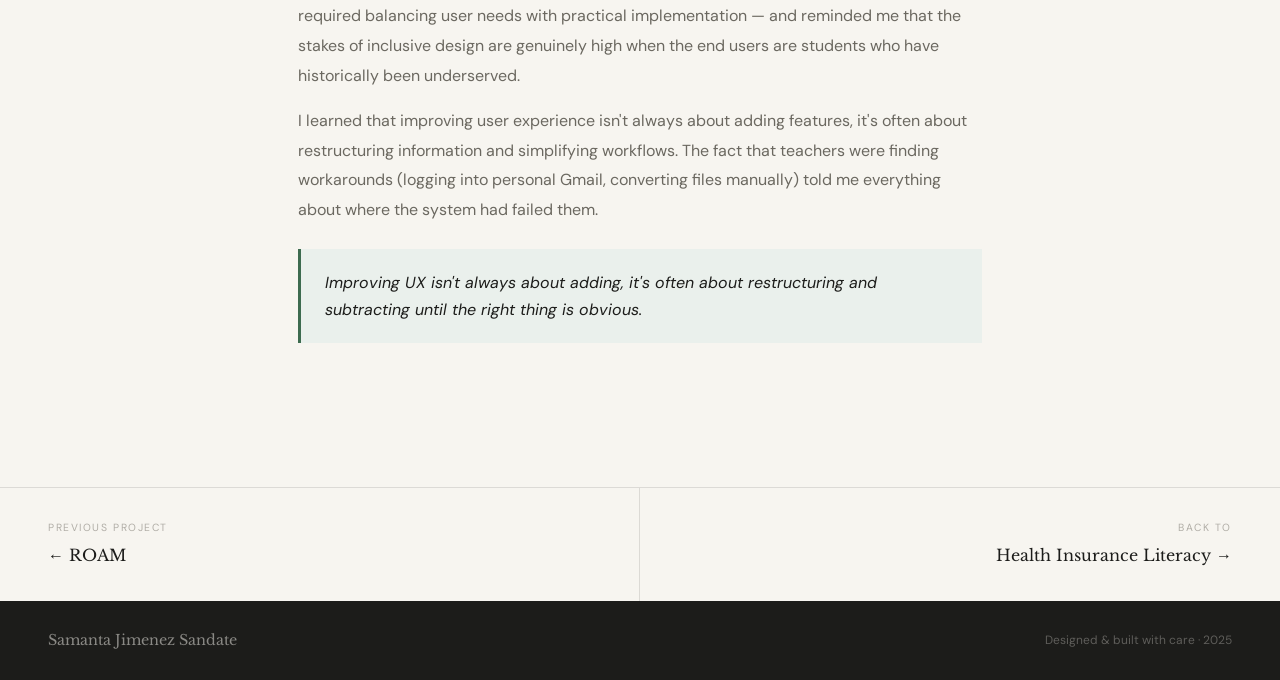
==== commit 615c52c6: "YAYAYAYAYAYA" ====
--- a/project1.html
+++ b/project1.html
@@ -114,17 +114,6 @@
     <img src="crsci-macbook-hero.png" alt="CRSci Login — MacBook mockup" style="width:100%; max-width:900px; display:block;">
   </div>
 
-  <div class="jump-nav">
-    <span class="jump-nav-label">Jump to</span>
-    <a href="#crsci-research">Research</a>
-    <a href="#crsci-ia">Architecture</a>
-    <a href="#crsci-journeys">Journeys</a>
-    <a href="#crsci-wireframes">Wireframes</a>
-    <a href="#crsci-final">Final Design</a>
-    <a href="#crsci-testing">Testing</a>
-    <a href="#crsci-reflection">Reflection</a>
-  </div>
-
   <div class="project-body">
 
     <!-- OVERVIEW -->
@@ -166,7 +155,6 @@
     </div>
 
     <!-- SECONDARY RESEARCH -->
-    <div id="crsci-research"></div>
     <div class="project-section reveal">
       <div class="section-label">Secondary Research</div>
       <h2>The case for more inclusive STEM curriculum</h2>
@@ -256,7 +244,6 @@
     </div>
 
     <!-- INFORMATION ARCHITECTURE -->
-    <div id="crsci-ia"></div>
     <div class="project-section reveal">
       <div class="section-label">Information Architecture</div>
       <h2>Mapping the full system</h2>
@@ -294,7 +281,6 @@
     </div>
 
     <!-- WIREFRAMES -->
-    <div id="crsci-wireframes"></div>
     <div class="project-section reveal">
       <div class="section-label">Wireframes</div>
       <h2>Validating structure before visual design</h2>
@@ -309,7 +295,6 @@
     </div>
 
     <!-- FINAL DESIGN -->
-    <div id="crsci-final"></div>
     <div class="project-section reveal">
       <div class="section-label">Final Design</div>
       <h2>A platform built for clarity and efficiency</h2>
@@ -376,7 +361,6 @@
     </div>
 
     <!-- USABILITY TESTING -->
-    <div id="crsci-testing"></div>
     <div class="project-section reveal">
       <div class="section-label">Usability Testing</div>
       <h2>What testing revealed</h2>
@@ -440,13 +424,12 @@
     </div>
 
     <!-- REFLECTION -->
-    <div id="crsci-reflection"></div>
     <div class="project-section reveal">
       <div class="section-label">Reflection</div>
       <h2>What I took away</h2>
       <p>This project strengthened my ability to design for real-world systems where organisation, clarity, and efficiency are critical. Working with a nonprofit client introduced constraints that required balancing user needs with practical implementation &mdash; and reminded me that the stakes of inclusive design are genuinely high when the end users are students who have historically been underserved.</p>
-      <p>I learned that improving user experience isn't always about adding features &mdash; it's often about restructuring information and simplifying workflows. The fact that teachers were finding workarounds (logging into personal Gmail, converting files manually) told me everything about where the system had failed them.</p>
-      <div class="callout">Improving UX isn't always about adding &mdash; it's often about restructuring and subtracting until the right thing is obvious.</div>
+      <p>I learned that improving user experience isn't always about adding features, it's often about restructuring information and simplifying workflows. The fact that teachers were finding workarounds (logging into personal Gmail, converting files manually) told me everything about where the system had failed them.</p>
+      <div class="callout">Improving UX isn't always about adding, it's often about restructuring and subtracting until the right thing is obvious.</div>
     </div>
 
   </div>
@@ -457,8 +440,8 @@
       <strong>&#8592; ROAM</strong>
     </a>
     <a href="project2.html" class="project-nav-link" style="text-align:right; align-items:flex-end;">
-      <span>Next Project</span>
-      <strong>Health Insurance Literacy &#8594;</strong>
+      <span>Back to</span>
+      <strong>Health Insurance Literacy &#8594;</strong></strong>
     </a>
   </div>
 
